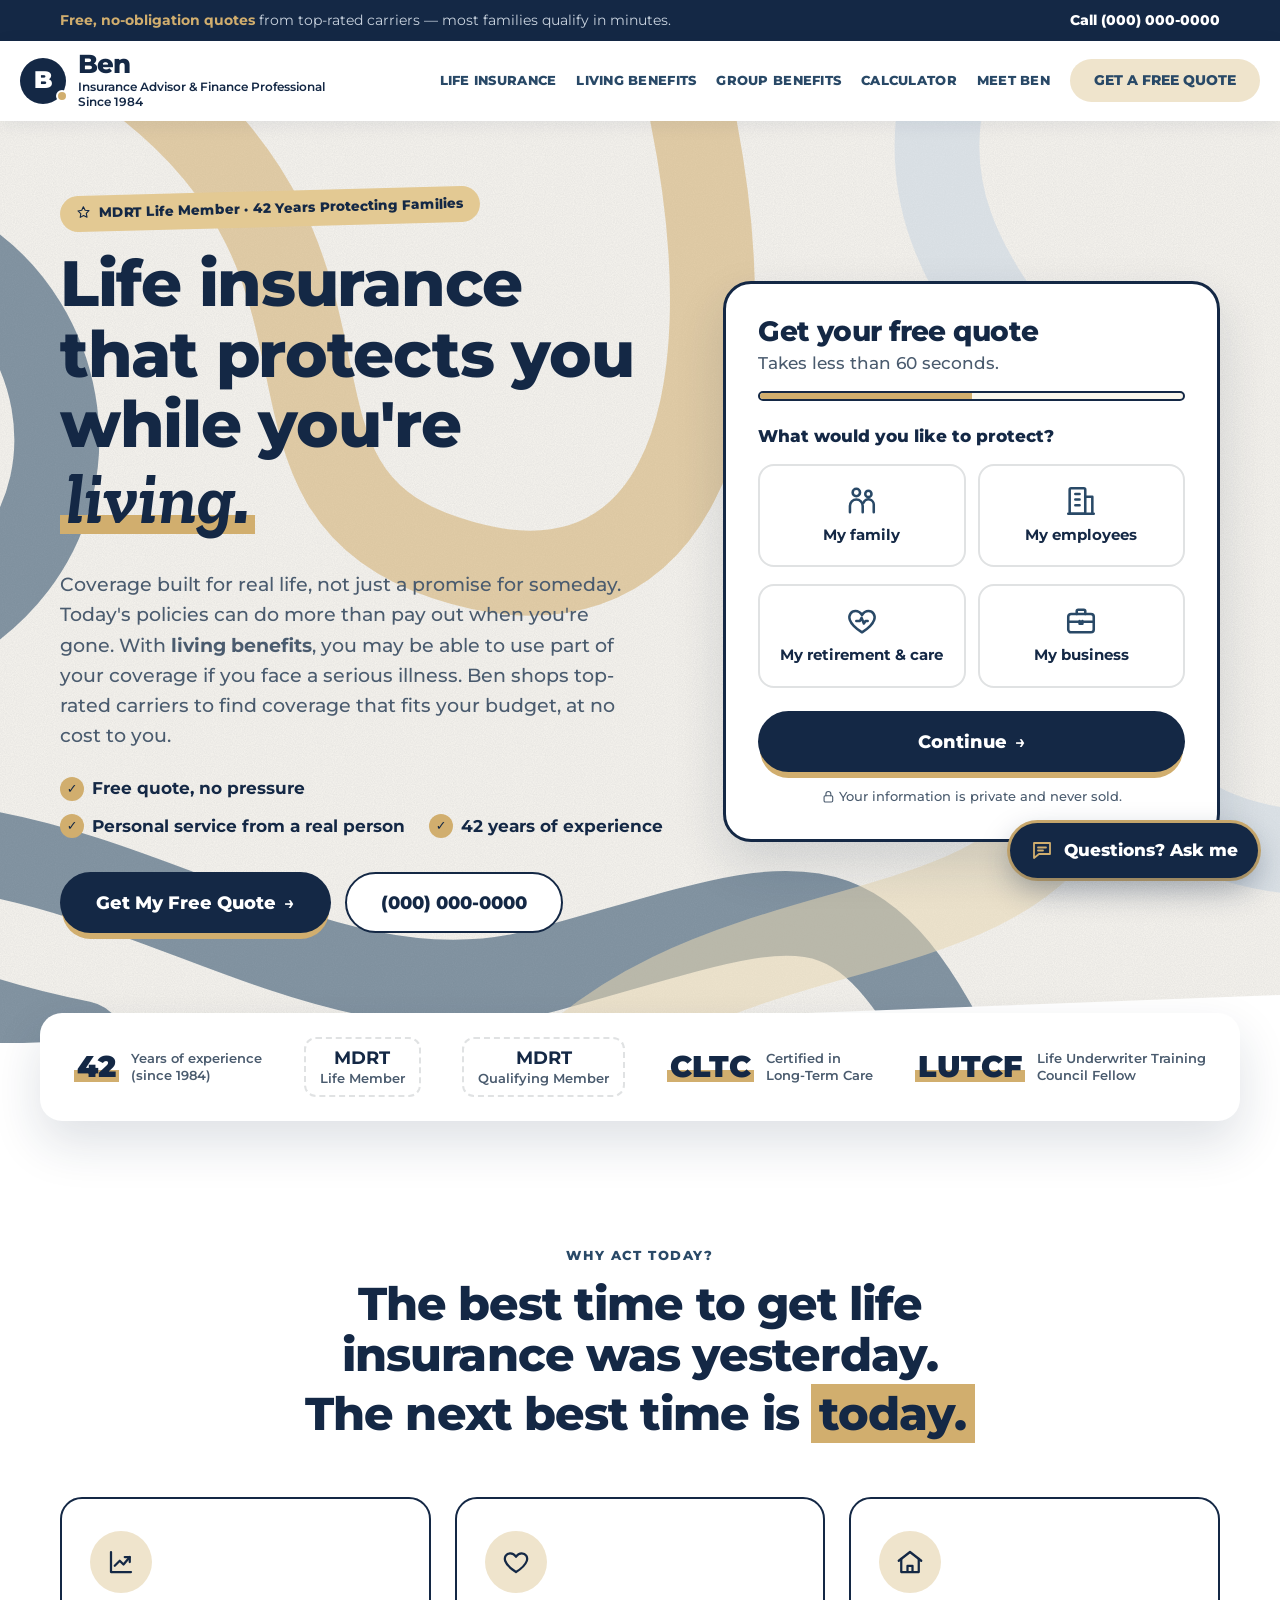
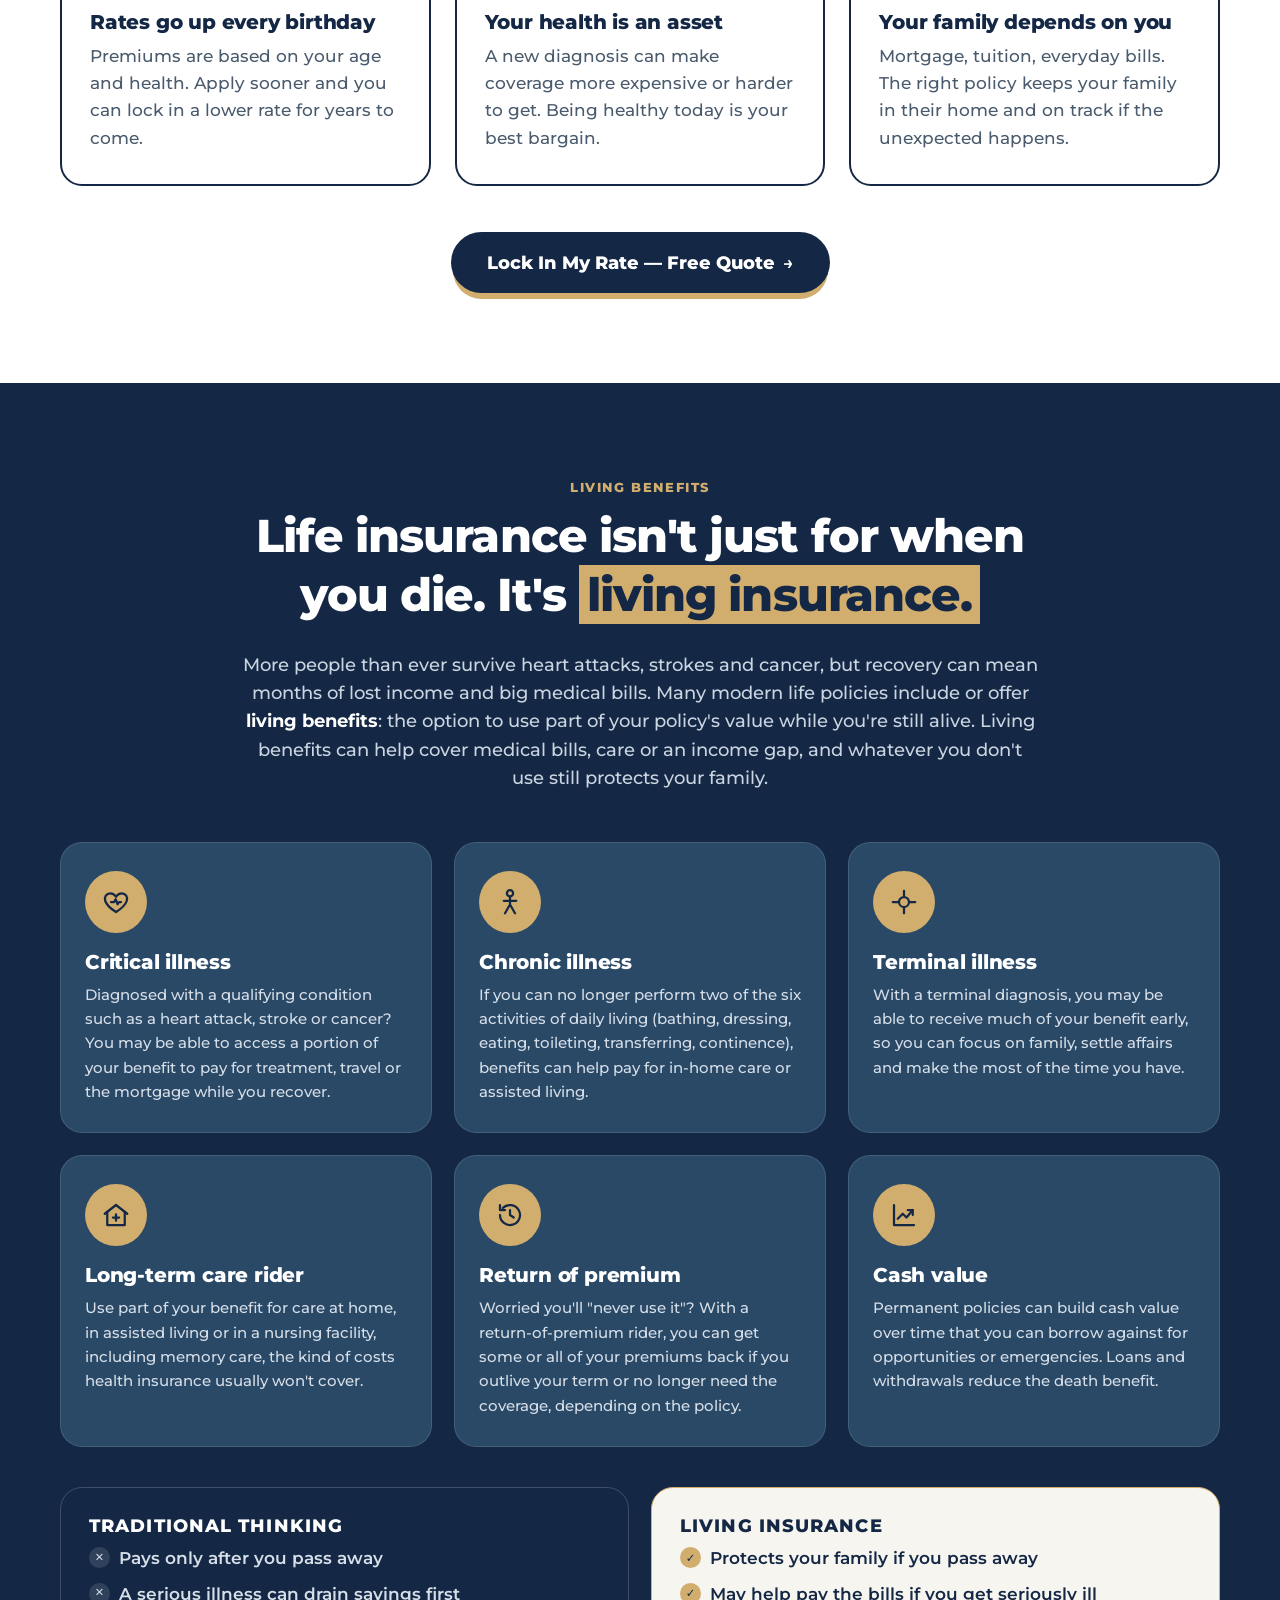
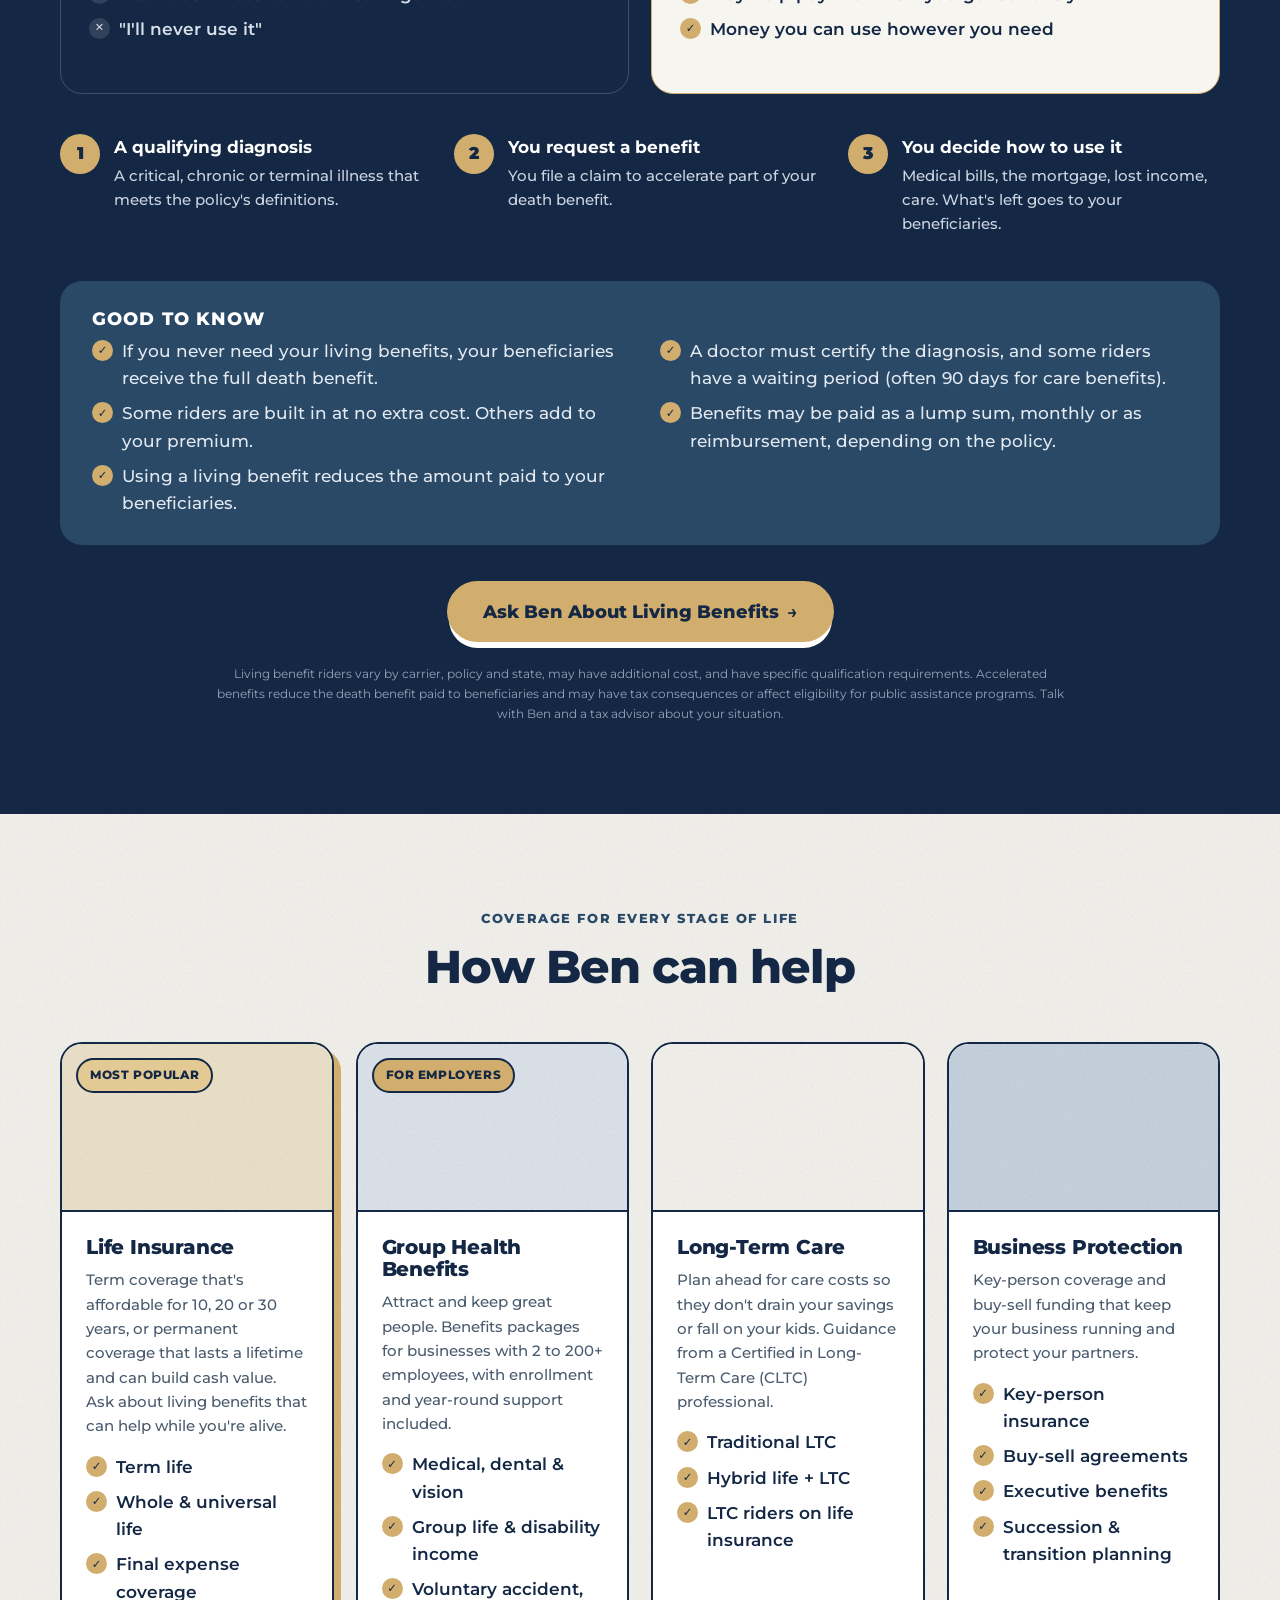
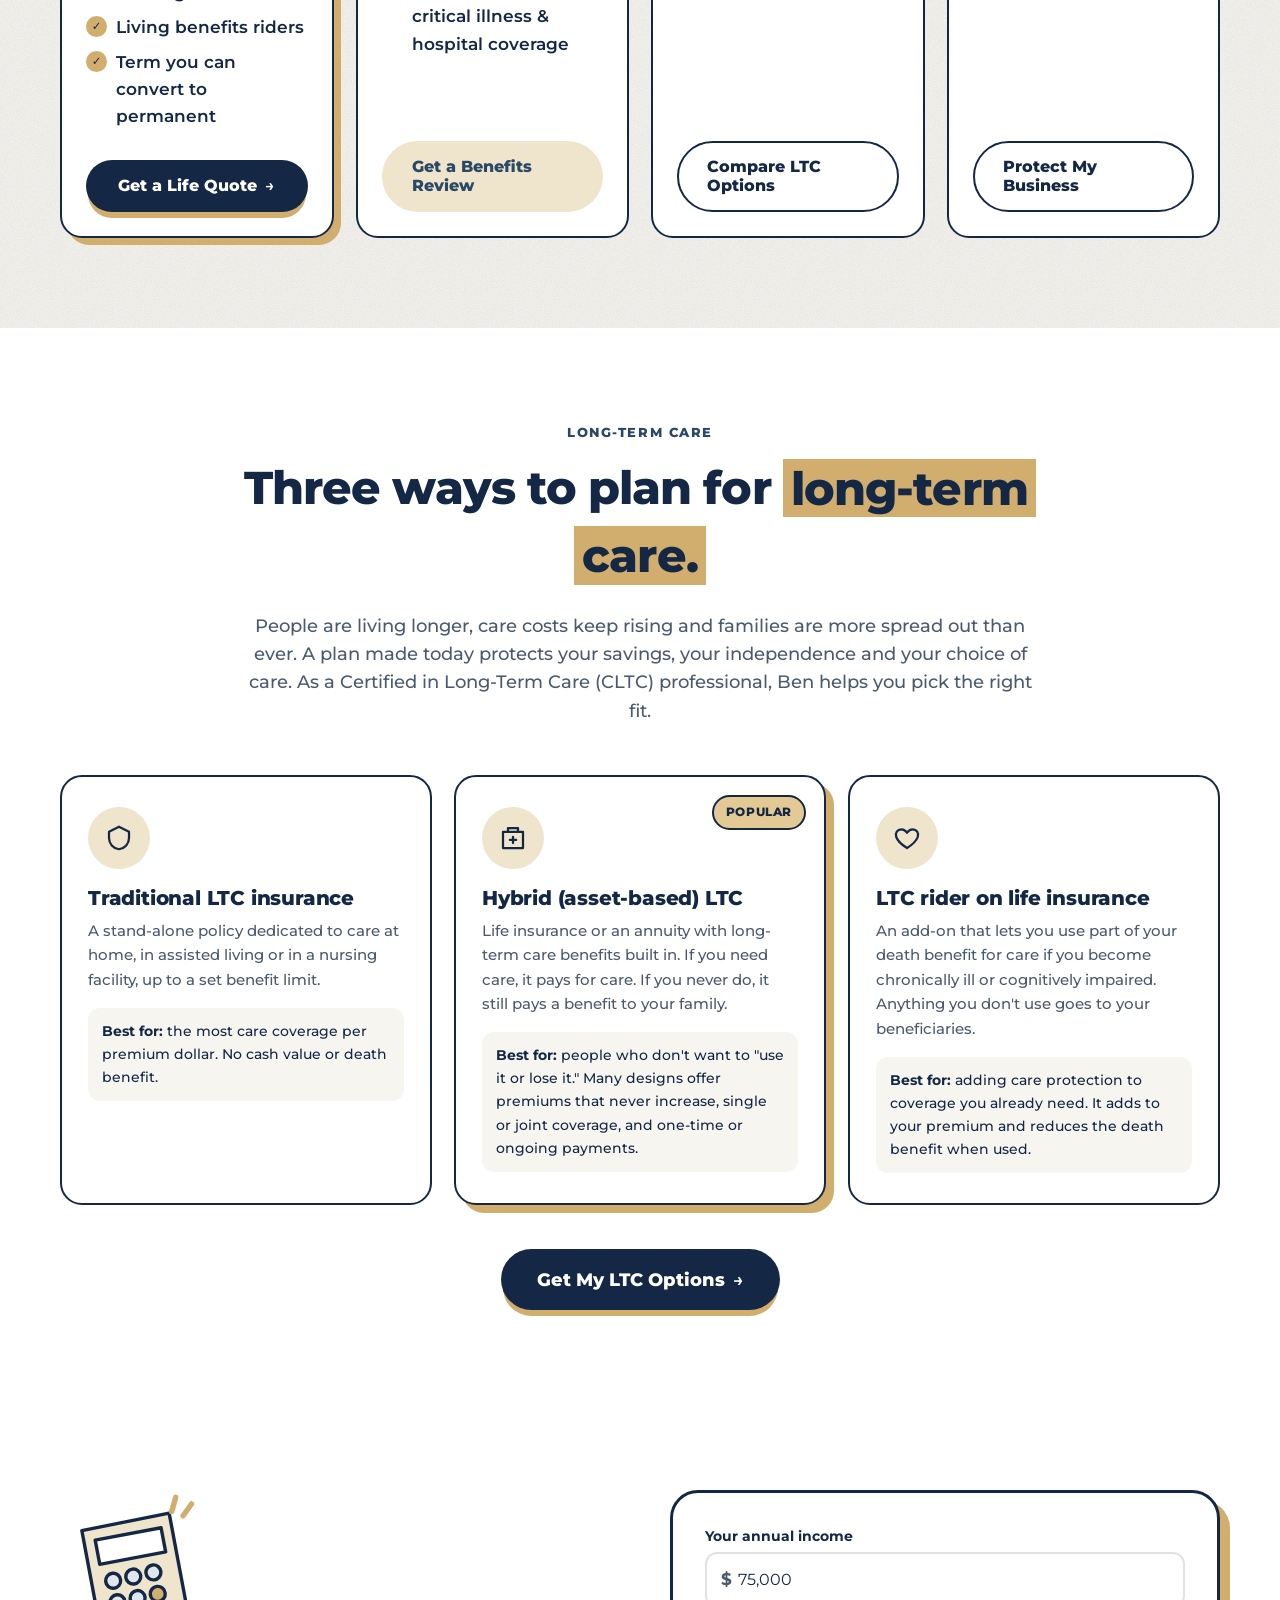
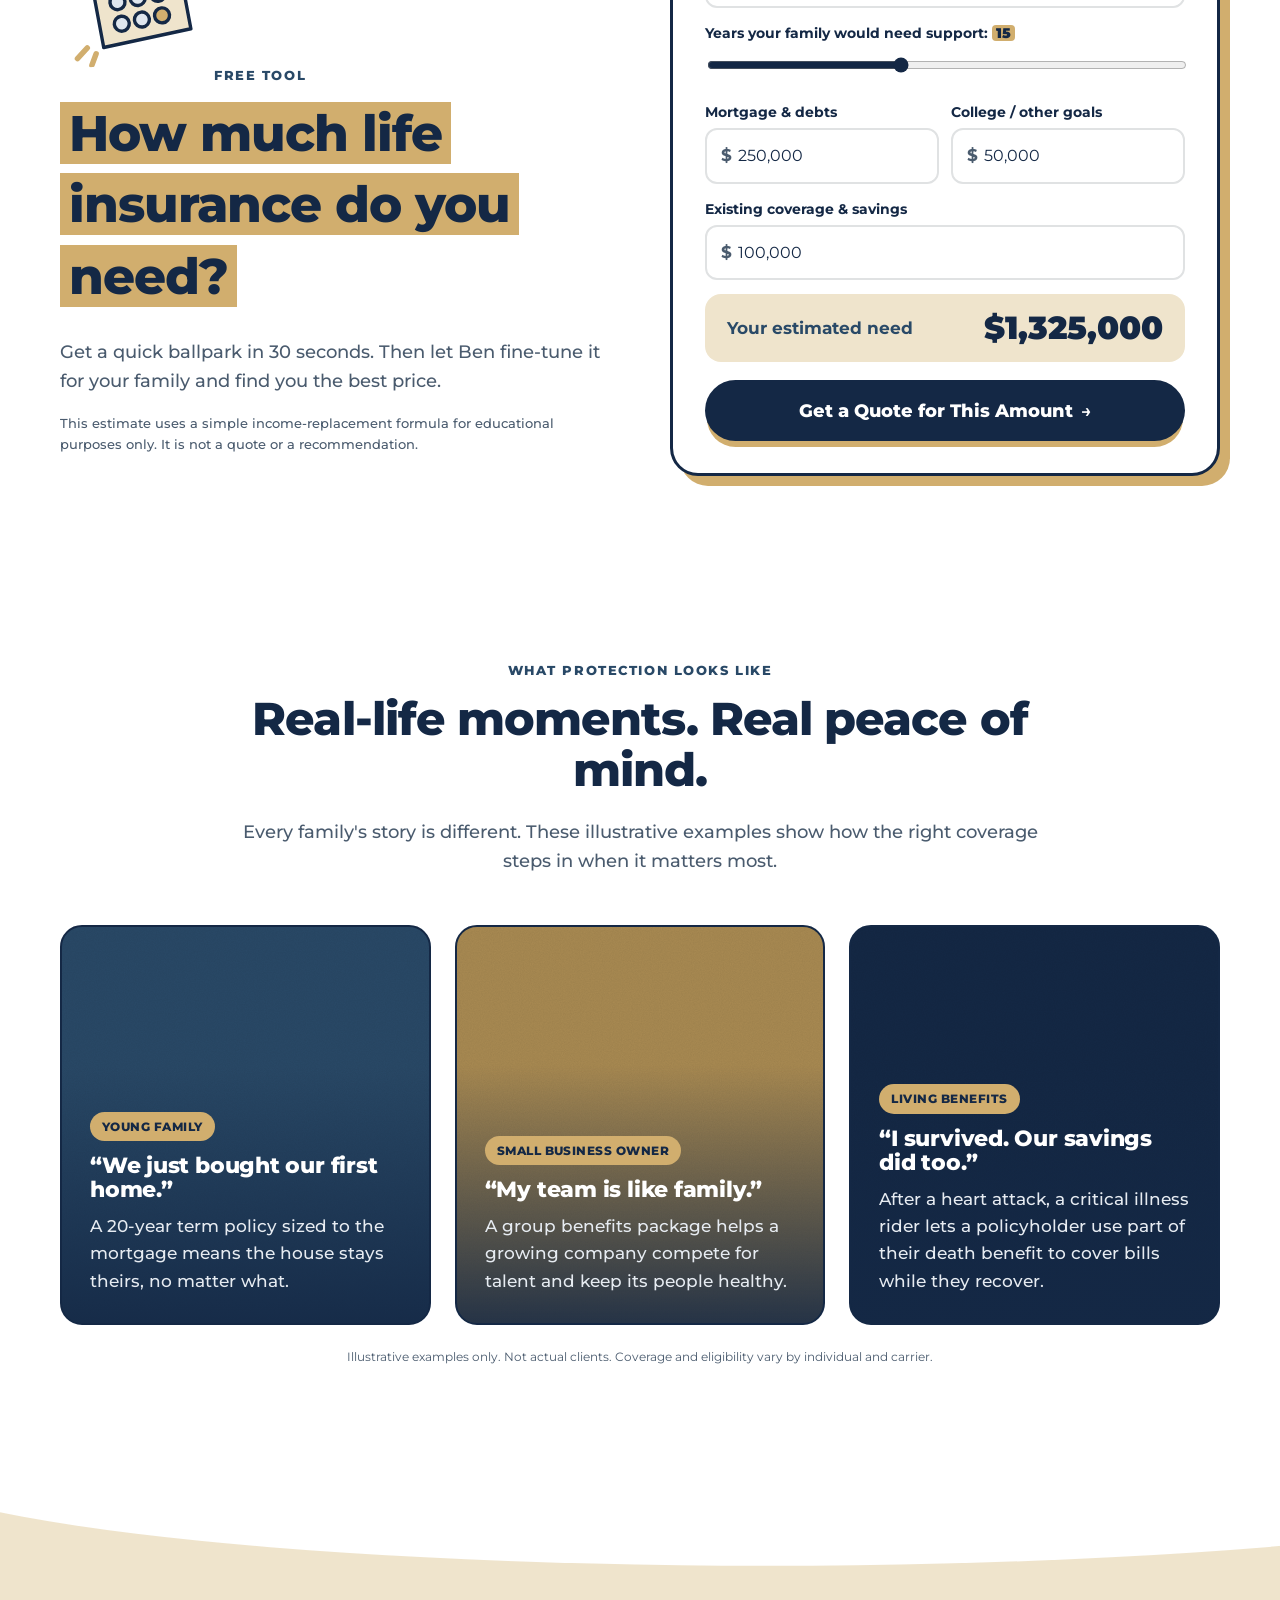
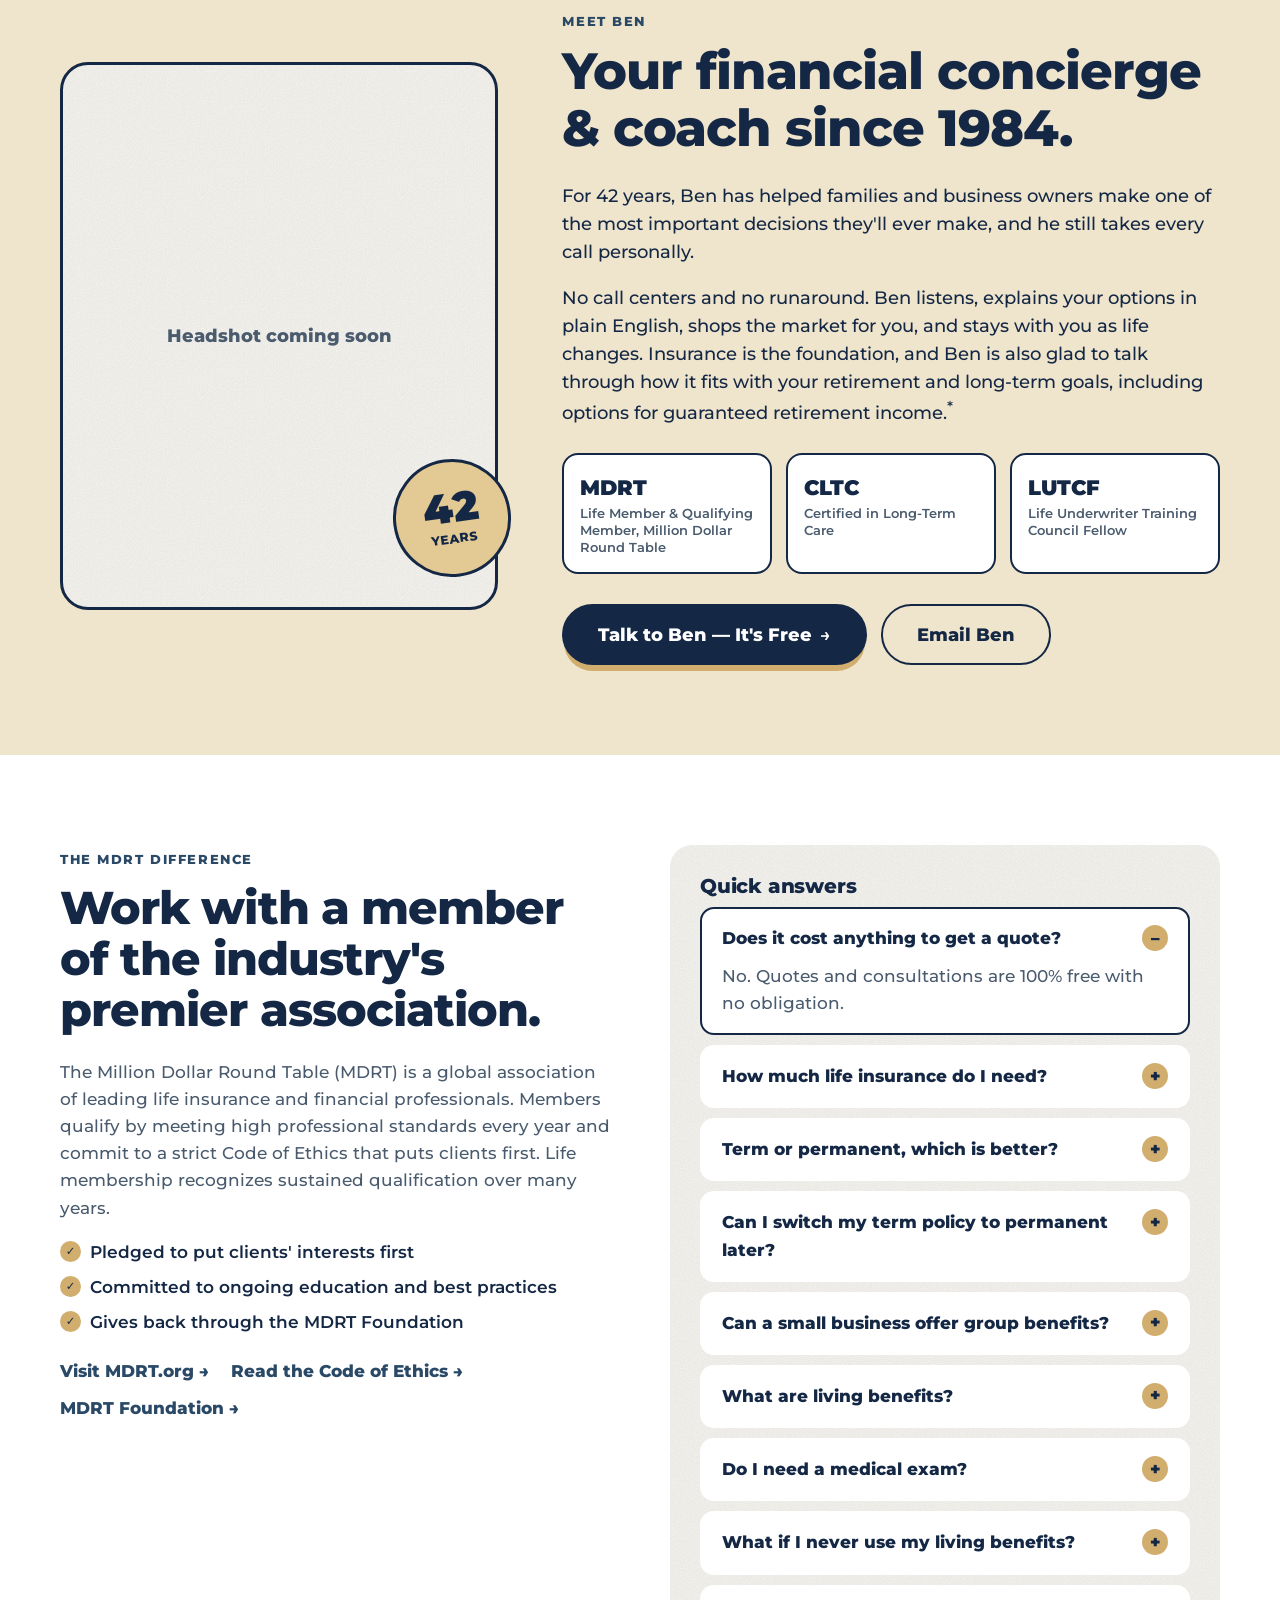
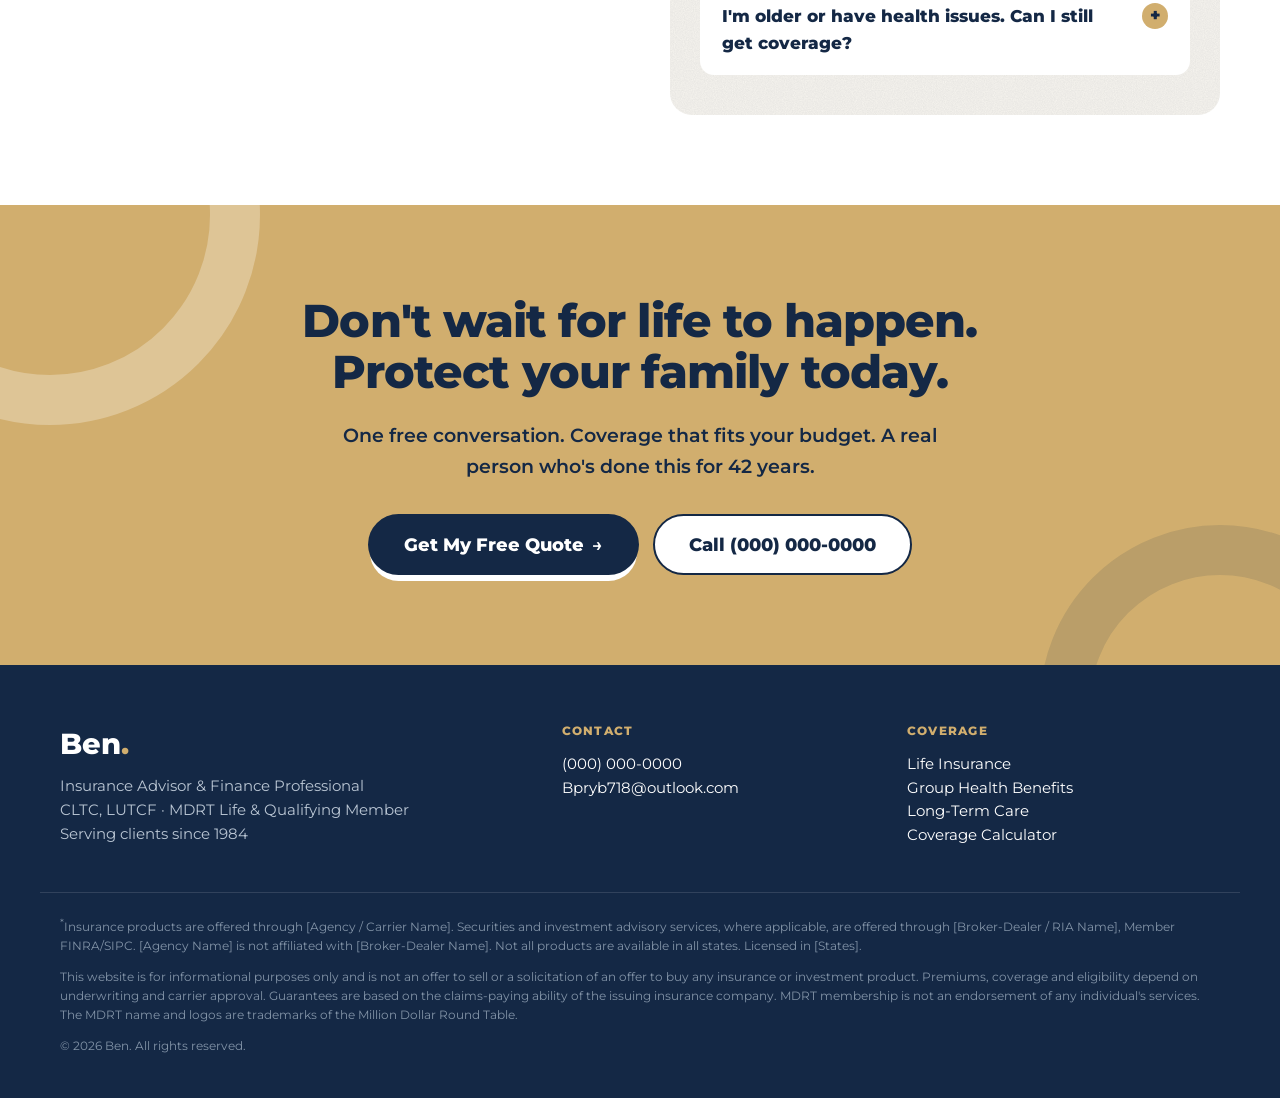
==== index.html @ 4bca3717 "Change tagline to 'Insurance Advisor & Finance Professional Since 1984' Update the header and footer" ====
<!doctype html>
<html lang="en">
<head>
  <meta charset="utf-8">
  <meta name="viewport" content="width=device-width, initial-scale=1">
  <title>Ben | Life Insurance &amp; Group Health Benefits — Free Quotes</title>
  <meta name="description" content="Get a free life insurance quote from Ben — 42 years of experience, MDRT Life Member, CLTC, LUTCF. Life insurance, group health benefits and long-term care for families and businesses.">
  <link rel="preconnect" href="https://fonts.googleapis.com">
  <link rel="preconnect" href="https://fonts.gstatic.com" crossorigin>
  <link href="https://fonts.googleapis.com/css2?family=Montserrat:wght@400;500;600;700;800;900&family=Zilla+Slab:ital,wght@1,700&display=swap" rel="stylesheet">
  <link rel="stylesheet" href="styles.css">
</head>
<body>

  <!-- ============ PROMO BAR ============ -->
  <div class="promo-bar">
    <div class="container promo-inner">
      <span><strong>Free, no-obligation quotes</strong> from top-rated carriers — most families qualify in minutes.</span>
      <a href="tel:+10000000000" data-phone>Call (000) 000-0000</a>
    </div>
  </div>

  <!-- ============ HEADER ============ -->
  <header class="site-header">
    <div class="container header-inner">
      <a href="#top" class="brand">
        <span class="brand-mark">B</span>
        <span class="brand-text">
          <strong>Ben</strong>
          <small>Insurance Advisor &amp; Finance Professional<br>Since 1984</small>
        </span>
      </a>
      <button class="nav-toggle" aria-label="Open menu" aria-expanded="false">
        <span></span><span></span><span></span>
      </button>
      <nav class="site-nav" aria-label="Main">
        <a href="#life-insurance">Life Insurance</a>
        <a href="#living-benefits">Living Benefits</a>
        <a href="#group-benefits">Group Benefits</a>
        <a href="#calculator">Calculator</a>
        <a href="#about">Meet Ben</a>
        <a href="tel:+10000000000" class="nav-phone" data-phone>(000) 000-0000</a>
        <a href="#quote" class="btn btn-primary btn-small">Get a Free Quote</a>
      </nav>
    </div>
  </header>

  <main id="top">

    <!-- ============ HERO ============ -->
    <section class="hero">
      <!-- decorative swirls -->
      <svg class="swirls" viewBox="0 0 1440 760" preserveAspectRatio="xMidYMid slice" aria-hidden="true">
        <path d="M-60 140 C 180 -40, 360 300, 140 420 S -40 700, 260 760" stroke="#294967"/>
        <path d="M300 -40 C 520 120, 380 300, 560 360 S 820 260, 760 -20" stroke="#d1ae6e"/>
        <path d="M980 -60 C 900 160, 1160 220, 1120 420 S 1300 640, 1500 560" stroke="#c9d5e2"/>
        <path d="M1500 120 C 1300 120, 1260 320, 1380 420 S 1460 700, 1200 800" stroke="#d1ae6e"/>
        <path d="M-40 620 C 240 520, 420 760, 640 700 S 900 600, 1000 820" stroke="#294967"/>
        <path d="M620 820 C 760 640, 1000 700, 1080 560" stroke="#e8d7b3"/>
      </svg>
      <div class="container hero-grid">
        <div class="hero-copy">
          <span class="pill-tag"><svg class="ico ico-inline" viewBox="0 0 24 24" aria-hidden="true"><path d="M12 3l2.7 5.6 6.1.9-4.4 4.3 1 6.1L12 17l-5.4 2.9 1-6.1-4.4-4.3 6.1-.9z"/></svg> MDRT Life Member · 42 Years Protecting Families</span>
          <h1>Life insurance that protects you while you're <em class="slab">living.</em></h1>
          <p class="lead">Coverage built for real life, not just a promise for someday. Today's policies can do more than pay out when you're gone. With <strong>living benefits</strong>, you may be able to use part of your coverage if you face a serious illness. Ben shops top-rated carriers to find coverage that fits your budget, at no cost to you.</p>
          <ul class="hero-points">
            <li>Free quote, no pressure</li>
            <li>Personal service from a real person</li>
            <li>42 years of experience</li>
          </ul>
          <div class="hero-actions">
            <a href="#quote" class="btn btn-primary btn-lg">Get My Free Quote</a>
            <a href="tel:+10000000000" class="btn btn-ghost btn-lg" data-phone>(000) 000-0000</a>
          </div>
        </div>

        <!-- ===== 2-STEP QUOTE FORM — emailed via FormSubmit (see README) ===== -->
        <div class="quote-card" id="quote">
          <div class="quote-head">
            <h2>Get your free quote</h2>
            <p>Takes less than 60 seconds.</p>
            <div class="progress" aria-hidden="true"><span class="progress-bar"></span></div>
          </div>

          <form id="quote-form" action="https://formsubmit.co/Bpryb718@outlook.com" method="POST" novalidate>
            <input type="hidden" name="_subject" value="New quote request from website">
            <input type="hidden" name="_template" value="table">
            <input type="hidden" name="_captcha" value="false">
            <input type="hidden" name="_next" value="">
            <input type="text" name="_honey" class="hp" tabindex="-1" autocomplete="off" aria-hidden="true">

            <!-- Step 1 -->
            <fieldset class="step is-active" data-step="1">
              <legend>What would you like to protect?</legend>
              <div class="choice-grid">
                <label class="choice"><input type="radio" name="Interested In" value="Life Insurance for my family" required><span><svg class="ico" viewBox="0 0 24 24" aria-hidden="true"><circle cx="8" cy="6" r="2.6"/><circle cx="16.5" cy="7" r="2.2"/><path d="M3.5 20v-4.5A4.5 4.5 0 0 1 8 11a4.5 4.5 0 0 1 4.5 4.5V20"/><path d="M13 13.2A3.8 3.8 0 0 1 20.3 15V20"/></svg>My family</span></label>
                <label class="choice"><input type="radio" name="Interested In" value="Group Health Benefits for my business"><span><svg class="ico" viewBox="0 0 24 24" aria-hidden="true"><rect x="4" y="3" width="11" height="18" rx="1"/><path d="M15 9h5v12h-5M8 7h3M8 11h3M8 15h3M3 21h18"/></svg>My employees</span></label>
                <label class="choice"><input type="radio" name="Interested In" value="Long-Term Care"><span><svg class="ico" viewBox="0 0 24 24" aria-hidden="true"><path d="M12 20s-7-4.3-8.6-8.8C2.3 8 4.3 5 7.4 5c2 0 3.6 1.2 4.6 2.8C13 6.2 14.6 5 16.6 5c3.1 0 5.1 3 4 6.2C19 15.7 12 20 12 20z"/><path d="M8 12h2.5l1.2-2.2 1.6 4 1.2-1.8H16"/></svg>My retirement &amp; care</span></label>
                <label class="choice"><input type="radio" name="Interested In" value="Business / Key-Person Life Insurance"><span><svg class="ico" viewBox="0 0 24 24" aria-hidden="true"><rect x="3" y="7" width="18" height="13" rx="2"/><path d="M9 7V5a1 1 0 0 1 1-1h4a1 1 0 0 1 1 1v2M3 12.5h18M11 12v2h2v-2"/></svg>My business</span></label>
              </div>
              <p class="step-error" role="alert"></p>
              <button type="button" class="btn btn-primary btn-block btn-lg" data-next>Continue</button>
            </fieldset>

            <!-- Step 2 -->
            <fieldset class="step" data-step="2">
              <legend>Where should Ben send your quote?</legend>
              <div class="field-row">
                <div class="field">
                  <label for="first-name">First name</label>
                  <input id="first-name" name="First Name" type="text" autocomplete="given-name" required>
                </div>
                <div class="field">
                  <label for="last-name">Last name</label>
                  <input id="last-name" name="Last Name" type="text" autocomplete="family-name" required>
                </div>
              </div>
              <div class="field">
                <label for="email">Email</label>
                <input id="email" name="email" type="email" autocomplete="email" required>
              </div>
              <div class="field">
                <label for="phone">Phone</label>
                <input id="phone" name="Phone" type="tel" autocomplete="tel" required>
              </div>
              <div class="field">
                <label for="contact-time">Best time to call <span class="optional">(optional)</span></label>
                <select id="contact-time" name="Best Time to Contact">
                  <option value="">Any time</option>
                  <option>Morning</option>
                  <option>Afternoon</option>
                  <option>Evening</option>
                </select>
              </div>
              <input type="hidden" name="Estimated Coverage Need" id="estimate-field" value="">
              <p class="step-error" role="alert"></p>
              <button type="submit" class="btn btn-primary btn-block btn-lg">Get My Free Quote</button>
              <button type="button" class="link-back" data-back>← Back</button>
            </fieldset>

            <p class="form-note"><svg class="ico ico-inline" viewBox="0 0 24 24" aria-hidden="true"><rect x="5" y="11" width="14" height="10" rx="2"/><path d="M8 11V8a4 4 0 0 1 8 0v3"/></svg>Your information is private and never sold.</p>
          </form>
        </div>
      </div>
    </section>

    <!-- ============ TRUST STRIP ============ -->
    <section class="trust-strip" aria-label="Credentials">
      <div class="container trust-inner">
        <div class="trust-item"><strong>42</strong><span>Years of experience<br>(since 1984)</span></div>
        <div class="trust-item mdrt-slot">
          <!-- Official MDRT logos go in assets/mdrt/ (see README) -->
          <img src="assets/mdrt/mdrt-life-member.png" alt="MDRT Life Member" onerror="this.replaceWith(Object.assign(document.createElement('span'),{className:'logo-fallback',innerHTML:'<b>MDRT</b>Life Member'}))">
        </div>
        <div class="trust-item mdrt-slot">
          <img src="assets/mdrt/mdrt-qualifying-member.png" alt="MDRT Qualifying Member" onerror="this.replaceWith(Object.assign(document.createElement('span'),{className:'logo-fallback',innerHTML:'<b>MDRT</b>Qualifying Member'}))">
        </div>
        <div class="trust-item"><strong>CLTC</strong><span>Certified in<br>Long-Term Care</span></div>
        <div class="trust-item"><strong>LUTCF</strong><span>Life Underwriter Training<br>Council Fellow</span></div>
      </div>
    </section>

    <!-- ============ WHY NOW (urgency) ============ -->
    <section class="section why-now">
      <div class="container">
        <div class="section-head">
          <span class="kicker">Why act today?</span>
          <h2>The best time to get life insurance was yesterday.<br>The next best time is <span class="mark">today.</span></h2>
        </div>
        <div class="why-grid">
          <div class="why-card">
            <div class="why-icon"><svg class="ico" viewBox="0 0 24 24" aria-hidden="true"><path d="M4 20V4M4 20h16"/><path d="M7 15l4-4 3 3 5-6"/><path d="M15 8h4v4"/></svg></div>
            <h3>Rates go up every birthday</h3>
            <p>Premiums are based on your age and health. Apply sooner and you can lock in a lower rate for years to come.</p>
          </div>
          <div class="why-card">
            <div class="why-icon"><svg class="ico" viewBox="0 0 24 24" aria-hidden="true"><path d="M12 20s-7-4.3-8.6-8.8C2.3 8 4.3 5 7.4 5c2 0 3.6 1.2 4.6 2.8C13 6.2 14.6 5 16.6 5c3.1 0 5.1 3 4 6.2C19 15.7 12 20 12 20z"/></svg></div>
            <h3>Your health is an asset</h3>
            <p>A new diagnosis can make coverage more expensive or harder to get. Being healthy today is your best bargain.</p>
          </div>
          <div class="why-card">
            <div class="why-icon"><svg class="ico" viewBox="0 0 24 24" aria-hidden="true"><path d="M3 11l9-7 9 7"/><path d="M5 9.5V20h14V9.5M10 20v-5h4v5"/></svg></div>
            <h3>Your family depends on you</h3>
            <p>Mortgage, tuition, everyday bills. The right policy keeps your family in their home and on track if the unexpected happens.</p>
          </div>
        </div>
        <div class="center"><a href="#quote" class="btn btn-primary btn-lg">Lock In My Rate — Free Quote</a></div>
      </div>
    </section>

    <!-- ============ LIVING BENEFITS ============ -->
    <section class="section living" id="living-benefits">
      <div class="container">
        <div class="section-head">
          <span class="kicker">Living benefits</span>
          <h2>Life insurance isn't just for when you die. It's <span class="mark">living insurance.</span></h2>
          <p>More people than ever survive heart attacks, strokes and cancer, but recovery can mean months of lost income and big medical bills. Many modern life policies include or offer <strong>living benefits</strong>: the option to use part of your policy's value while you're still alive. Living benefits can help cover medical bills, care or an income gap, and whatever you don't use still protects your family.</p>
        </div>

        <div class="living-grid">
          <article class="living-card">
            <div class="why-icon"><svg class="ico" viewBox="0 0 24 24" aria-hidden="true"><path d="M12 20s-7-4.3-8.6-8.8C2.3 8 4.3 5 7.4 5c2 0 3.6 1.2 4.6 2.8C13 6.2 14.6 5 16.6 5c3.1 0 5.1 3 4 6.2C19 15.7 12 20 12 20z"/><path d="M8 12h2.5l1.2-2.2 1.6 4 1.2-1.8H16"/></svg></div>
            <h3>Critical illness</h3>
            <p>Diagnosed with a qualifying condition such as a heart attack, stroke or cancer? You may be able to access a portion of your benefit to pay for treatment, travel or the mortgage while you recover.</p>
          </article>
          <article class="living-card">
            <div class="why-icon"><svg class="ico" viewBox="0 0 24 24" aria-hidden="true"><circle cx="12" cy="5" r="2.5"/><path d="M12 8v6M8 21l4-7 4 7M7 11h10"/></svg></div>
            <h3>Chronic illness</h3>
            <p>If you can no longer perform two of the six activities of daily living (bathing, dressing, eating, toileting, transferring, continence), benefits can help pay for in-home care or assisted living.</p>
          </article>
          <article class="living-card">
            <div class="why-icon"><svg class="ico" viewBox="0 0 24 24" aria-hidden="true"><path d="M12 3v4M12 17v4M3 12h4M17 12h4"/><circle cx="12" cy="12" r="4"/></svg></div>
            <h3>Terminal illness</h3>
            <p>With a terminal diagnosis, you may be able to receive much of your benefit early, so you can focus on family, settle affairs and make the most of the time you have.</p>
          </article>
          <article class="living-card">
            <div class="why-icon"><svg class="ico" viewBox="0 0 24 24" aria-hidden="true"><path d="M3 11l9-7 9 7"/><path d="M5 9.5V20h14V9.5"/><path d="M12 11.5v5M9.5 14h5"/></svg></div>
            <h3>Long-term care rider</h3>
            <p>Use part of your benefit for care at home, in assisted living or in a nursing facility, including memory care, the kind of costs health insurance usually won't cover.</p>
          </article>
          <article class="living-card">
            <div class="why-icon"><svg class="ico" viewBox="0 0 24 24" aria-hidden="true"><path d="M4 12a8 8 0 1 0 2.3-5.6"/><path d="M4 4v4h4"/><path d="M12 8v4l3 2"/></svg></div>
            <h3>Return of premium</h3>
            <p>Worried you'll "never use it"? With a return-of-premium rider, you can get some or all of your premiums back if you outlive your term or no longer need the coverage, depending on the policy.</p>
          </article>
          <article class="living-card">
            <div class="why-icon"><svg class="ico" viewBox="0 0 24 24" aria-hidden="true"><path d="M4 20V4M4 20h16"/><path d="M7 15l4-4 3 3 5-6"/><path d="M15 8h4v4"/></svg></div>
            <h3>Cash value</h3>
            <p>Permanent policies can build cash value over time that you can borrow against for opportunities or emergencies. Loans and withdrawals reduce the death benefit.</p>
          </article>
        </div>

        <div class="living-compare">
          <div class="compare-col">
            <h3>Traditional thinking</h3>
            <ul class="x-list">
              <li>Pays only after you pass away</li>
              <li>A serious illness can drain savings first</li>
              <li>"I'll never use it"</li>
            </ul>
          </div>
          <div class="compare-col compare-good">
            <h3>Living insurance</h3>
            <ul class="ticks">
              <li>Protects your family if you pass away</li>
              <li>May help pay the bills if you get seriously ill</li>
              <li>Money you can use however you need</li>
            </ul>
          </div>
        </div>

        <ol class="living-steps">
          <li><span>1</span><div><strong>A qualifying diagnosis</strong><p>A critical, chronic or terminal illness that meets the policy's definitions.</p></div></li>
          <li><span>2</span><div><strong>You request a benefit</strong><p>You file a claim to accelerate part of your death benefit.</p></div></li>
          <li><span>3</span><div><strong>You decide how to use it</strong><p>Medical bills, the mortgage, lost income, care. What's left goes to your beneficiaries.</p></div></li>
        </ol>

        <div class="living-know">
          <h3>Good to know</h3>
          <ul class="ticks">
            <li>If you never need your living benefits, your beneficiaries receive the full death benefit.</li>
            <li>Some riders are built in at no extra cost. Others add to your premium.</li>
            <li>Using a living benefit reduces the amount paid to your beneficiaries.</li>
            <li>A doctor must certify the diagnosis, and some riders have a waiting period (often 90 days for care benefits).</li>
            <li>Benefits may be paid as a lump sum, monthly or as reimbursement, depending on the policy.</li>
          </ul>
        </div>
        <div class="center"><a href="#quote" class="btn btn-primary btn-lg">Ask Ben About Living Benefits</a></div>
        <p class="disclaimer-sm">Living benefit riders vary by carrier, policy and state, may have additional cost, and have specific qualification requirements. Accelerated benefits reduce the death benefit paid to beneficiaries and may have tax consequences or affect eligibility for public assistance programs. Talk with Ben and a tax advisor about your situation.</p>
      </div>
    </section>

    <!-- ============ PRODUCTS ============ -->
    <section class="section section-tint" id="life-insurance">
      <div class="container">
        <div class="section-head">
          <span class="kicker">Coverage for every stage of life</span>
          <h2>How Ben can help</h2>
        </div>

        <div class="product-grid">
          <article class="product featured">
            <div class="product-img" style="--img:url('assets/img/product-life.jpg')"><span class="badge">Most Popular</span></div>
            <div class="product-body">
              <h3>Life Insurance</h3>
              <p>Term coverage that's affordable for 10, 20 or 30 years, or permanent coverage that lasts a lifetime and can build cash value. Ask about living benefits that can help while you're alive.</p>
              <ul class="ticks">
                <li>Term life</li>
                <li>Whole &amp; universal life</li>
                <li>Final expense coverage</li>
                <li>Living benefits riders</li>
                <li>Term you can convert to permanent</li>
              </ul>
              <a href="#quote" class="btn btn-primary btn-block">Get a Life Quote</a>
            </div>
          </article>

          <article class="product" id="group-benefits">
            <div class="product-img" style="--img:url('assets/img/product-group.jpg')"><span class="badge badge-mint">For Employers</span></div>
            <div class="product-body">
              <h3>Group Health Benefits</h3>
              <p>Attract and keep great people. Benefits packages for businesses with 2 to 200+ employees, with enrollment and year-round support included.</p>
              <ul class="ticks">
                <li>Medical, dental &amp; vision</li>
                <li>Group life &amp; disability income</li>
                <li>Voluntary accident, critical illness &amp; hospital coverage</li>
              </ul>
              <a href="#quote" class="btn btn-mint btn-block">Get a Benefits Review</a>
            </div>
          </article>

          <article class="product">
            <div class="product-img" style="--img:url('assets/img/product-ltc.jpg')"></div>
            <div class="product-body">
              <h3>Long-Term Care</h3>
              <p>Plan ahead for care costs so they don't drain your savings or fall on your kids. Guidance from a Certified in Long-Term Care (CLTC) professional.</p>
              <ul class="ticks">
                <li>Traditional LTC</li>
                <li>Hybrid life + LTC</li>
                <li>LTC riders on life insurance</li>
              </ul>
              <a href="#long-term-care" class="btn btn-outline btn-block">Compare LTC Options</a>
            </div>
          </article>

          <article class="product">
            <div class="product-img" style="--img:url('assets/img/product-business.jpg')"></div>
            <div class="product-body">
              <h3>Business Protection</h3>
              <p>Key-person coverage and buy-sell funding that keep your business running and protect your partners.</p>
              <ul class="ticks">
                <li>Key-person insurance</li>
                <li>Buy-sell agreements</li>
                <li>Executive benefits</li>
                <li>Succession &amp; transition planning</li>
              </ul>
              <a href="#quote" class="btn btn-outline btn-block">Protect My Business</a>
            </div>
          </article>
        </div>
      </div>
    </section>

    <!-- ============ LONG-TERM CARE OPTIONS ============ -->
    <section class="section" id="long-term-care">
      <div class="container">
        <div class="section-head">
          <span class="kicker">Long-term care</span>
          <h2>Three ways to plan for <span class="mark">long-term care.</span></h2>
          <p>People are living longer, care costs keep rising and families are more spread out than ever. A plan made today protects your savings, your independence and your choice of care. As a Certified in Long-Term Care (CLTC) professional, Ben helps you pick the right fit.</p>
        </div>
        <div class="ltc-grid">
          <article class="ltc-card">
            <div class="why-icon"><svg class="ico" viewBox="0 0 24 24" aria-hidden="true"><path d="M12 3l8 4v5c0 4.5-3.3 8.3-8 9-4.7-.7-8-4.5-8-9V7z"/></svg></div>
            <h3>Traditional LTC insurance</h3>
            <p>A stand-alone policy dedicated to care at home, in assisted living or in a nursing facility, up to a set benefit limit.</p>
            <p class="ltc-fit"><b>Best for:</b> the most care coverage per premium dollar. No cash value or death benefit.</p>
          </article>
          <article class="ltc-card ltc-featured">
            <span class="badge">Popular</span>
            <div class="why-icon"><svg class="ico" viewBox="0 0 24 24" aria-hidden="true"><path d="M4 7h16v13H4z"/><path d="M8 7V4h8v3M12 11v5M9.5 13.5h5"/></svg></div>
            <h3>Hybrid (asset-based) LTC</h3>
            <p>Life insurance or an annuity with long-term care benefits built in. If you need care, it pays for care. If you never do, it still pays a benefit to your family.</p>
            <p class="ltc-fit"><b>Best for:</b> people who don't want to "use it or lose it." Many designs offer premiums that never increase, single or joint coverage, and one-time or ongoing payments.</p>
          </article>
          <article class="ltc-card">
            <div class="why-icon"><svg class="ico" viewBox="0 0 24 24" aria-hidden="true"><path d="M12 20s-7-4.3-8.6-8.8C2.3 8 4.3 5 7.4 5c2 0 3.6 1.2 4.6 2.8C13 6.2 14.6 5 16.6 5c3.1 0 5.1 3 4 6.2C19 15.7 12 20 12 20z"/></svg></div>
            <h3>LTC rider on life insurance</h3>
            <p>An add-on that lets you use part of your death benefit for care if you become chronically ill or cognitively impaired. Anything you don't use goes to your beneficiaries.</p>
            <p class="ltc-fit"><b>Best for:</b> adding care protection to coverage you already need. It adds to your premium and reduces the death benefit when used.</p>
          </article>
        </div>
        <div class="center"><a href="#quote" class="btn btn-primary btn-lg">Get My LTC Options</a></div>
      </div>
    </section>

    <!-- ============ CALCULATOR ============ -->
    <section class="section calc-section" id="calculator">
      <div class="container calc-grid">
        <div class="calc-copy">
          <svg class="doodle-calc" viewBox="0 0 220 240" aria-hidden="true">
            <g stroke="#142845" stroke-width="5" stroke-linecap="round" stroke-linejoin="round">
              <path d="M40 40 L170 28 L184 200 L54 214 Z" fill="#efe4cc"/>
              <path d="M58 56 L156 48 L159 84 L61 92 Z" fill="#ffffff"/>
              <circle cx="78" cy="118" r="11" fill="#dfe6ee"/><circle cx="108" cy="115" r="11" fill="#dfe6ee"/><circle cx="138" cy="112" r="11" fill="#dfe6ee"/>
              <circle cx="81" cy="150" r="11" fill="#dfe6ee"/><circle cx="111" cy="147" r="11" fill="#dfe6ee"/><circle cx="141" cy="144" r="11" fill="#d1ae6e"/>
              <circle cx="84" cy="182" r="11" fill="#dfe6ee"/><circle cx="114" cy="179" r="11" fill="#dfe6ee"/><circle cx="144" cy="176" r="11" fill="#d1ae6e"/>
            </g>
            <g stroke="#d1ae6e" stroke-width="8" stroke-linecap="round"><path d="M182 6 L174 26"/><path d="M204 18 L190 34"/><path d="M14 226 L30 212"/><path d="M34 238 L42 222"/></g>
          </svg>
          <span class="kicker">Free tool</span>
          <h2><span class="mark">How much life insurance do you need?</span></h2>
          <p>Get a quick ballpark in 30 seconds. Then let Ben fine-tune it for your family and find you the best price.</p>
          <p class="fine">This estimate uses a simple income-replacement formula for educational purposes only. It is not a quote or a recommendation.</p>
        </div>
        <form class="calc-card" id="calc" onsubmit="return false">
          <div class="field">
            <label for="c-income">Your annual income</label>
            <div class="money"><span>$</span><input id="c-income" type="text" inputmode="numeric" value="75,000"></div>
          </div>
          <div class="field">
            <label for="c-years">Years your family would need support: <output id="c-years-out">15</output></label>
            <input id="c-years" type="range" min="5" max="30" step="1" value="15">
          </div>
          <div class="field-row">
            <div class="field">
              <label for="c-debt">Mortgage &amp; debts</label>
              <div class="money"><span>$</span><input id="c-debt" type="text" inputmode="numeric" value="250,000"></div>
            </div>
            <div class="field">
              <label for="c-edu">College / other goals</label>
              <div class="money"><span>$</span><input id="c-edu" type="text" inputmode="numeric" value="50,000"></div>
            </div>
          </div>
          <div class="field">
            <label for="c-have">Existing coverage &amp; savings</label>
            <div class="money"><span>$</span><input id="c-have" type="text" inputmode="numeric" value="100,000"></div>
          </div>
          <div class="calc-result">
            <span>Your estimated need</span>
            <strong id="c-result">$1,325,000</strong>
          </div>
          <a href="#quote" class="btn btn-primary btn-block btn-lg" id="calc-cta">Get a Quote for This Amount</a>
        </form>
      </div>
    </section>

    <!-- ============ REAL-LIFE SCENARIOS ============ -->
    <section class="section">
      <div class="container">
        <div class="section-head">
          <span class="kicker">What protection looks like</span>
          <h2>Real-life moments. Real peace of mind.</h2>
          <p>Every family's story is different. These illustrative examples show how the right coverage steps in when it matters most.</p>
        </div>
        <div class="story-grid">
          <article class="story" style="--img:url('assets/img/story-family.jpg')">
            <div class="story-body">
              <span class="story-tag">Young family</span>
              <h3>“We just bought our first home.”</h3>
              <p>A 20-year term policy sized to the mortgage means the house stays theirs, no matter what.</p>
            </div>
          </article>
          <article class="story" style="--img:url('assets/img/story-business.jpg')">
            <div class="story-body">
              <span class="story-tag">Small business owner</span>
              <h3>“My team is like family.”</h3>
              <p>A group benefits package helps a growing company compete for talent and keep its people healthy.</p>
            </div>
          </article>
          <article class="story" style="--img:url('assets/img/story-retire.jpg')">
            <div class="story-body">
              <span class="story-tag">Living benefits</span>
              <h3>“I survived. Our savings did too.”</h3>
              <p>After a heart attack, a critical illness rider lets a policyholder use part of their death benefit to cover bills while they recover.</p>
            </div>
          </article>
        </div>
        <p class="disclaimer-sm">Illustrative examples only. Not actual clients. Coverage and eligibility vary by individual and carrier.</p>
      </div>
    </section>

    <!-- ============ MEET BEN ============ -->
    <section class="section wave-section" id="about">
      <div class="container about-grid">
        <div class="about-photo">
          <!-- Replace assets/img/headshot.jpg with the AI-cleaned headshot -->
          <img src="assets/img/headshot.jpg" alt="Ben, financial concierge and coach"
               onerror="this.parentElement.classList.add('no-photo'); this.remove();">
          <div class="photo-badge"><strong>42</strong><span>years</span></div>
        </div>
        <div class="about-copy">
          <span class="kicker">Meet Ben</span>
          <h2>Your financial concierge &amp; coach since 1984.</h2>
          <p>For 42 years, Ben has helped families and business owners make one of the most important decisions they'll ever make, and he still takes every call personally.</p>
          <p>No call centers and no runaround. Ben listens, explains your options in plain English, shops the market for you, and stays with you as life changes. Insurance is the foundation, and Ben is also glad to talk through how it fits with your retirement and long-term goals, including options for guaranteed retirement income.<sup>*</sup></p>

          <div class="cred-grid">
            <div class="cred"><strong>MDRT</strong><span>Life Member &amp; Qualifying Member, Million Dollar Round Table</span></div>
            <div class="cred"><strong>CLTC</strong><span>Certified in Long-Term Care</span></div>
            <div class="cred"><strong>LUTCF</strong><span>Life Underwriter Training Council Fellow</span></div>
          </div>
          <div class="hero-actions">
            <a href="#quote" class="btn btn-primary btn-lg">Talk to Ben — It's Free</a>
            <a href="mailto:Bpryb718@outlook.com" class="btn btn-outline btn-lg">Email Ben</a>
          </div>
        </div>
      </div>
    </section>

    <!-- ============ MDRT ============ -->
    <section class="section mdrt-section" id="resources">
      <div class="container mdrt-grid">
        <div>
          <span class="kicker">The MDRT difference</span>
          <h2>Work with a member of the industry's premier association.</h2>
          <p>The Million Dollar Round Table (MDRT) is a global association of leading life insurance and financial professionals. Members qualify by meeting high professional standards every year and commit to a strict Code of Ethics that puts clients first. Life membership recognizes sustained qualification over many years.</p>
          <ul class="ticks">
            <li>Pledged to put clients' interests first</li>
            <li>Committed to ongoing education and best practices</li>
            <li>Gives back through the MDRT Foundation</li>
          </ul>
          <p class="links">
            <a href="https://www.mdrt.org/" target="_blank" rel="noopener">Visit MDRT.org →</a>
            <a href="https://www.mdrt.org/about/code-of-ethics/" target="_blank" rel="noopener">Read the Code of Ethics →</a>
            <a href="https://www.mdrtfoundation.org/" target="_blank" rel="noopener">MDRT Foundation →</a>
          </p>
        </div>
        <div class="faq">
          <h3>Quick answers</h3>
          <details open>
            <summary>Does it cost anything to get a quote?</summary>
            <p>No. Quotes and consultations are 100% free with no obligation.</p>
          </details>
          <details>
            <summary>How much life insurance do I need?</summary>
            <p>A common starting point is 10–15× your income, but debts, kids and goals all matter. Try the <a href="#calculator">calculator</a> above, then Ben will fine-tune it with you.</p>
          </details>
          <details>
            <summary>Term or permanent, which is better?</summary>
            <p>They solve different problems. Term is budget-friendly protection for a set period. Permanent lasts your whole life and may build cash value. Many families use both.</p>
          </details>
          <details>
            <summary>Can I switch my term policy to permanent later?</summary>
            <p>Often, yes. Many term policies include a conversion option that lets you switch to permanent coverage without a new medical exam, as long as you convert within the policy's conversion period. That can be valuable if your health changes.</p>
          </details>
          <details>
            <summary>Can a small business offer group benefits?</summary>
            <p>Yes. Many carriers offer group plans for businesses with as few as two employees.</p>
          </details>
          <details>
            <summary>What are living benefits?</summary>
            <p>Living benefits let you use part of your life insurance death benefit early if you're diagnosed with a qualifying critical, chronic or terminal illness. What's available depends on the policy, carrier and state. See <a href="#living-benefits">how they work</a>.</p>
          </details>
          <details>
            <summary>Do I need a medical exam?</summary>
            <p>Not always. Many carriers now offer policies with simplified or no-exam underwriting for qualifying applicants.</p>
          </details>
          <details>
            <summary>What if I never use my living benefits?</summary>
            <p>Then your beneficiaries receive the full death benefit. With a return-of-premium rider, you may also get premiums back if you outlive your term coverage.</p>
          </details>
          <details>
            <summary>I'm older or have health issues. Can I still get coverage?</summary>
            <p>Usually. Final expense whole life policies are designed for people roughly 50 to 80, with smaller coverage amounts, level premiums that never go up, and simplified or even guaranteed-acceptance applications.</p>
          </details>
        </div>
      </div>
    </section>

    <!-- ============ FINAL CTA ============ -->
    <section class="final-cta">
      <div class="container final-inner">
        <h2>Don't wait for life to happen.<br>Protect your family today.</h2>
        <p>One free conversation. Coverage that fits your budget. A real person who's done this for 42 years.</p>
        <div class="hero-actions center">
          <a href="#quote" class="btn btn-primary btn-lg">Get My Free Quote</a>
          <a href="tel:+10000000000" class="btn btn-ghost btn-lg" data-phone>Call (000) 000-0000</a>
        </div>
      </div>
    </section>
  </main>

  <!-- ============ FOOTER ============ -->
  <footer class="site-footer">
    <div class="container footer-grid">
      <div>
        <p class="footer-brand">Ben</p>
        <p>Insurance Advisor &amp; Finance Professional<br>CLTC, LUTCF · MDRT Life &amp; Qualifying Member<br>Serving clients since 1984</p>
      </div>
      <div>
        <p class="footer-head">Contact</p>
        <p><a href="tel:+10000000000" data-phone>(000) 000-0000</a><br><a href="mailto:Bpryb718@outlook.com">Bpryb718@outlook.com</a></p>
      </div>
      <div>
        <p class="footer-head">Coverage</p>
        <p><a href="#life-insurance">Life Insurance</a><br><a href="#group-benefits">Group Health Benefits</a><br><a href="#long-term-care">Long-Term Care</a><br><a href="#calculator">Coverage Calculator</a></p>
      </div>
    </div>
    <div class="container disclosures">
      <!-- COMPLIANCE: have your broker-dealer / carrier compliance department review and replace this text before launch -->
      <p><sup>*</sup>Insurance products are offered through [Agency / Carrier Name]. Securities and investment advisory services, where applicable, are offered through [Broker-Dealer / RIA Name], Member FINRA/SIPC. [Agency Name] is not affiliated with [Broker-Dealer Name]. Not all products are available in all states. Licensed in [States].</p>
      <p>This website is for informational purposes only and is not an offer to sell or a solicitation of an offer to buy any insurance or investment product. Premiums, coverage and eligibility depend on underwriting and carrier approval. Guarantees are based on the claims-paying ability of the issuing insurance company. MDRT membership is not an endorsement of any individual's services. The MDRT name and logos are trademarks of the Million Dollar Round Table.</p>
      <p>&copy; <span id="year">2026</span> Ben. All rights reserved.</p>
    </div>
  </footer>

  <!-- ============ MOBILE STICKY CTA ============ -->
  <div class="mobile-cta">
    <a href="tel:+10000000000" class="btn btn-mint" data-phone-btn><svg class="ico ico-inline" viewBox="0 0 24 24" aria-hidden="true"><path d="M5 4h3l2 5-2.5 1.5a11 11 0 0 0 6 6L15 14l5 2v3a2 2 0 0 1-2 2A16 16 0 0 1 3 6a2 2 0 0 1 2-2z"/></svg>Call Ben</a>
    <a href="#quote" class="btn btn-primary">Free Quote</a>
  </div>

  <!-- ============ CHAT ASSISTANT ============ -->
  <button class="chat-launcher" aria-label="Open chat assistant" aria-expanded="false" aria-controls="chat-panel">
    <svg class="ico" viewBox="0 0 24 24" aria-hidden="true"><path d="M4 5h16v11H9l-5 4z"/><path d="M8 9.5h8M8 12.5h5"/></svg>
    <span>Questions? Ask me</span>
  </button>
  <section class="chat-panel" id="chat-panel" aria-label="Chat assistant" hidden>
    <header class="chat-head">
      <div class="chat-avatar">B</div>
      <div><strong>Ben's Assistant</strong><small>Answers about coverage, quotes &amp; the calculator</small></div>
      <button class="chat-close" aria-label="Close chat"><svg class="ico" viewBox="0 0 24 24" aria-hidden="true"><path d="M6 6l12 12M18 6L6 18"/></svg></button>
    </header>
    <div class="chat-log" role="log" aria-live="polite"></div>
    <div class="chat-chips"></div>
    <form class="chat-input" autocomplete="off">
      <input type="text" placeholder="Type a question…" aria-label="Your message">
      <button type="submit" aria-label="Send"><svg class="ico" viewBox="0 0 24 24" aria-hidden="true"><path d="M4 12l16-8-6 16-2.5-6.5z"/></svg></button>
    </form>
  </section>

  <script src="script.js"></script>
  <script src="chatbot.js"></script>
</body>
</html>
---- styles.css ----
:root {
  /* Brand palette: primary #142845, secondary #294967, accent #D1AE6E, background #F7F5F0 */
  --ink: #142845;
  --teal: #294967;
  --mint: #d1ae6e;
  --mint-soft: #efe4cc;
  --mint-pale: #faf6ec;
  --yellow: #e3c993;
  --pink: #dfe6ee;
  --paper: #f7f5f0;
  --muted: #4a5b6e;
  --line: #e0e2e3;
  --white: #ffffff;
  --radius: 22px;
  --shadow: 0 22px 50px rgba(20, 40, 69, 0.14);
  --font: "Montserrat", system-ui, -apple-system, "Segoe UI", sans-serif;
  --slab: "Zilla Slab", Georgia, serif;
  /* subtle paper grain */
  --grain: url("data:image/svg+xml,%3Csvg xmlns='http://www.w3.org/2000/svg' width='200' height='200'%3E%3Cfilter id='n'%3E%3CfeTurbulence type='fractalNoise' baseFrequency='.9' numOctaves='3' stitchTiles='stitch'/%3E%3CfeColorMatrix values='0 0 0 0 0 0 0 0 0 0 0 0 0 0 0 0 0 0 .07 0'/%3E%3C/filter%3E%3Crect width='100%25' height='100%25' filter='url(%23n)'/%3E%3C/svg%3E");
}

*, *::before, *::after { box-sizing: border-box; }
html { scroll-behavior: smooth; scroll-padding-top: 90px; }
body { margin: 0; font-family: var(--font); color: var(--ink); background: var(--white); line-height: 1.6; font-size: 17px; }
img { max-width: 100%; display: block; }
a { color: var(--teal); }
h1, h2, h3 { color: var(--ink); line-height: 1.1; margin: 0 0 .5em; font-weight: 800; letter-spacing: -.02em; }
h1 { font-size: clamp(2.4rem, 5.2vw, 4rem); }
h2 { font-size: clamp(1.9rem, 3.8vw, 2.9rem); }
h3 { font-size: 1.25rem; font-weight: 800; letter-spacing: -.01em; }
p { margin: 0 0 1em; }
.container { width: 100%; max-width: 1200px; margin: 0 auto; padding: 0 20px; }
.center { text-align: center; justify-content: center; }
.kicker { display: inline-block; font-weight: 800; font-size: .82rem; text-transform: uppercase; letter-spacing: .12em; color: var(--teal); margin-bottom: .9em; }

/* Highlighter marks */
.mark { background: var(--mint); padding: .02em .18em; box-decoration-break: clone; -webkit-box-decoration-break: clone; line-height: 1.45; }
.slab { font-family: var(--slab); font-style: italic; font-weight: 700; font-size: 1.12em; letter-spacing: 0; background: linear-gradient(transparent 70%, var(--mint) 70%, var(--mint) 92%, transparent 92%); padding: 0 .08em; }

/* Buttons — black pills like the reference, mint secondary */
.btn { display: inline-flex; align-items: center; justify-content: center; gap: 8px; text-decoration: none; font-family: inherit; font-weight: 800; font-size: 1rem; padding: 14px 28px; border-radius: 999px; border: 2px solid transparent; cursor: pointer; transition: transform .15s, background .15s, box-shadow .15s; line-height: 1.2; }
.btn:hover { transform: translateY(-2px); }
.btn-lg { padding: 18px 34px; font-size: 1.1rem; }
.btn-small { padding: 11px 22px; font-size: .92rem; }
.btn-block { width: 100%; }
.btn-primary { background: var(--ink); color: var(--white); box-shadow: 0 8px 0 -2px var(--mint); }
.btn-primary:hover { background: var(--teal); box-shadow: 0 10px 0 -2px var(--mint); }
.btn-primary::after { content: "→"; font-weight: 600; }
.btn-mint { background: var(--mint-soft); color: var(--teal); }
.btn-mint:hover { background: var(--mint); color: var(--ink); }
.btn-outline { border-color: var(--ink); color: var(--ink); background: transparent; }
.btn-outline:hover { background: var(--mint-pale); }
.btn-ghost { border-color: var(--ink); color: var(--ink); background: var(--white); }
.btn-ghost:hover { background: var(--mint-pale); }
.btn:disabled { opacity: .65; cursor: wait; transform: none; }

/* Promo bar */
.promo-bar { background: var(--ink); color: #c9d3df; font-size: .88rem; padding: 9px 0; }
.promo-inner { display: flex; justify-content: space-between; align-items: center; gap: 16px; flex-wrap: wrap; }
.promo-bar strong { color: var(--mint); }
.promo-bar a { color: var(--white); font-weight: 800; text-decoration: none; white-space: nowrap; }

/* Header */
.site-header { position: sticky; top: 0; z-index: 50; background: var(--white); box-shadow: 0 4px 18px rgba(20,40,69,.07); }
.header-inner { display: flex; align-items: center; justify-content: space-between; gap: 32px; height: 80px; }
.site-header .container { max-width: 1320px; }
.brand { display: flex; align-items: center; gap: 12px; text-decoration: none; flex: none; }
.brand-mark { width: 46px; height: 46px; border-radius: 50%; background: var(--ink); color: var(--white); font-size: 1.5rem; font-weight: 900; display: grid; place-items: center; position: relative; }
.brand-mark::after { content: ""; position: absolute; right: -2px; bottom: 2px; width: 12px; height: 12px; border-radius: 50%; background: var(--mint); border: 2px solid var(--white); }
.brand-text { display: flex; flex-direction: column; line-height: 1.05; }
.brand-text strong { font-size: 1.6rem; font-weight: 800; color: var(--ink); letter-spacing: -.03em; }
.brand-text small { font-size: .74rem; font-weight: 600; color: var(--ink); white-space: nowrap; line-height: 1.25; margin-top: 2px; }
.site-nav { display: flex; align-items: center; gap: 20px; }
.site-nav a { white-space: nowrap; }
.site-nav a:not(.btn) { text-decoration: none; color: var(--teal); font-weight: 800; font-size: .84rem; text-transform: uppercase; letter-spacing: .02em; }
.site-nav a:not(.btn):hover { color: var(--ink); }
.site-nav .btn-primary { box-shadow: none; text-transform: uppercase; font-size: .85rem; background: var(--mint-soft); color: var(--teal); }
.site-nav .btn-primary::after { content: none; }
.site-nav .btn-primary:hover { background: var(--mint); color: var(--ink); }
.site-nav .nav-phone { color: var(--ink) !important; }
.nav-toggle { display: none; background: none; border: 0; padding: 8px; cursor: pointer; }
.nav-toggle span { display: block; width: 26px; height: 3px; border-radius: 2px; background: var(--ink); margin: 5px 0; }

/* Hero — textured paper + colorful swirls */
.hero { position: relative; overflow: hidden; padding: 70px 0 110px; background: var(--grain), var(--paper); }
.swirls { position: absolute; inset: 0; width: 100%; height: 100%; }
.swirls path { fill: none; stroke-width: 70; stroke-linecap: round; opacity: .55; }
.hero::after { content: ""; position: absolute; left: 0; right: 0; bottom: -1px; height: 70px; background: var(--white); clip-path: polygon(0 100%, 100% 30%, 100% 100%); }
.hero-grid { position: relative; z-index: 1; display: grid; grid-template-columns: 1.1fr .9fr; gap: 56px; align-items: center; }
.pill-tag { display: inline-block; background: var(--yellow); color: var(--ink); padding: 7px 16px; border-radius: 999px; font-size: .85rem; font-weight: 800; margin-bottom: 22px; transform: rotate(-1.5deg); }
.lead { font-size: 1.18rem; color: var(--muted); max-width: 580px; font-weight: 500; }
.hero-points { list-style: none; padding: 0; margin: 24px 0 32px; display: flex; flex-wrap: wrap; gap: 10px 24px; }
.hero-points li { font-weight: 700; display: flex; align-items: center; gap: 8px; }
.hero-points li::before { content: "✓"; display: grid; place-items: center; width: 24px; height: 24px; border-radius: 50%; background: var(--mint); color: var(--ink); font-size: .8rem; font-weight: 900; }
.hero-actions { display: flex; flex-wrap: wrap; gap: 14px; }

/* Quote card */
.quote-card { background: var(--white); border-radius: 28px; box-shadow: var(--shadow); padding: 32px; border: 3px solid var(--ink); }
.quote-head h2 { font-size: 1.75rem; margin-bottom: .1em; }
.quote-head p { color: var(--muted); margin-bottom: 14px; font-weight: 500; }
.progress { height: 10px; background: var(--mint-pale); border-radius: 99px; overflow: hidden; margin-bottom: 22px; border: 2px solid var(--ink); }
.progress-bar { display: block; height: 100%; width: 50%; background: var(--mint); transition: width .35s; }
.step { border: 0; padding: 0; margin: 0; display: none; }
.step.is-active { display: block; animation: fade .3s ease; }
@keyframes fade { from { opacity: 0; transform: translateY(6px); } to { opacity: 1; transform: none; } }
legend { font-weight: 800; font-size: 1.05rem; margin-bottom: 14px; padding: 0; }
.choice-grid { display: grid; grid-template-columns: 1fr 1fr; gap: 12px; margin-bottom: 18px; }
.choice { position: relative; cursor: pointer; }
.choice input { position: absolute; opacity: 0; pointer-events: none; }
.choice span { display: flex; flex-direction: column; align-items: center; gap: 6px; text-align: center; padding: 18px 10px; border: 2px solid var(--line); border-radius: 16px; font-weight: 700; font-size: .92rem; transition: border-color .15s, background .15s, transform .15s; }
.choice .ico { width: 34px; height: 34px; color: var(--teal); }
.choice input:checked + span .ico { color: var(--ink); }
.choice:hover span { border-color: var(--ink); transform: translateY(-2px); }
.choice input:checked + span { border-color: var(--ink); background: var(--mint-soft); }
.choice input:focus-visible + span { outline: 3px solid var(--teal); outline-offset: 2px; }
.field { margin-bottom: 14px; }
.field-row { display: grid; grid-template-columns: 1fr 1fr; gap: 12px; }
label { display: block; font-size: .86rem; font-weight: 700; margin-bottom: 5px; }
.optional { font-weight: 500; color: var(--muted); }
input[type=text], input[type=email], input[type=tel], select { width: 100%; padding: 13px 15px; border: 2px solid var(--line); border-radius: 12px; font: inherit; font-size: 1rem; color: var(--ink); background: var(--white); transition: border-color .15s; }
input:focus, select:focus { outline: none; border-color: var(--ink); }
.field.invalid input { border-color: #c62828; }
.step-error { color: #c62828; font-weight: 700; font-size: .9rem; margin: 0 0 10px; }
.step-error:empty { display: none; }
.link-back { display: block; margin: 14px auto 0; background: none; border: 0; color: var(--muted); font: inherit; font-weight: 700; cursor: pointer; }
.hp { position: absolute; left: -9999px; }
.form-note { text-align: center; font-size: .84rem; color: var(--muted); margin: 14px 0 0; font-weight: 500; }

/* Trust strip */
.trust-strip { padding: 0 0 30px; position: relative; z-index: 2; margin-top: -30px; }
.trust-inner { display: flex; justify-content: space-between; align-items: center; flex-wrap: wrap; gap: 20px; padding: 24px 34px; border-radius: var(--radius); background: var(--white); box-shadow: var(--shadow); }
.trust-item { display: flex; align-items: center; gap: 12px; }
.trust-item strong { font-size: 1.9rem; font-weight: 900; color: var(--ink); line-height: 1; background: linear-gradient(transparent 60%, var(--mint) 60%); padding: 0 .1em; }
.trust-item span { font-size: .82rem; color: var(--muted); font-weight: 600; line-height: 1.3; }
.mdrt-slot img { max-height: 64px; width: auto; }
.logo-fallback { display: flex; flex-direction: column; align-items: center; border: 2px dashed var(--line); border-radius: 12px; padding: 8px 14px; font-size: .76rem; font-weight: 700; color: var(--muted); }
.logo-fallback b { font-size: 1.1rem; color: var(--ink); }

/* Sections */
.section { padding: 90px 0; }
.section-tint { background: var(--grain), var(--paper); }
.section-head { max-width: 800px; margin: 0 auto 50px; text-align: center; }
.section-head p { color: var(--muted); font-size: 1.1rem; font-weight: 500; }

/* Why now */
.why-grid { display: grid; grid-template-columns: repeat(3, 1fr); gap: 24px; margin-bottom: 46px; }
.why-card { background: var(--white); border: 2px solid var(--ink); border-radius: var(--radius); padding: 32px 28px; transition: transform .2s, box-shadow .2s; }
.why-card:hover { transform: translate(-3px, -3px); box-shadow: 6px 6px 0 var(--mint); }
.why-icon { width: 62px; height: 62px; border-radius: 50%; background: var(--mint-soft); display: grid; place-items: center; margin-bottom: 18px; color: var(--ink); }
.why-icon .ico { width: 30px; height: 30px; }
.why-card p { color: var(--muted); margin: 0; font-weight: 500; }

/* Products */
.product-grid { display: grid; grid-template-columns: repeat(4, 1fr); gap: 22px; }
.product { background: var(--white); border-radius: var(--radius); overflow: hidden; border: 2px solid var(--ink); display: flex; flex-direction: column; transition: transform .2s, box-shadow .2s; }
.product:hover { transform: translate(-3px, -3px); box-shadow: 7px 7px 0 var(--ink); }
.product.featured { box-shadow: 7px 7px 0 var(--mint); }
.product-img { position: relative; aspect-ratio: 16 / 10; border-bottom: 2px solid var(--ink); background: var(--img) center/cover, var(--grain), var(--tone, var(--mint-soft)); }
.product:nth-child(2) .product-img { --tone: #dfe6ee; }
.product:nth-child(3) .product-img { --tone: #f7f5f0; }
.product:nth-child(4) .product-img { --tone: #c9d5e2; }
.badge { position: absolute; top: 14px; left: 14px; background: var(--yellow); color: var(--ink); font-size: .74rem; font-weight: 800; padding: 6px 12px; border-radius: 999px; text-transform: uppercase; letter-spacing: .05em; border: 2px solid var(--ink); }
.badge-mint { background: var(--mint); }
.product-body { padding: 24px; display: flex; flex-direction: column; flex: 1; }
.product-body p { color: var(--muted); font-size: .95rem; font-weight: 500; }
.product-body .btn { margin-top: auto; }
.ticks { list-style: none; padding: 0; margin: 0 0 22px; }
.ticks li { position: relative; padding-left: 30px; margin-bottom: 8px; font-weight: 600; }
.ticks li::before { content: "✓"; position: absolute; left: 0; top: 2px; width: 21px; height: 21px; border-radius: 50%; background: var(--mint); color: var(--ink); font-size: .72rem; font-weight: 900; display: grid; place-items: center; }

/* Calculator */
.calc-section { background: var(--white); }
.calc-grid { display: grid; grid-template-columns: 1fr 1fr; gap: 60px; align-items: center; }
.doodle-calc { width: 150px; height: auto; margin-bottom: 18px; transform: rotate(-6deg); }
.calc-copy h2 { font-size: clamp(2rem, 4vw, 3.1rem); }
.calc-copy p { color: var(--muted); font-size: 1.12rem; font-weight: 500; }
.calc-copy .fine { font-size: .82rem; }
.calc-card { background: var(--white); border-radius: 28px; padding: 32px; border: 3px solid var(--ink); box-shadow: 10px 10px 0 var(--mint); }
.money { display: flex; align-items: center; border: 2px solid var(--line); border-radius: 12px; padding-left: 14px; transition: border-color .15s; }
.money:focus-within { border-color: var(--ink); }
.money span { color: var(--muted); font-weight: 700; }
.money input { border: 0 !important; padding-left: 6px !important; }
output { background: var(--mint); padding: 0 .3em; font-weight: 900; border-radius: 4px; }
input[type=range] { width: 100%; accent-color: var(--ink); height: 28px; }
.calc-result { display: flex; justify-content: space-between; align-items: center; flex-wrap: wrap; gap: 6px; background: var(--mint-soft); border-radius: 16px; padding: 18px 22px; margin: 8px 0 18px; }
.calc-result span { font-weight: 700; color: var(--teal); }
.calc-result strong { font-size: 2rem; font-weight: 900; color: var(--ink); line-height: 1; }

/* Stories */
.story-grid { display: grid; grid-template-columns: repeat(3, 1fr); gap: 24px; }
.story { position: relative; min-height: 400px; border-radius: var(--radius); overflow: hidden; display: flex; align-items: flex-end; border: 2px solid var(--ink);
  background: linear-gradient(180deg, rgba(20,40,69,0) 35%, rgba(20,40,69,.88) 100%), var(--img) center/cover, var(--grain), var(--tone, #294967); }
.story:nth-child(2) { --tone: #a98a52; }
.story:nth-child(3) { --tone: #142845; }
.story-body { padding: 28px; }
.story-tag { display: inline-block; background: var(--mint); color: var(--ink); font-size: .75rem; font-weight: 800; padding: 5px 12px; border-radius: 999px; margin-bottom: 12px; text-transform: uppercase; letter-spacing: .04em; }
.story h3 { color: var(--white); font-size: 1.4rem; }
.story p { color: #e6ebf1; margin: 0; font-weight: 500; }
.disclaimer-sm { text-align: center; font-size: .78rem; color: var(--muted); margin: 22px 0 0; }

/* Meet Ben — mint wave section */
.wave-section { position: relative; background: var(--mint-soft); padding-top: 150px; }
.wave-section::before { content: ""; position: absolute; top: -1px; left: 0; right: 0; height: 110px; background: var(--white); clip-path: ellipse(70% 100% at 60% 0%); }
.about-grid { display: grid; grid-template-columns: .8fr 1.2fr; gap: 64px; align-items: center; }
.about-photo { position: relative; aspect-ratio: 4 / 5; }
.about-photo img { width: 100%; height: 100%; object-fit: cover; border-radius: 28px; border: 3px solid var(--ink); }
.about-photo.no-photo { border-radius: 28px; border: 3px solid var(--ink); background: var(--grain), var(--paper); }
.about-photo.no-photo::before { content: "Headshot coming soon"; position: absolute; inset: 0; display: grid; place-items: center; color: var(--muted); font-weight: 800; font-size: 1.1rem; }
.photo-badge { position: absolute; right: -16px; bottom: 30px; width: 118px; height: 118px; border-radius: 50%; background: var(--yellow); color: var(--ink); display: flex; flex-direction: column; align-items: center; justify-content: center; border: 3px solid var(--ink); transform: rotate(-8deg); }
.photo-badge strong { font-size: 2.6rem; font-weight: 900; line-height: 1; }
.photo-badge span { font-size: .78rem; font-weight: 800; text-transform: uppercase; letter-spacing: .1em; }
.about-copy h2 { font-size: clamp(2rem, 4vw, 3.2rem); }
.about-copy p { color: var(--ink); font-size: 1.1rem; font-weight: 500; }
.cred-grid { display: grid; grid-template-columns: repeat(3, 1fr); gap: 14px; margin: 26px 0 30px; }
.cred { background: var(--white); border-radius: 16px; padding: 16px; border: 2px solid var(--ink); }
.cred strong { display: block; font-size: 1.3rem; font-weight: 900; }
.cred span { font-size: .8rem; color: var(--muted); font-weight: 600; line-height: 1.35; display: block; }

/* MDRT + FAQ */
.mdrt-grid { display: grid; grid-template-columns: 1fr 1fr; gap: 60px; align-items: start; }
.mdrt-grid > div > p { color: var(--muted); font-weight: 500; }
.links { display: flex; flex-wrap: wrap; gap: 10px 22px; }
.links a { font-weight: 800; text-decoration: none; color: var(--teal); }
.links a:hover { background: var(--mint-soft); }
.faq { background: var(--grain), var(--paper); border-radius: var(--radius); padding: 30px; }
.faq details { background: var(--white); border-radius: 14px; padding: 16px 20px; margin-bottom: 10px; border: 2px solid transparent; }
.faq details[open] { border-color: var(--ink); }
.faq summary { cursor: pointer; font-weight: 800; list-style: none; display: flex; justify-content: space-between; gap: 16px; }
.faq summary::-webkit-details-marker { display: none; }
.faq summary::after { content: "+"; width: 26px; height: 26px; flex: none; border-radius: 50%; background: var(--mint); display: grid; place-items: center; font-weight: 900; line-height: 1; }
.faq details[open] summary::after { content: "–"; }
.faq details p { color: var(--muted); margin: 10px 0 0; font-weight: 500; }

/* Final CTA */
.final-cta { position: relative; overflow: hidden; background: var(--mint); padding: 90px 0; text-align: center; }
.final-cta::before, .final-cta::after { content: ""; position: absolute; border-radius: 50%; border: 50px solid rgba(255,255,255,.28); }
.final-cta::before { width: 420px; height: 420px; left: -160px; top: -200px; }
.final-cta::after { width: 360px; height: 360px; right: -120px; bottom: -220px; border-color: rgba(20,40,69,.12); }
.final-inner { position: relative; z-index: 1; }
.final-cta p { font-size: 1.2rem; max-width: 640px; margin: 0 auto 32px; font-weight: 600; }
.final-cta .btn-primary { box-shadow: 0 8px 0 -2px var(--white); }

/* Footer */
.site-footer { background: var(--ink); color: #b9c5d3; padding: 56px 0 30px; font-size: .92rem; }
.site-footer a { color: var(--white); text-decoration: none; }
.site-footer a:hover { color: var(--mint); }
.footer-grid { display: grid; grid-template-columns: 1.5fr 1fr 1fr; gap: 32px; padding-bottom: 30px; border-bottom: 1px solid rgba(255,255,255,.12); }
.footer-brand { font-size: 1.8rem; font-weight: 800; color: var(--white); margin-bottom: .3em; }
.footer-brand::after { content: "."; color: var(--mint); }
.footer-head { text-transform: uppercase; letter-spacing: .1em; font-size: .78rem; color: var(--mint); font-weight: 800; }
.disclosures { padding-top: 22px; font-size: .76rem; color: #8293a7; line-height: 1.55; }

/* Line icons (replace emojis) */
.ico { width: 24px; height: 24px; fill: none; stroke: currentColor; stroke-width: 1.8; stroke-linecap: round; stroke-linejoin: round; flex: none; }
.ico-inline { width: 1.1em; height: 1.1em; vertical-align: -.18em; margin-right: .25em; }

/* Living benefits */
.living { background: var(--ink); color: var(--white); }
.living h2, .living h3 { color: var(--white); }
.living .kicker { color: var(--mint); }
.living .mark { color: var(--ink); }
.living .section-head p { color: #cbd5e1; }
.living .section-head strong { color: var(--white); }
.living-grid { display: grid; grid-template-columns: repeat(3, 1fr); gap: 22px; margin-bottom: 40px; }
.living-card { background: var(--teal); border-radius: var(--radius); padding: 28px 24px; border: 1px solid rgba(255,255,255,.12); transition: transform .2s, box-shadow .2s; }
.living-card:hover { transform: translateY(-4px); box-shadow: 0 0 0 2px var(--mint); }
.living-card .why-icon { background: var(--mint); }
.living-card p { color: #d6dee8; font-size: .95rem; margin: 0; font-weight: 500; }
.living-compare { display: grid; grid-template-columns: 1fr 1fr; gap: 22px; margin-bottom: 40px; }
.compare-col { border-radius: var(--radius); padding: 28px; border: 1px solid rgba(255,255,255,.18); }
.compare-col h3 { font-size: 1.15rem; text-transform: uppercase; letter-spacing: .06em; }
.compare-col li { color: #d6dee8; }
.compare-good { background: var(--paper); border-color: var(--mint); }
.compare-good h3 { color: var(--ink); }
.compare-good li { color: var(--ink); }
.x-list { list-style: none; padding: 0; margin: 0; }
.x-list li { position: relative; padding-left: 30px; margin-bottom: 8px; font-weight: 600; }
.x-list li::before { content: "✕"; position: absolute; left: 0; top: 2px; width: 21px; height: 21px; border-radius: 50%; background: rgba(255,255,255,.12); font-size: .7rem; display: grid; place-items: center; }
.living-steps { list-style: none; padding: 0; margin: 0 0 44px; display: grid; grid-template-columns: repeat(3, 1fr); gap: 22px; }
.living-steps li { display: flex; gap: 14px; }
.living-steps span { flex: none; width: 40px; height: 40px; border-radius: 50%; background: var(--mint); color: var(--ink); font-weight: 900; display: grid; place-items: center; }
.living-steps p { color: #cbd5e1; font-size: .93rem; margin: 4px 0 0; font-weight: 500; }
.living .btn-primary { background: var(--mint); color: var(--ink); box-shadow: 0 8px 0 -2px var(--white); }
.living .btn-primary:hover { background: var(--yellow); }
.living .disclaimer-sm { color: #93a3b8; max-width: 860px; margin-left: auto; margin-right: auto; }

.living-know { background: var(--teal); border-radius: var(--radius); padding: 28px 32px; margin-bottom: 36px; }
.living-know h3 { font-size: 1.15rem; text-transform: uppercase; letter-spacing: .06em; }
.living-know .ticks { columns: 2; column-gap: 40px; margin: 0; }
.living-know .ticks li { color: #e3e9f0; break-inside: avoid; font-weight: 500; }
.ltc-grid { display: grid; grid-template-columns: repeat(3, 1fr); gap: 22px; margin-bottom: 44px; }
.ltc-card { position: relative; background: var(--white); border: 2px solid var(--ink); border-radius: var(--radius); padding: 30px 26px; }
.ltc-card p { color: var(--muted); font-weight: 500; font-size: .96rem; }
.ltc-card .ltc-fit { background: var(--paper); border-radius: 12px; padding: 12px 14px; margin: 0; color: var(--ink); font-size: .9rem; }
.ltc-featured { box-shadow: 8px 8px 0 var(--mint); }
.ltc-card .badge { left: auto; right: 18px; top: 18px; }

/* Chat assistant */
.chat-launcher { position: fixed; right: 22px; bottom: 22px; z-index: 70; display: flex; align-items: center; gap: 10px; background: var(--ink); color: var(--white); border: 0; border-radius: 999px; padding: 14px 20px; font: inherit; font-weight: 800; cursor: pointer; box-shadow: 0 12px 30px rgba(20,40,69,.35), 0 0 0 3px var(--mint); transition: transform .15s; }
.chat-launcher:hover { transform: translateY(-2px); }
.chat-launcher .ico { width: 24px; height: 24px; color: var(--mint); }
.chat-launcher.is-open { display: none; }
.chat-panel { position: fixed; right: 22px; bottom: 22px; z-index: 80; width: 380px; max-width: calc(100vw - 24px); height: min(600px, calc(100vh - 44px)); background: var(--white); border-radius: 22px; box-shadow: 0 30px 70px rgba(20,40,69,.35); display: flex; flex-direction: column; overflow: hidden; border: 2px solid var(--ink); }
.chat-panel[hidden] { display: none; }
.chat-head { display: flex; align-items: center; gap: 12px; padding: 14px 16px; background: var(--ink); color: var(--white); }
.chat-head strong { display: block; line-height: 1.2; }
.chat-head small { color: #c3cedb; font-size: .76rem; }
.chat-avatar { width: 40px; height: 40px; border-radius: 50%; background: var(--mint); color: var(--ink); font-weight: 900; display: grid; place-items: center; flex: none; }
.chat-close { margin-left: auto; background: none; border: 0; color: var(--white); cursor: pointer; padding: 6px; }
.chat-log { flex: 1; overflow-y: auto; padding: 16px; display: flex; flex-direction: column; gap: 10px; background: var(--paper); }
.msg { max-width: 85%; padding: 10px 14px; border-radius: 16px; font-size: .92rem; line-height: 1.5; animation: fade .25s ease; }
.msg-bot { background: var(--white); border: 1px solid var(--line); border-bottom-left-radius: 4px; align-self: flex-start; }
.msg-user { background: var(--teal); color: var(--white); border-bottom-right-radius: 4px; align-self: flex-end; }
.msg small { color: var(--muted); }
.chat-chips { display: flex; flex-wrap: wrap; gap: 8px; padding: 10px 14px; background: var(--paper); border-top: 1px solid var(--line); max-height: 150px; overflow-y: auto; }
.chat-chips:empty { display: none; }
.chip { background: var(--white); border: 2px solid var(--ink); color: var(--ink); border-radius: 999px; padding: 7px 13px; font: inherit; font-size: .84rem; font-weight: 700; cursor: pointer; }
.chip:hover { background: var(--mint-soft); }
.chat-input { display: flex; gap: 8px; padding: 12px; border-top: 1px solid var(--line); }
.chat-input input { flex: 1; padding: 11px 14px !important; border-radius: 999px !important; }
.chat-input button { width: 44px; height: 44px; border-radius: 50%; border: 0; background: var(--ink); color: var(--white); cursor: pointer; display: grid; place-items: center; }
.chat-input .ico { width: 20px; height: 20px; }

/* Mobile sticky CTA */
.mobile-cta { display: none; }

/* Thank-you page */
.thanks { min-height: 100vh; display: grid; place-items: center; text-align: center; padding: 60px 20px; background: var(--grain), var(--mint-soft); }
.thanks p { color: var(--muted); max-width: 520px; margin: 0 auto 1.6em; font-size: 1.15rem; font-weight: 500; }
.thanks .actions { display: flex; gap: 14px; justify-content: center; flex-wrap: wrap; }

/* Responsive */
@media (max-width: 1100px) {
  .product-grid { grid-template-columns: repeat(2, 1fr); }

}
@media (max-width: 980px) {
  .hero-grid, .calc-grid, .about-grid, .mdrt-grid { grid-template-columns: 1fr; gap: 40px; }
  .why-grid, .story-grid, .living-steps { grid-template-columns: 1fr; }
  .living-grid { grid-template-columns: repeat(2, 1fr); }
  .ltc-grid { grid-template-columns: 1fr; }
  .living-know .ticks { columns: 1; }
  .story { min-height: 300px; }
  .about-photo { max-width: 380px; }
  .footer-grid { grid-template-columns: 1fr 1fr; }
}
/* Desktop menu: the phone number is already in the top bar, so it only shows in the mobile menu */
@media (min-width: 1241px) {
  .site-nav .nav-phone { display: none; }
}
@media (max-width: 1240px) {
  .nav-toggle { display: block; }
  .site-nav { position: absolute; top: 80px; left: 0; right: 0; background: var(--white); flex-direction: column; align-items: stretch; gap: 0; padding: 6px 20px 20px; box-shadow: 0 12px 20px rgba(20,40,69,.1); display: none; }
  .site-nav.open { display: flex; }
  .site-nav a:not(.btn) { padding: 14px 0; border-bottom: 1px solid var(--line); }
  .site-nav .btn { margin-top: 14px; }
}
@media (max-width: 640px) {
  body { font-size: 16px; padding-bottom: 76px; }
  .brand { flex: 0 1 auto; min-width: 0; }
  .brand-text small { white-space: normal; font-size: .66rem; }
  .promo-inner { justify-content: center; text-align: center; }
  .promo-bar a { display: none; }
  .hero { padding: 40px 0 90px; }
  .swirls path { stroke-width: 50; }
  .hero-actions .btn { flex: 1 1 100%; }
  .quote-card, .calc-card { padding: 24px 18px; }
  .calc-card { box-shadow: 6px 6px 0 var(--mint); }
  .section { padding: 64px 0; }
  .wave-section { padding-top: 110px; }
  .product-grid, .cred-grid, .footer-grid, .field-row, .living-grid, .living-compare { grid-template-columns: 1fr; }
  .chat-launcher { bottom: 88px; right: 14px; padding: 12px 16px; }
  .chat-launcher span { display: none; }
  .chat-panel { right: 8px; left: 8px; bottom: 8px; width: auto; max-width: none; height: calc(100vh - 16px); }
  .trust-inner { justify-content: center; padding: 22px; }
  .trust-item { flex: 1 1 40%; justify-content: center; flex-direction: column; text-align: center; gap: 4px; }
  .photo-badge { right: 10px; width: 96px; height: 96px; }
  .photo-badge strong { font-size: 2rem; }
  .faq { padding: 18px; }
  .calc-result strong { font-size: 1.7rem; }
  .mobile-cta { display: grid; grid-template-columns: 1fr 1fr; gap: 10px; position: fixed; left: 0; right: 0; bottom: 0; z-index: 60; padding: 10px 14px calc(10px + env(safe-area-inset-bottom)); background: var(--white); box-shadow: 0 -6px 20px rgba(20,40,69,.15); }
  .mobile-cta .btn { padding: 14px 10px; box-shadow: none; }
  .mobile-cta .btn::after { content: none; }
}
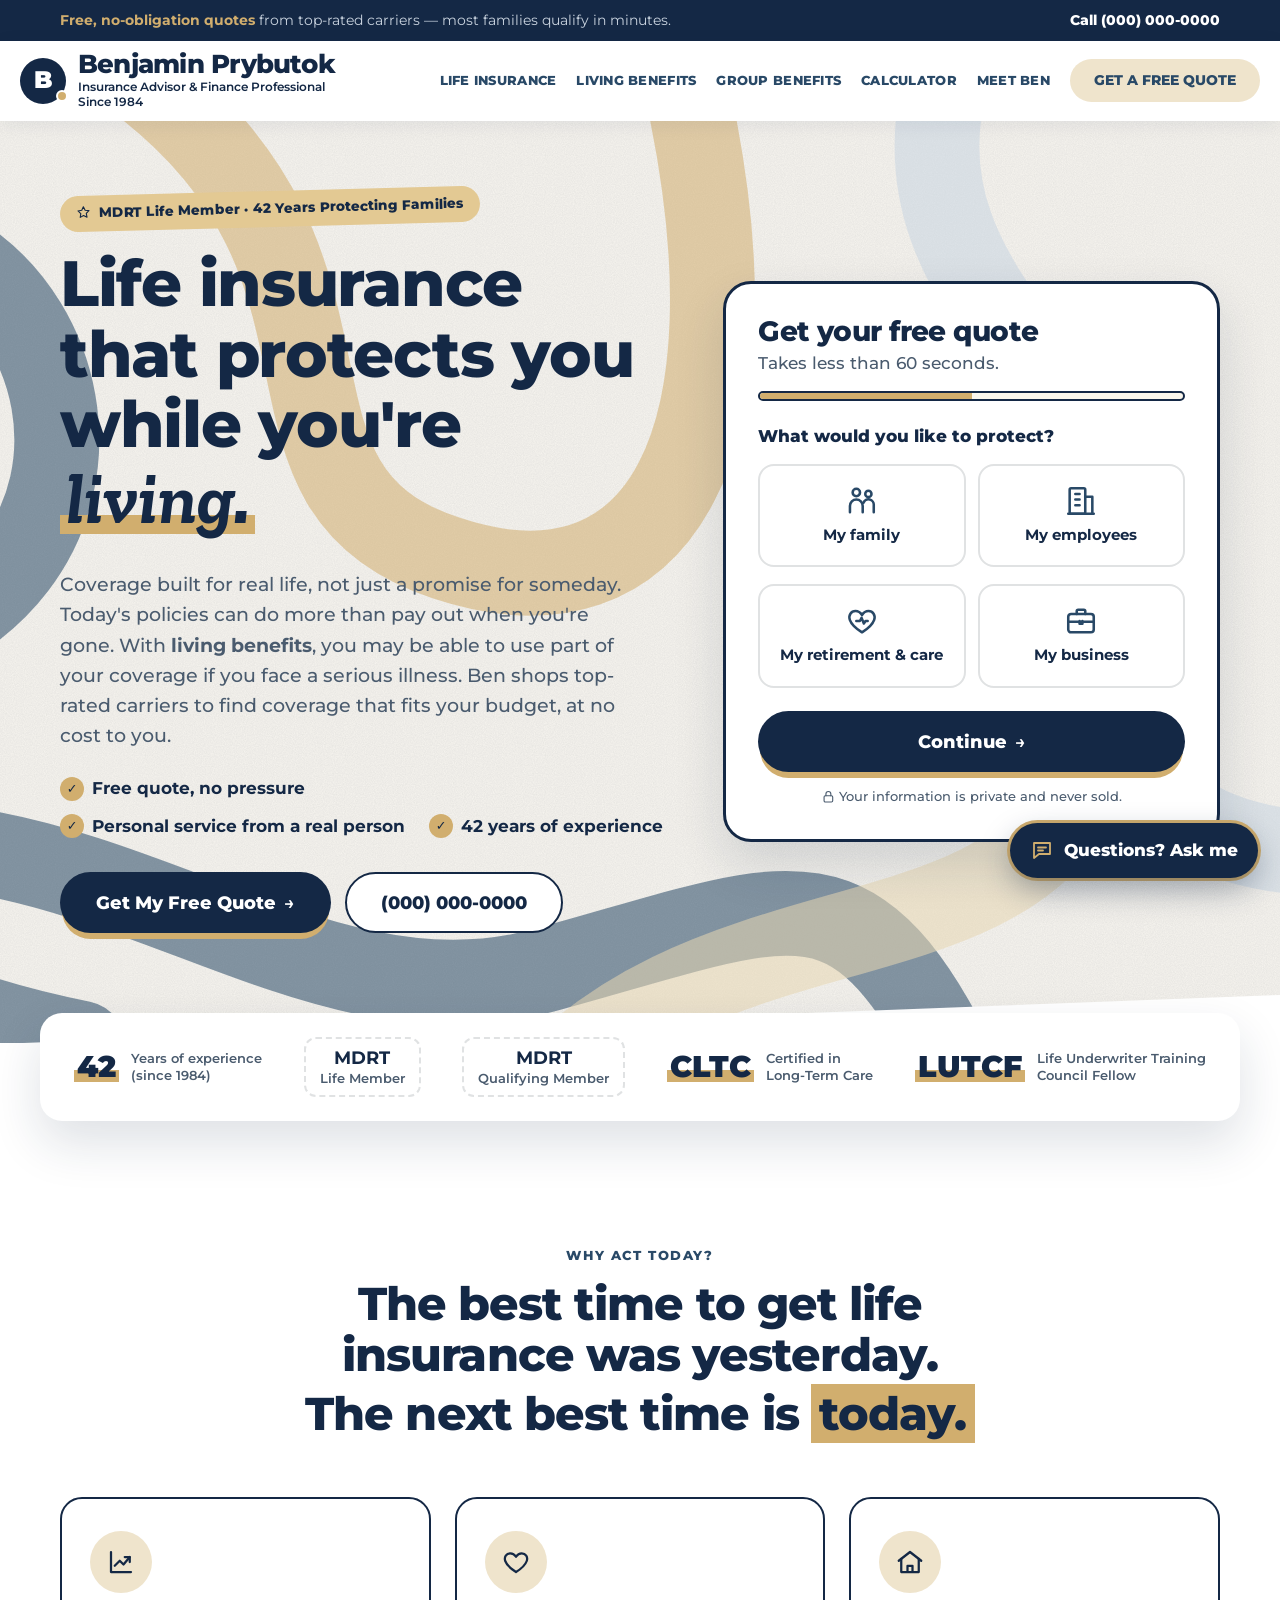
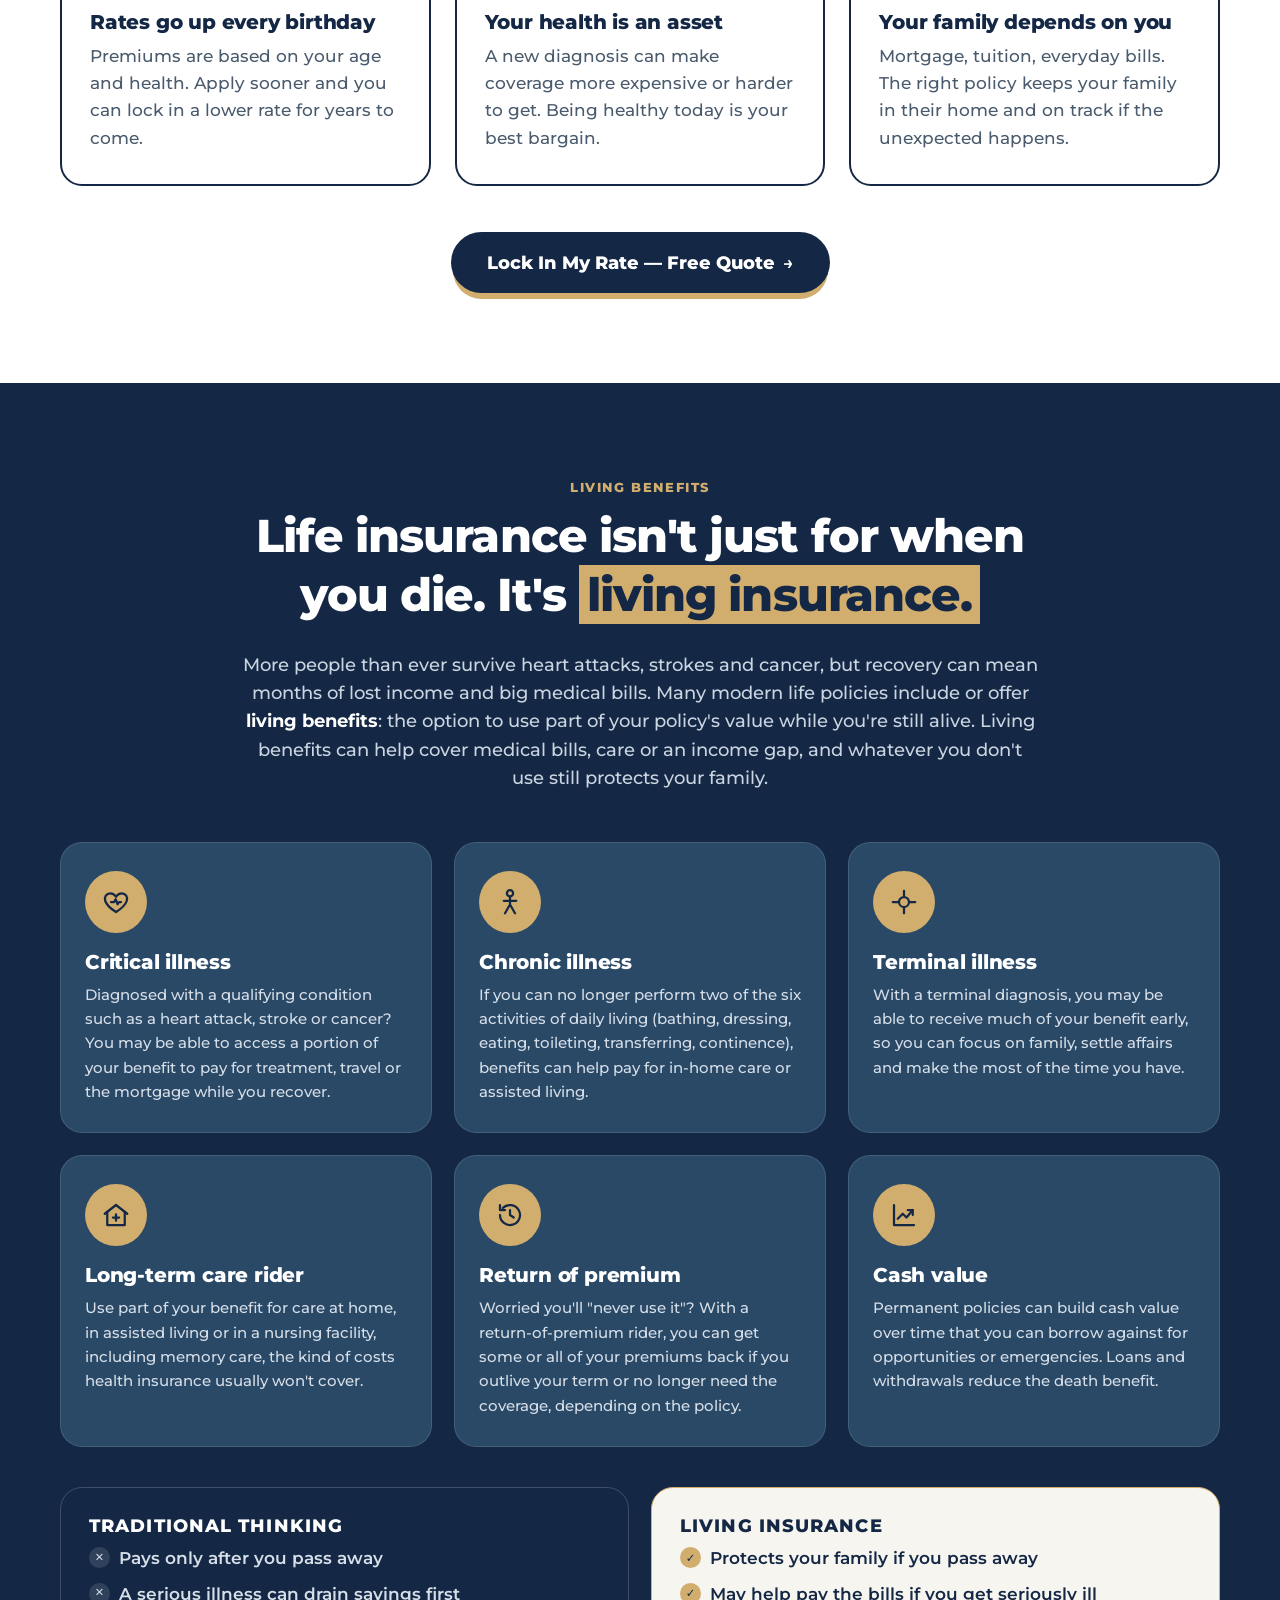
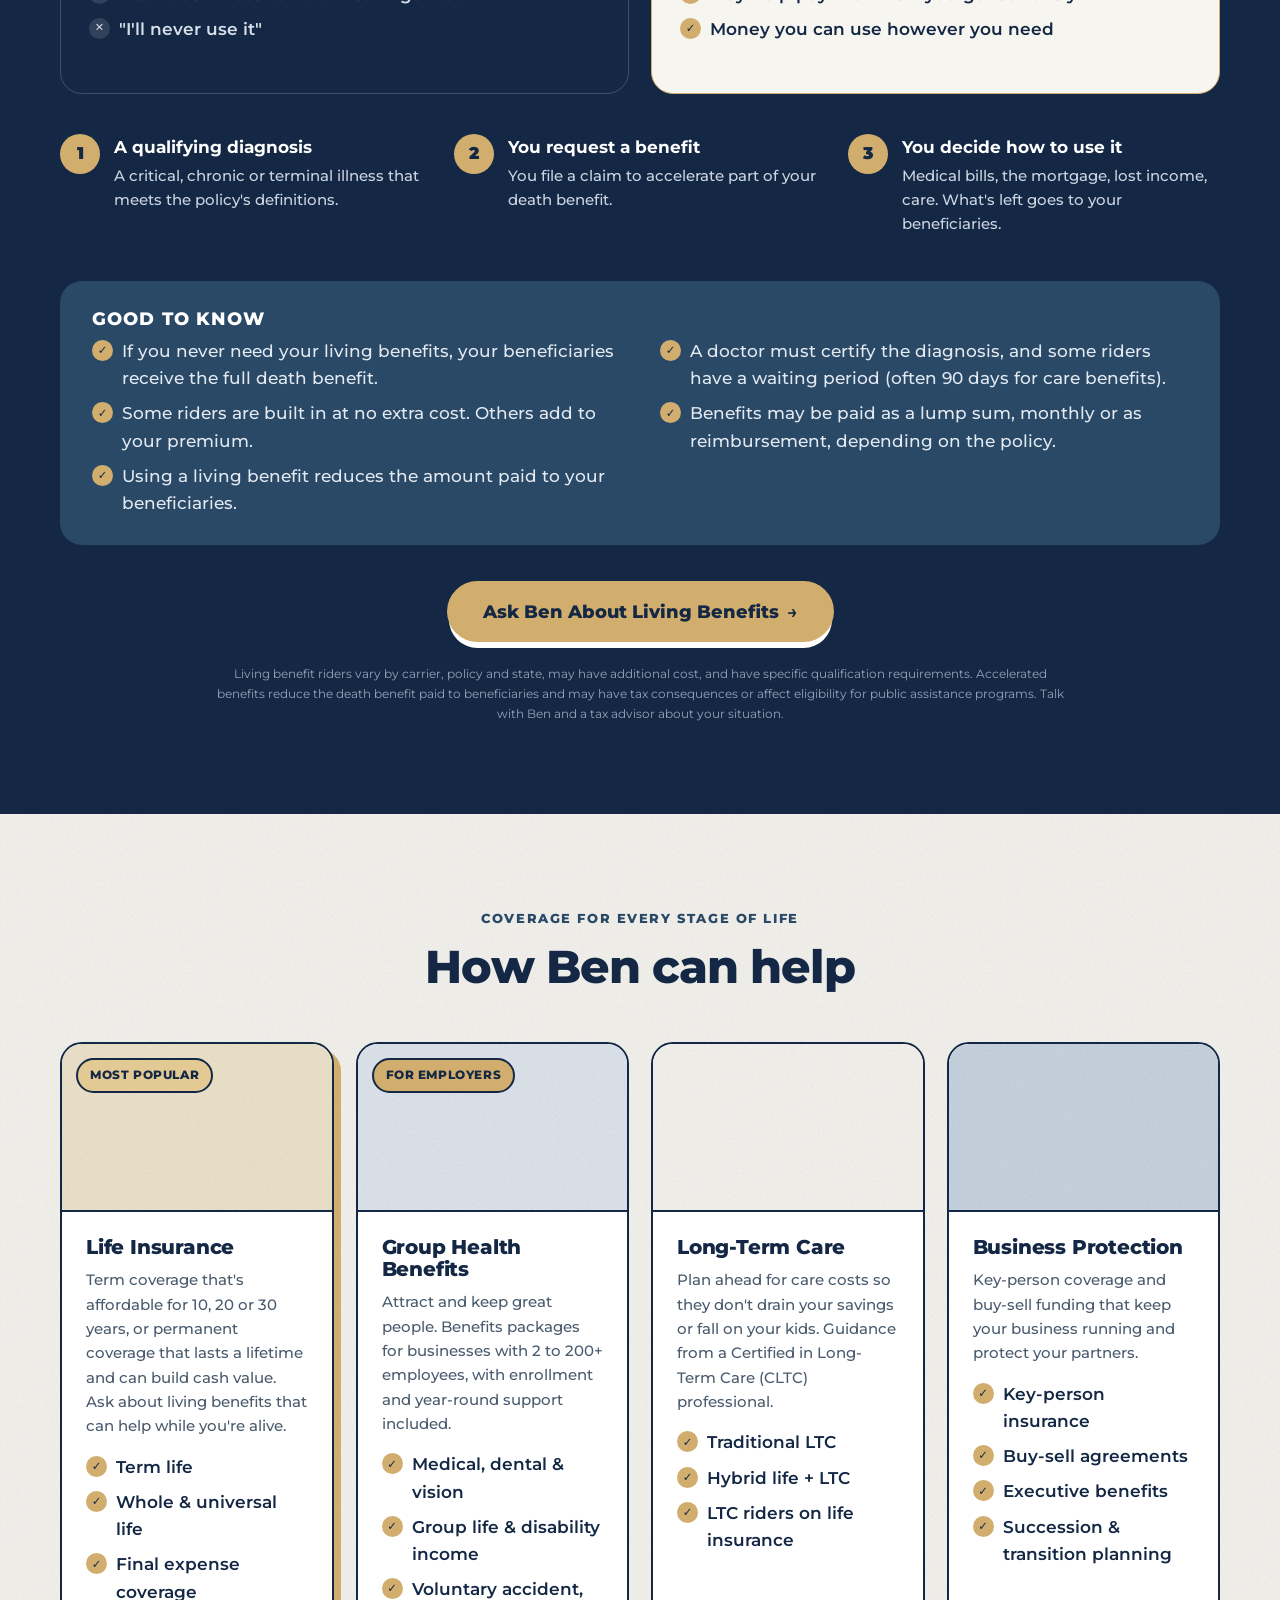
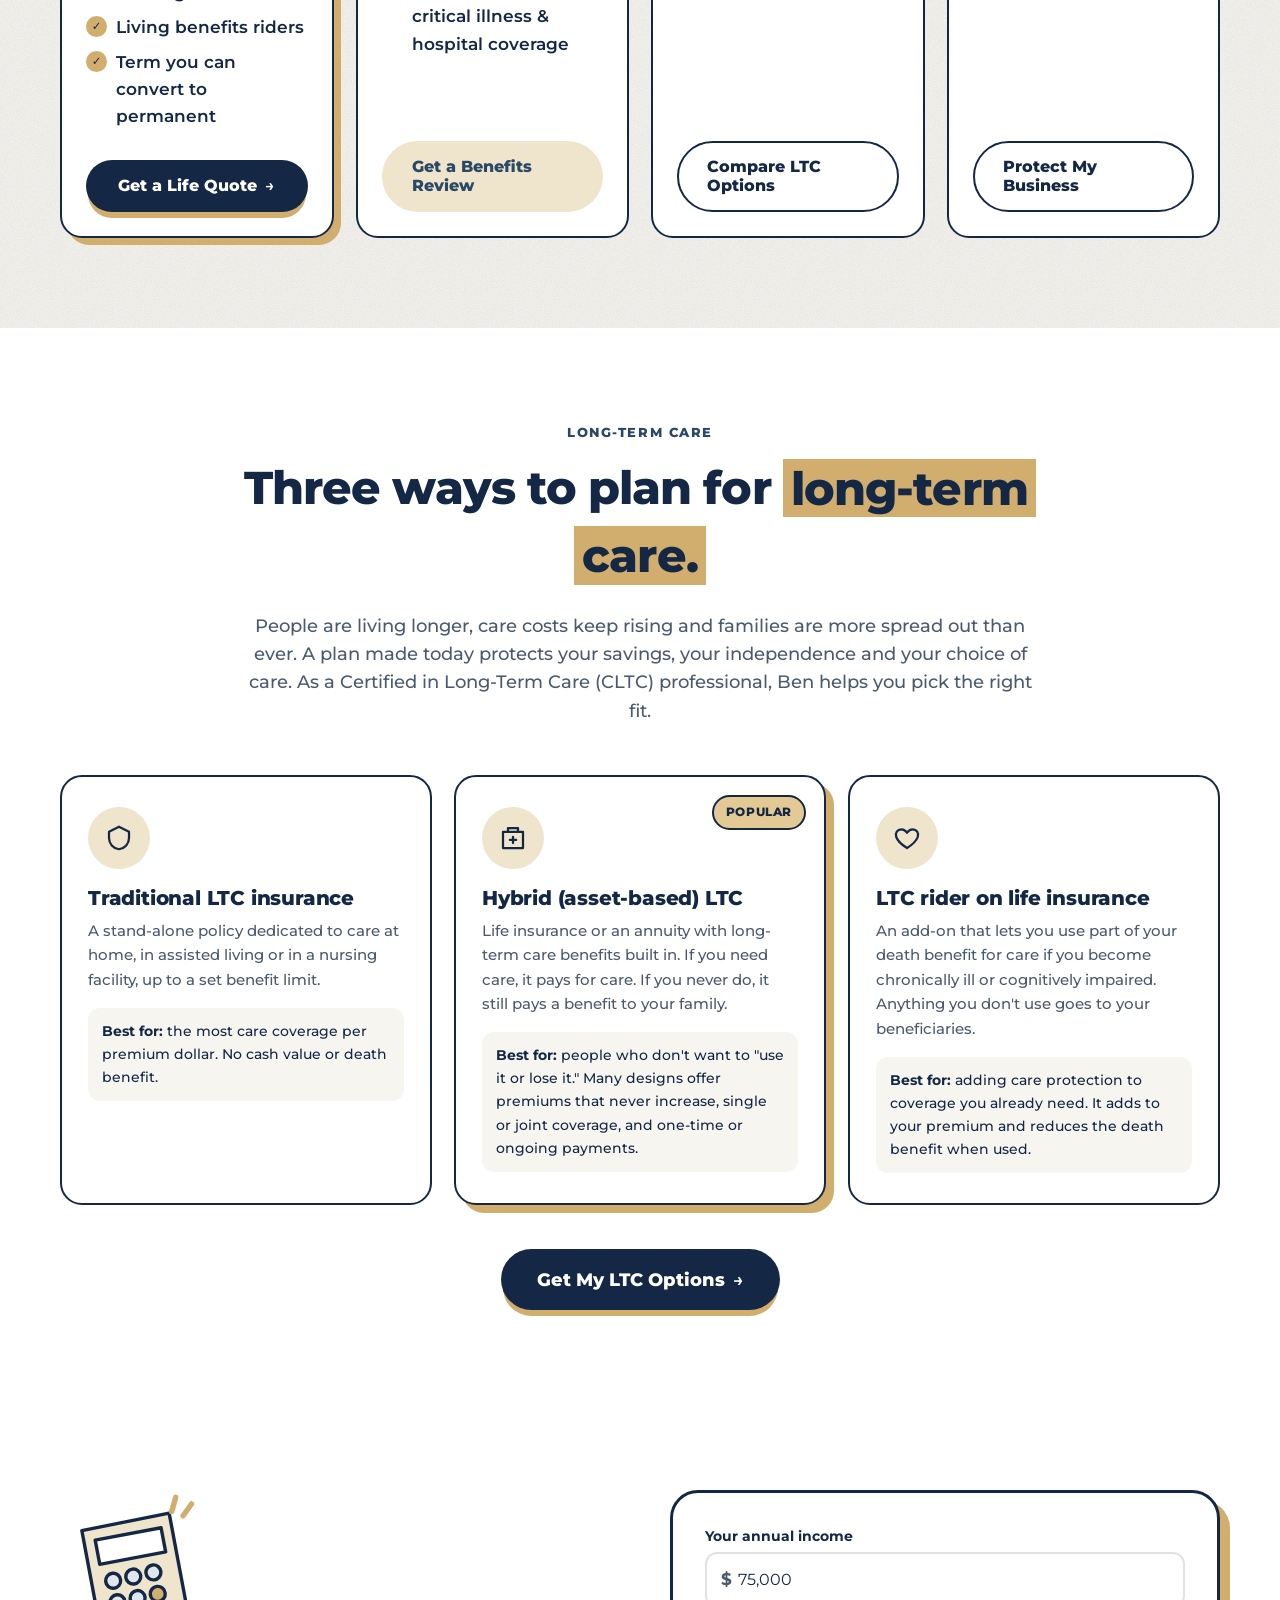
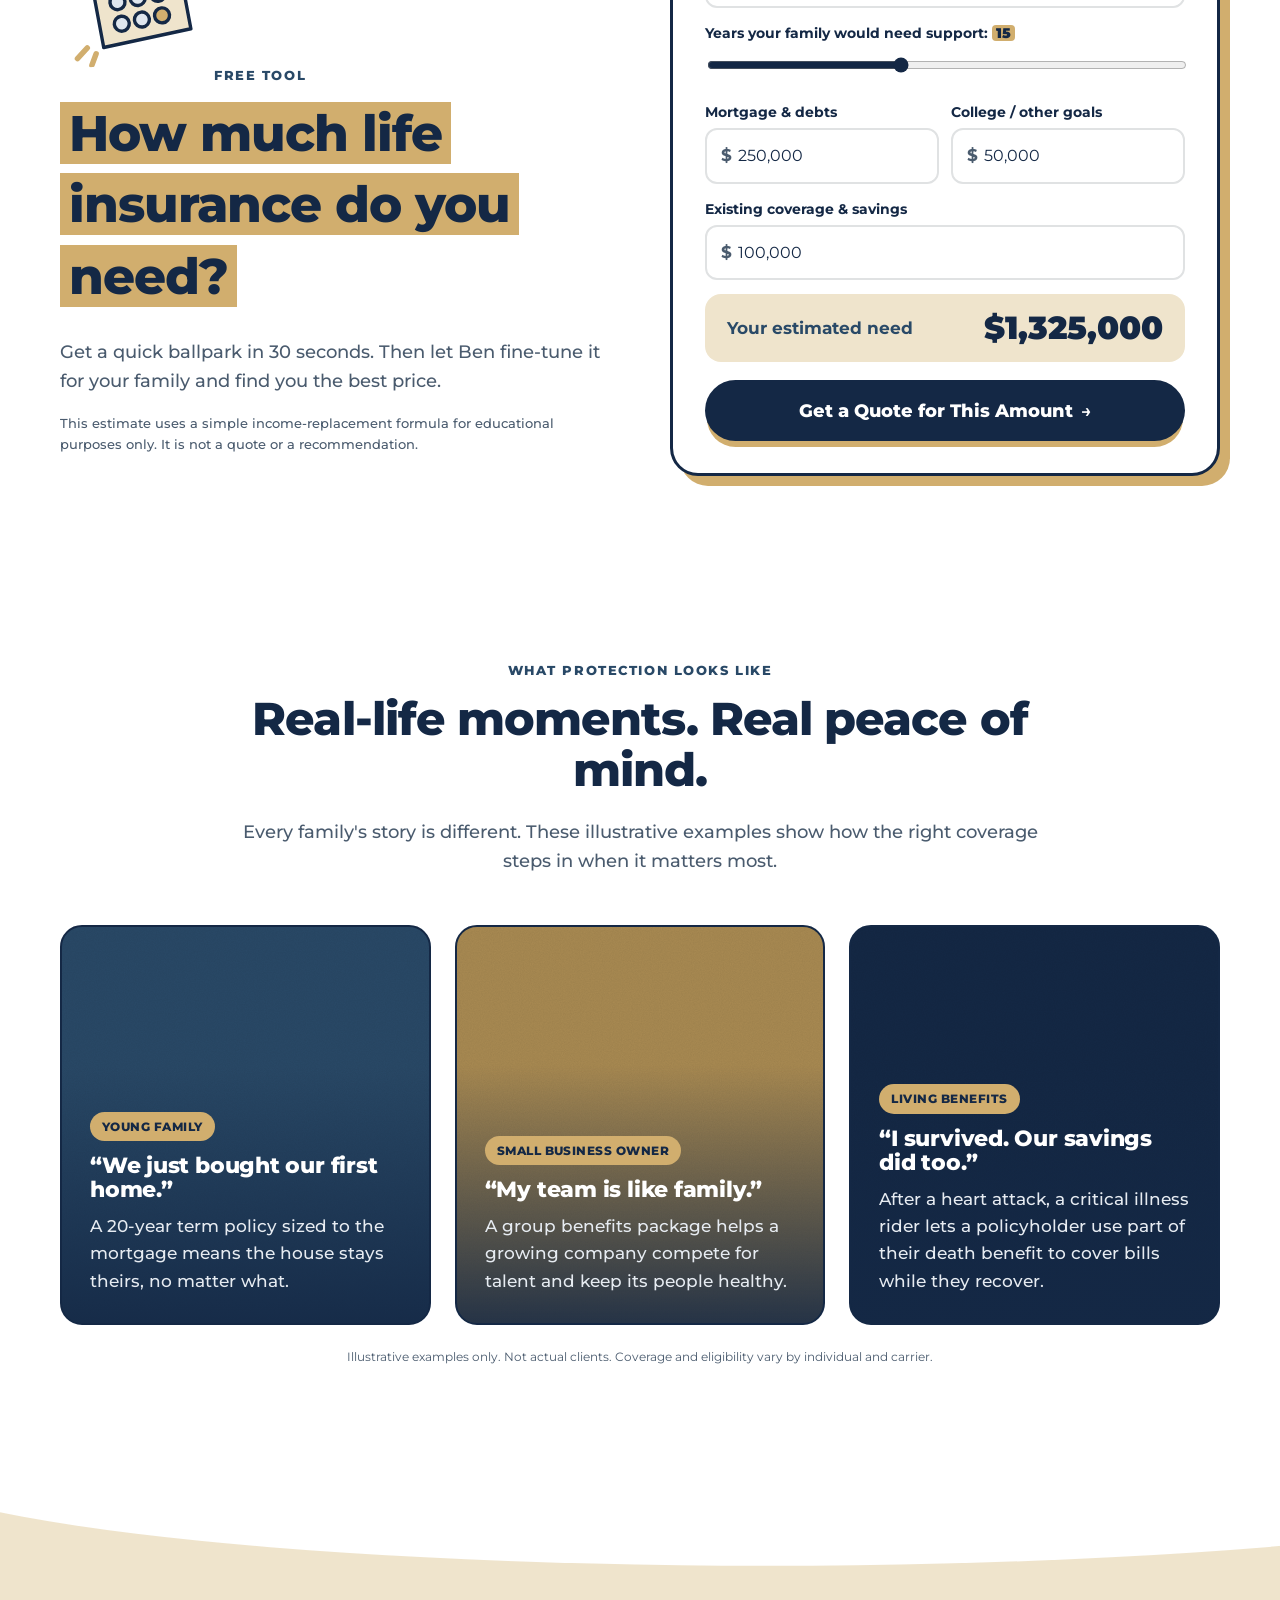
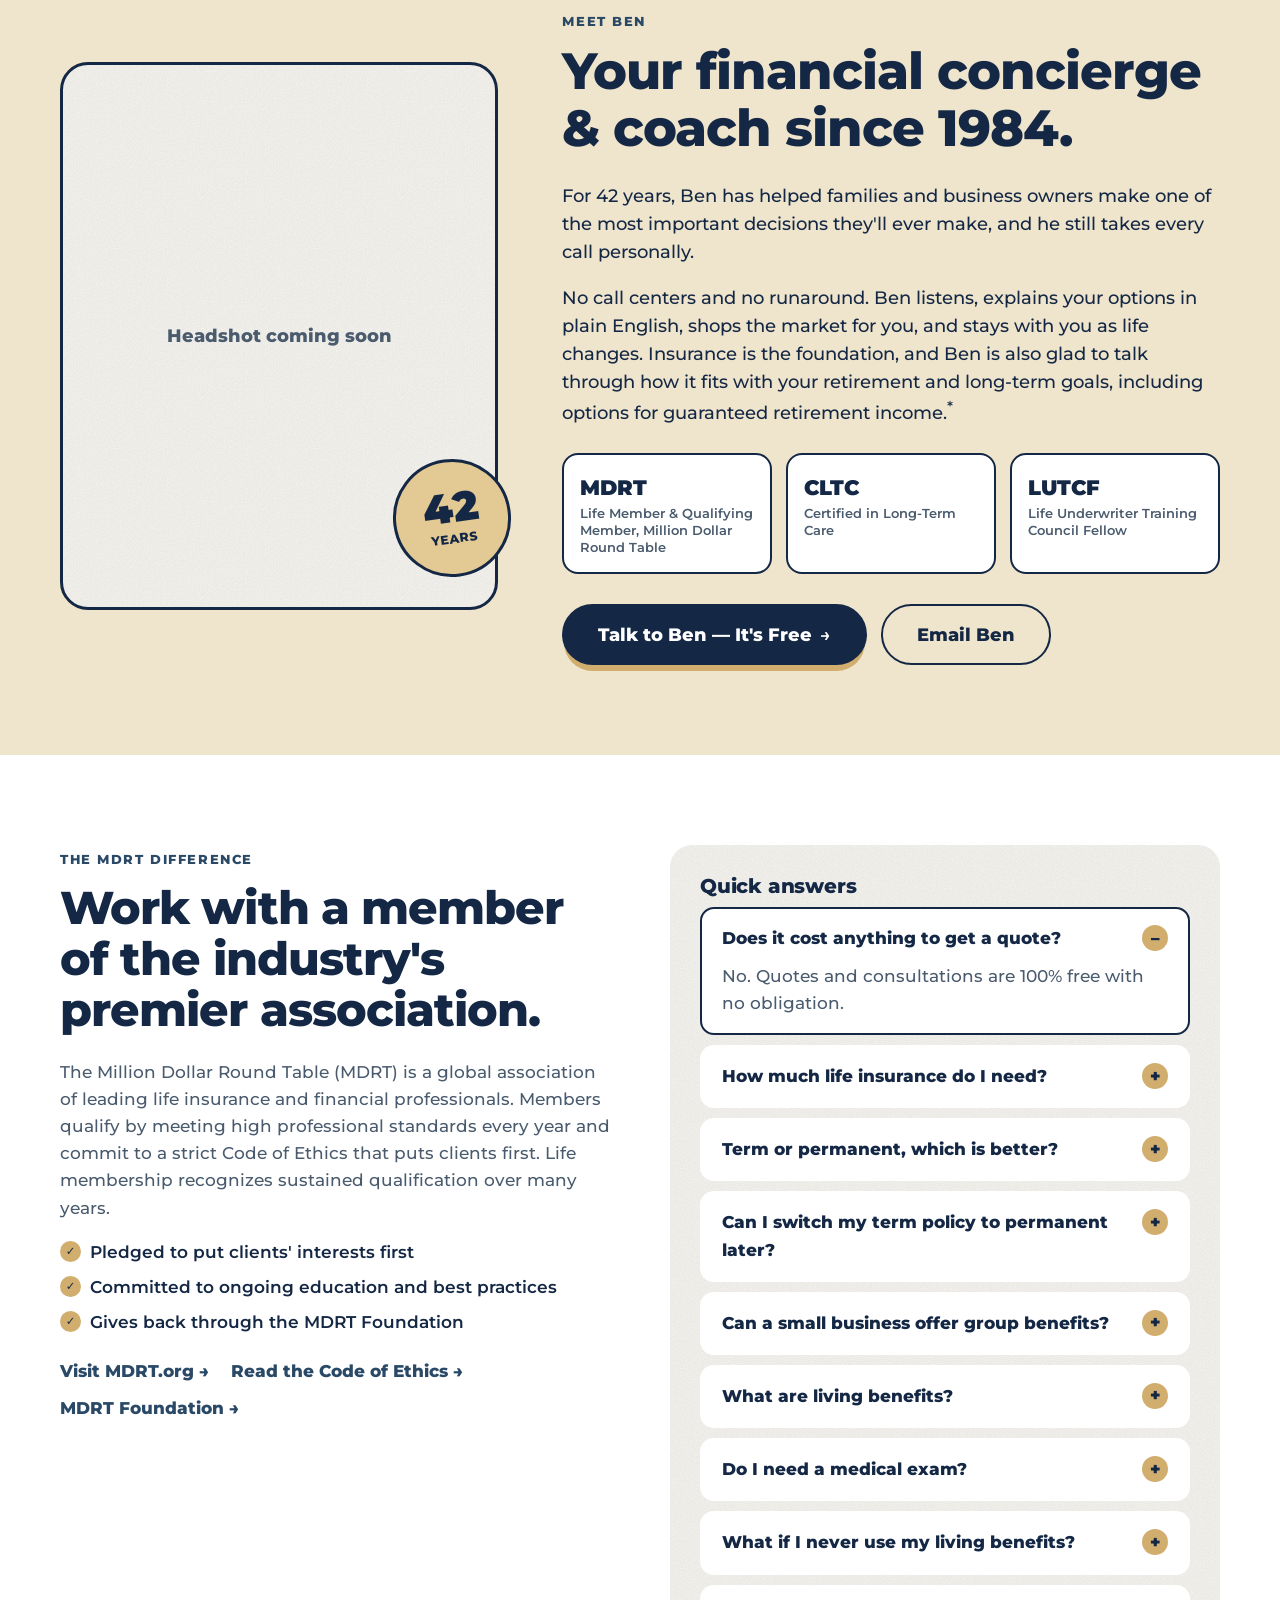
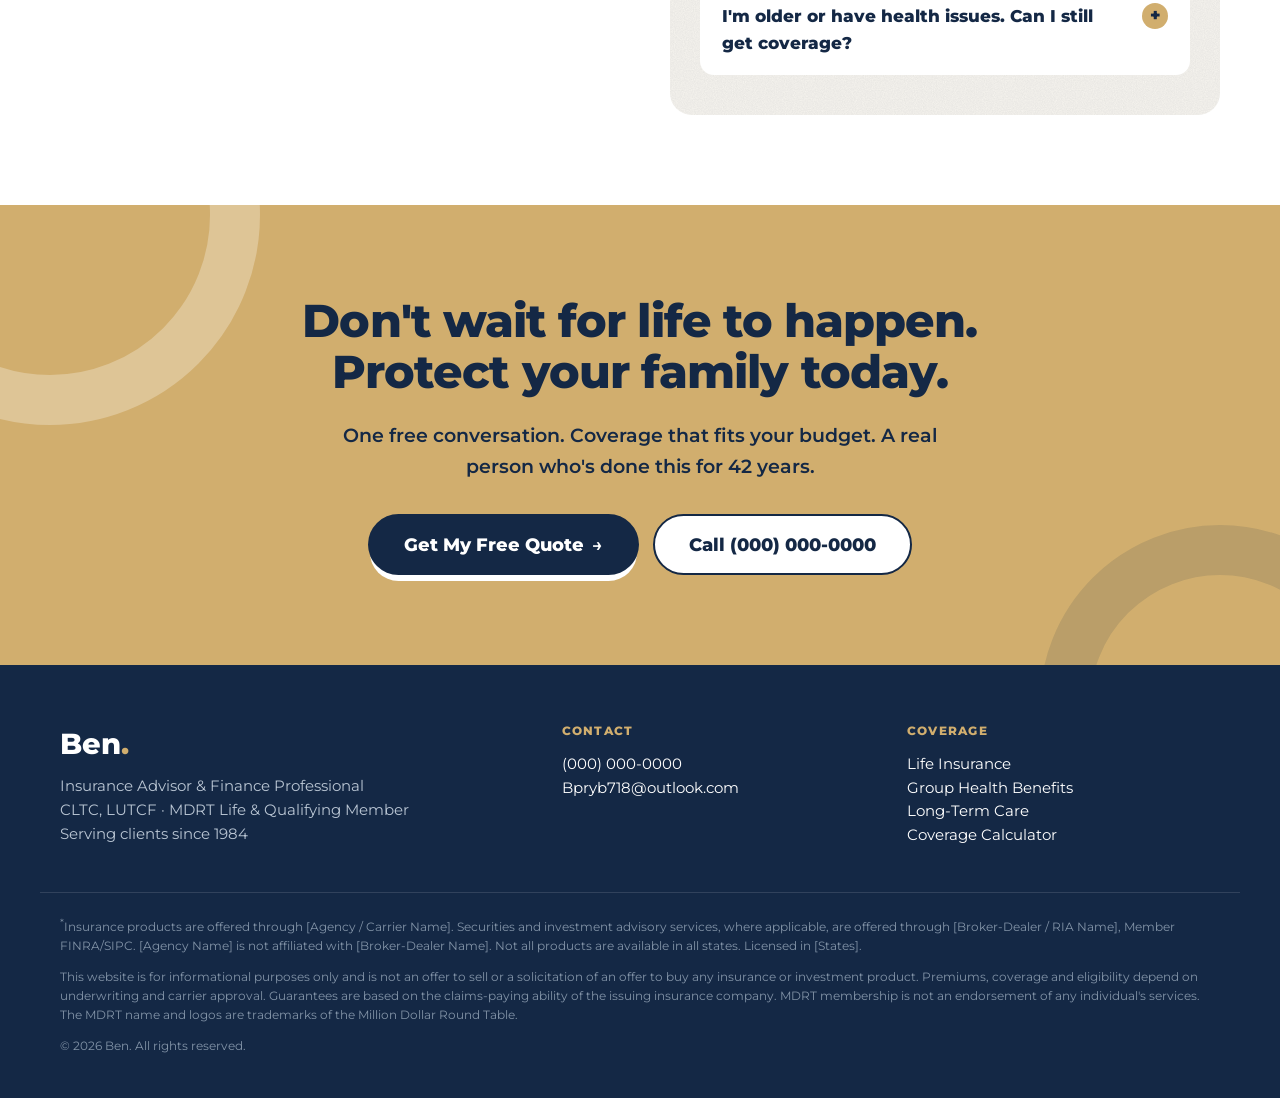
==== commit 2e533fbb: "Show full name Benjamin Prybutok in the header Co-Authored-By: Claude Opus 5.5 <noreply@anthropic.co" ====
--- a/index.html
+++ b/index.html
@@ -26,7 +26,7 @@
       <a href="#top" class="brand">
         <span class="brand-mark">B</span>
         <span class="brand-text">
-          <strong>Ben</strong>
+          <strong>Benjamin Prybutok</strong>
           <small>Insurance Advisor &amp; Finance Professional<br>Since 1984</small>
         </span>
       </a>
--- a/styles.css
+++ b/styles.css
@@ -359,6 +359,9 @@
   body { font-size: 16px; padding-bottom: 76px; }
   .brand { flex: 0 1 auto; min-width: 0; }
   .brand-text small { white-space: normal; font-size: .66rem; }
+  .brand-text strong { font-size: 1.2rem; white-space: nowrap; }
+  .brand { gap: 10px; }
+  .brand-mark { width: 40px; height: 40px; font-size: 1.3rem; }
   .promo-inner { justify-content: center; text-align: center; }
   .promo-bar a { display: none; }
   .hero { padding: 40px 0 90px; }
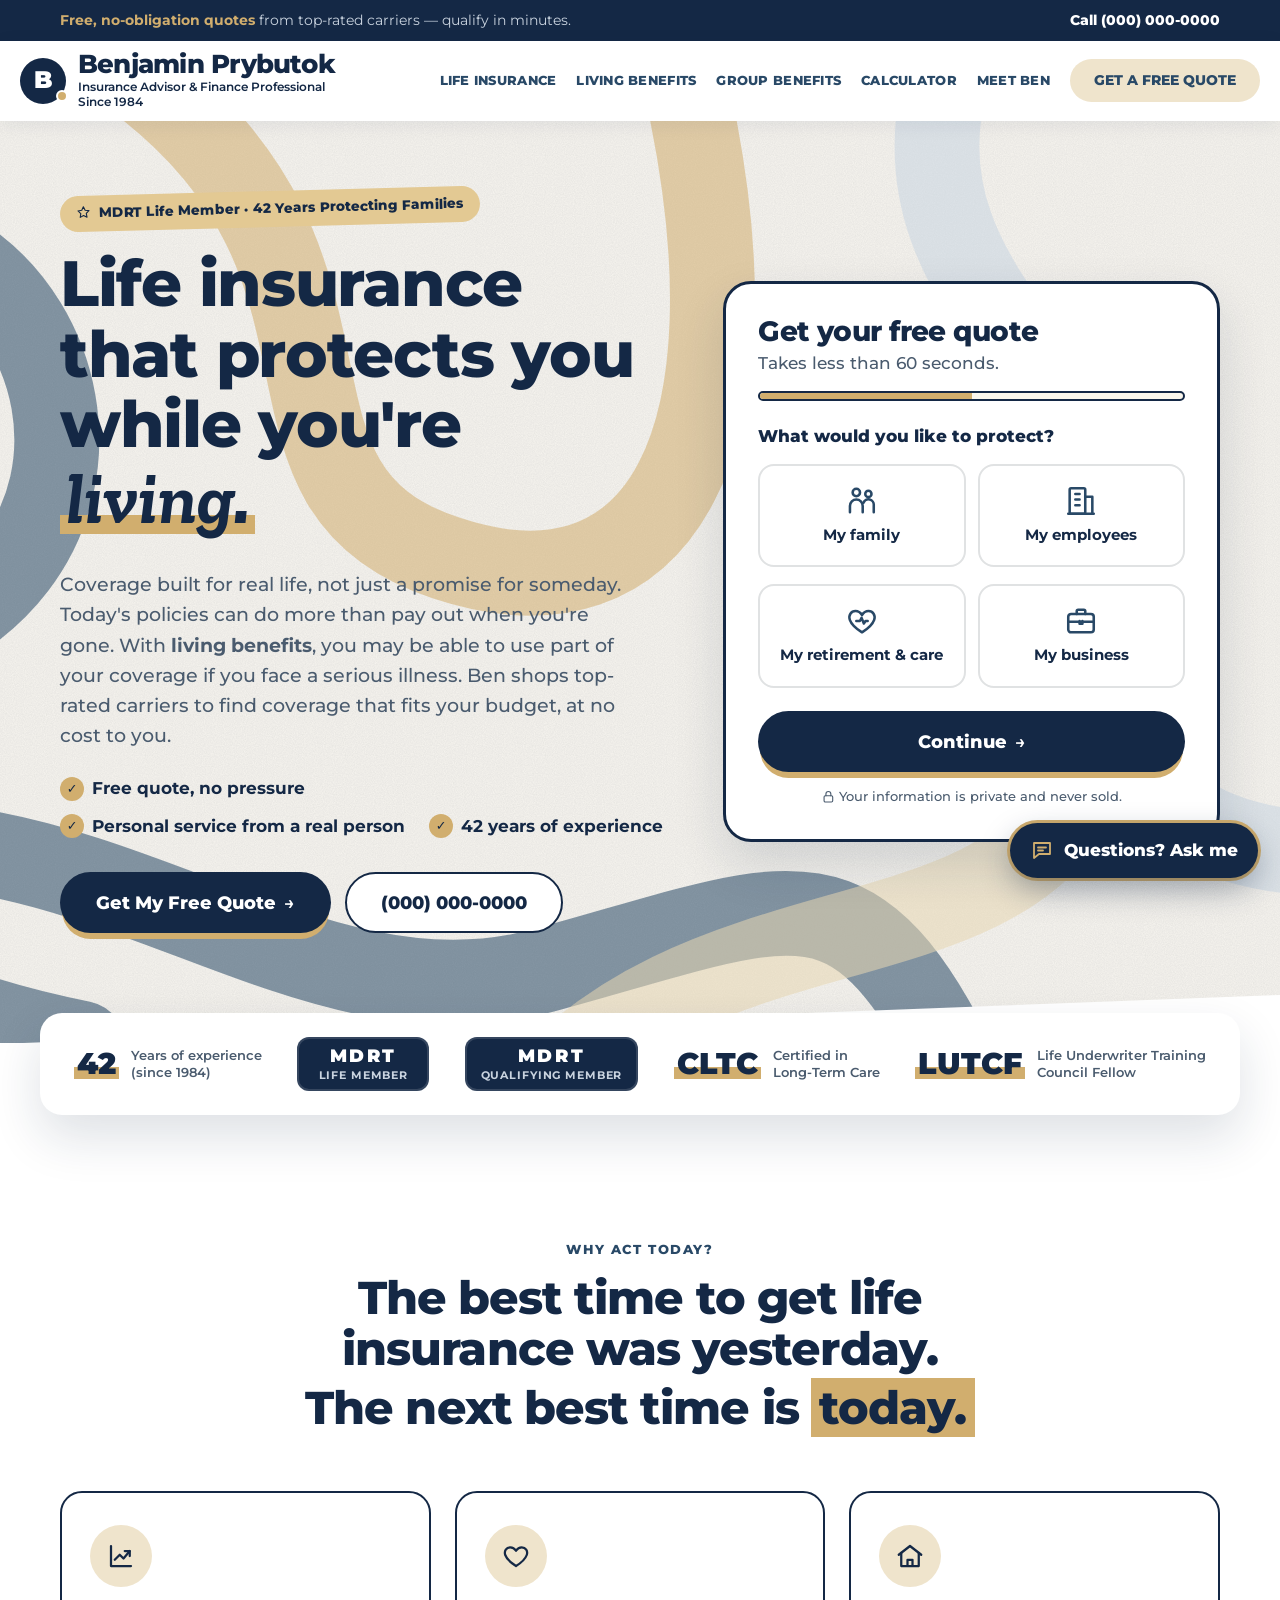
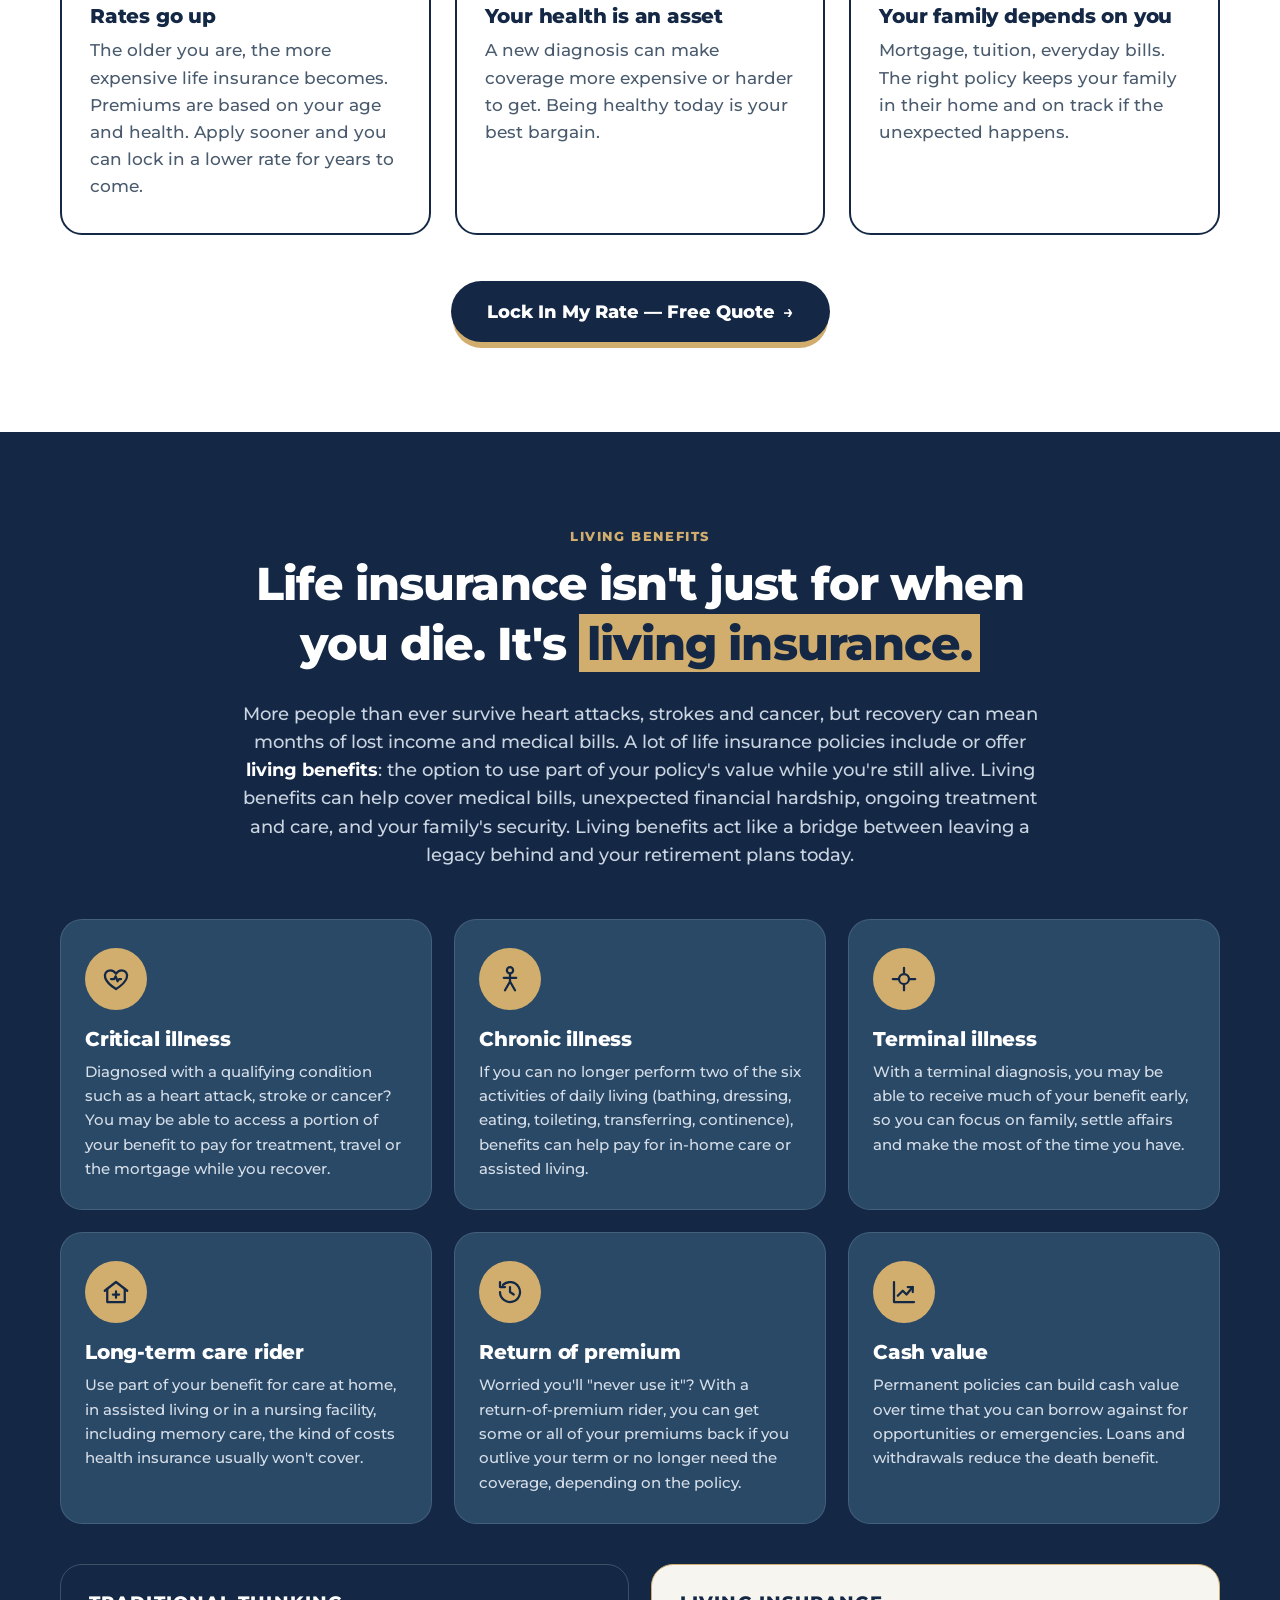
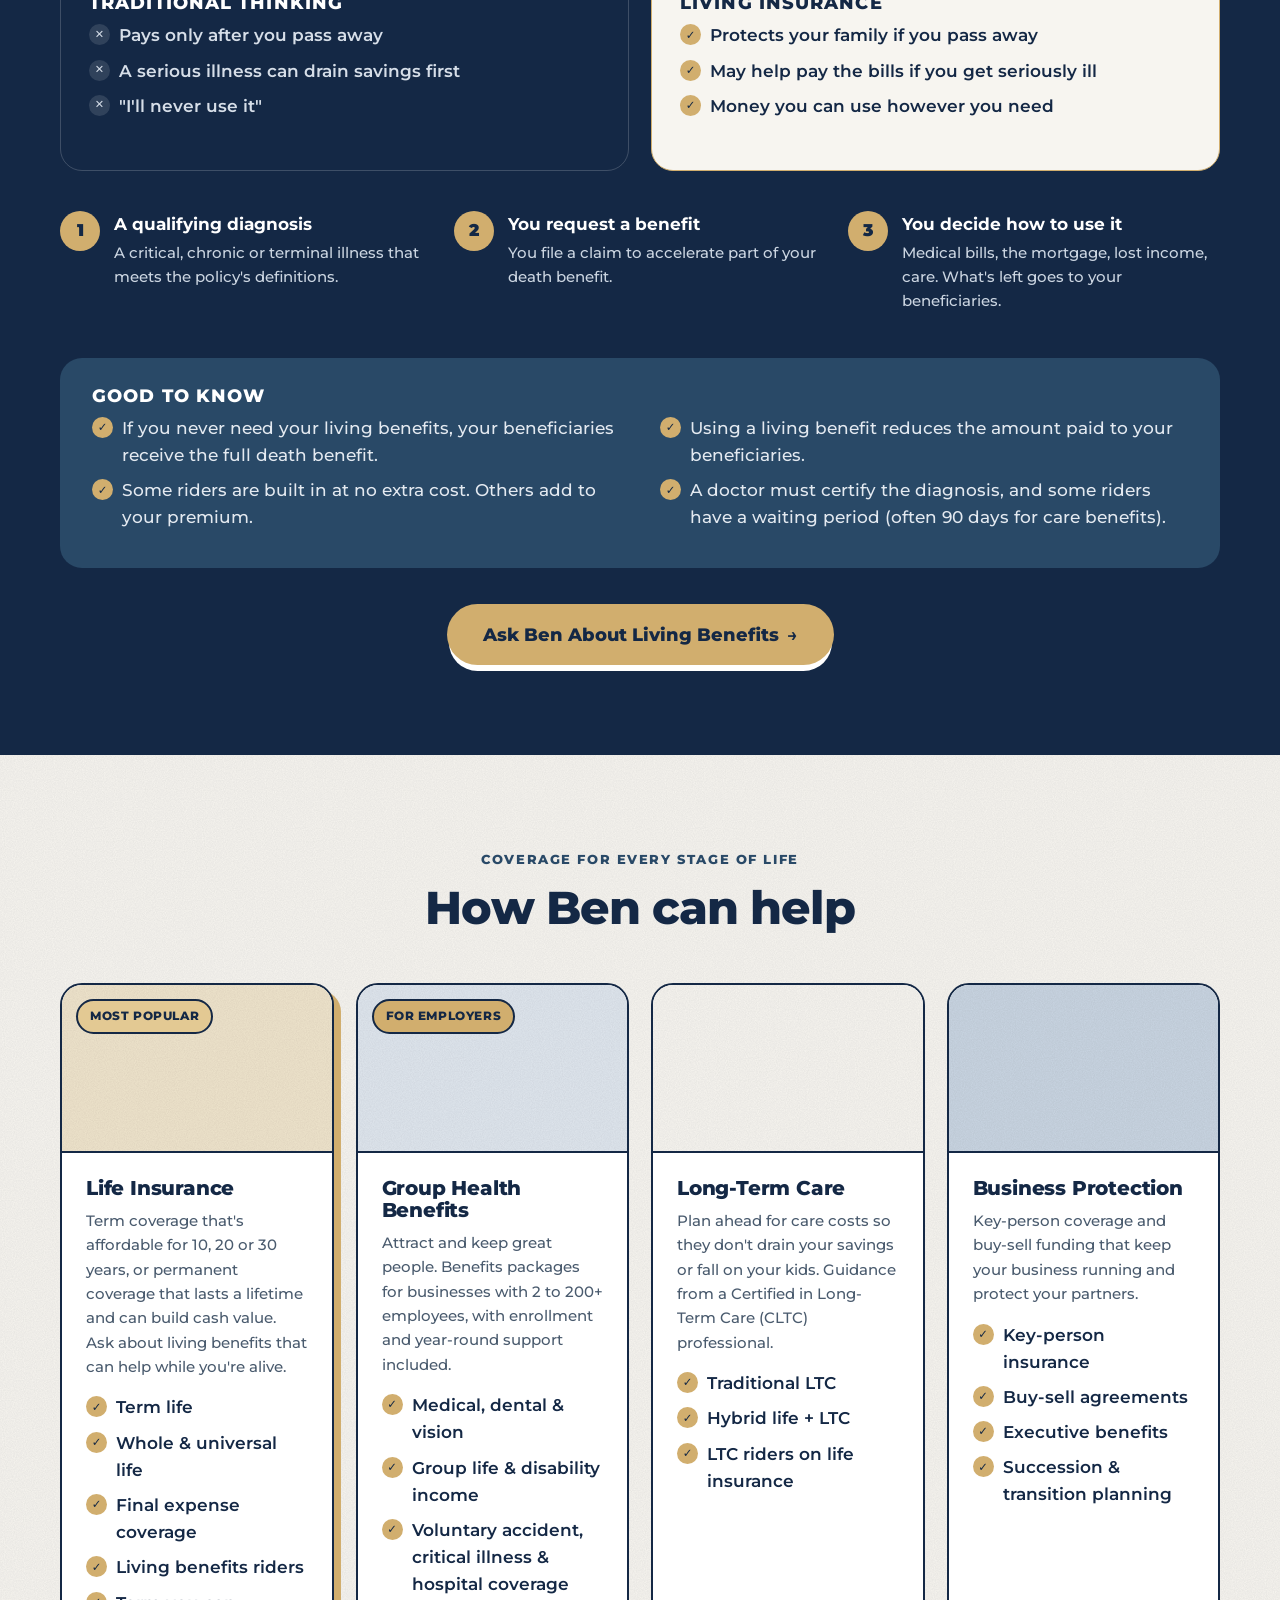
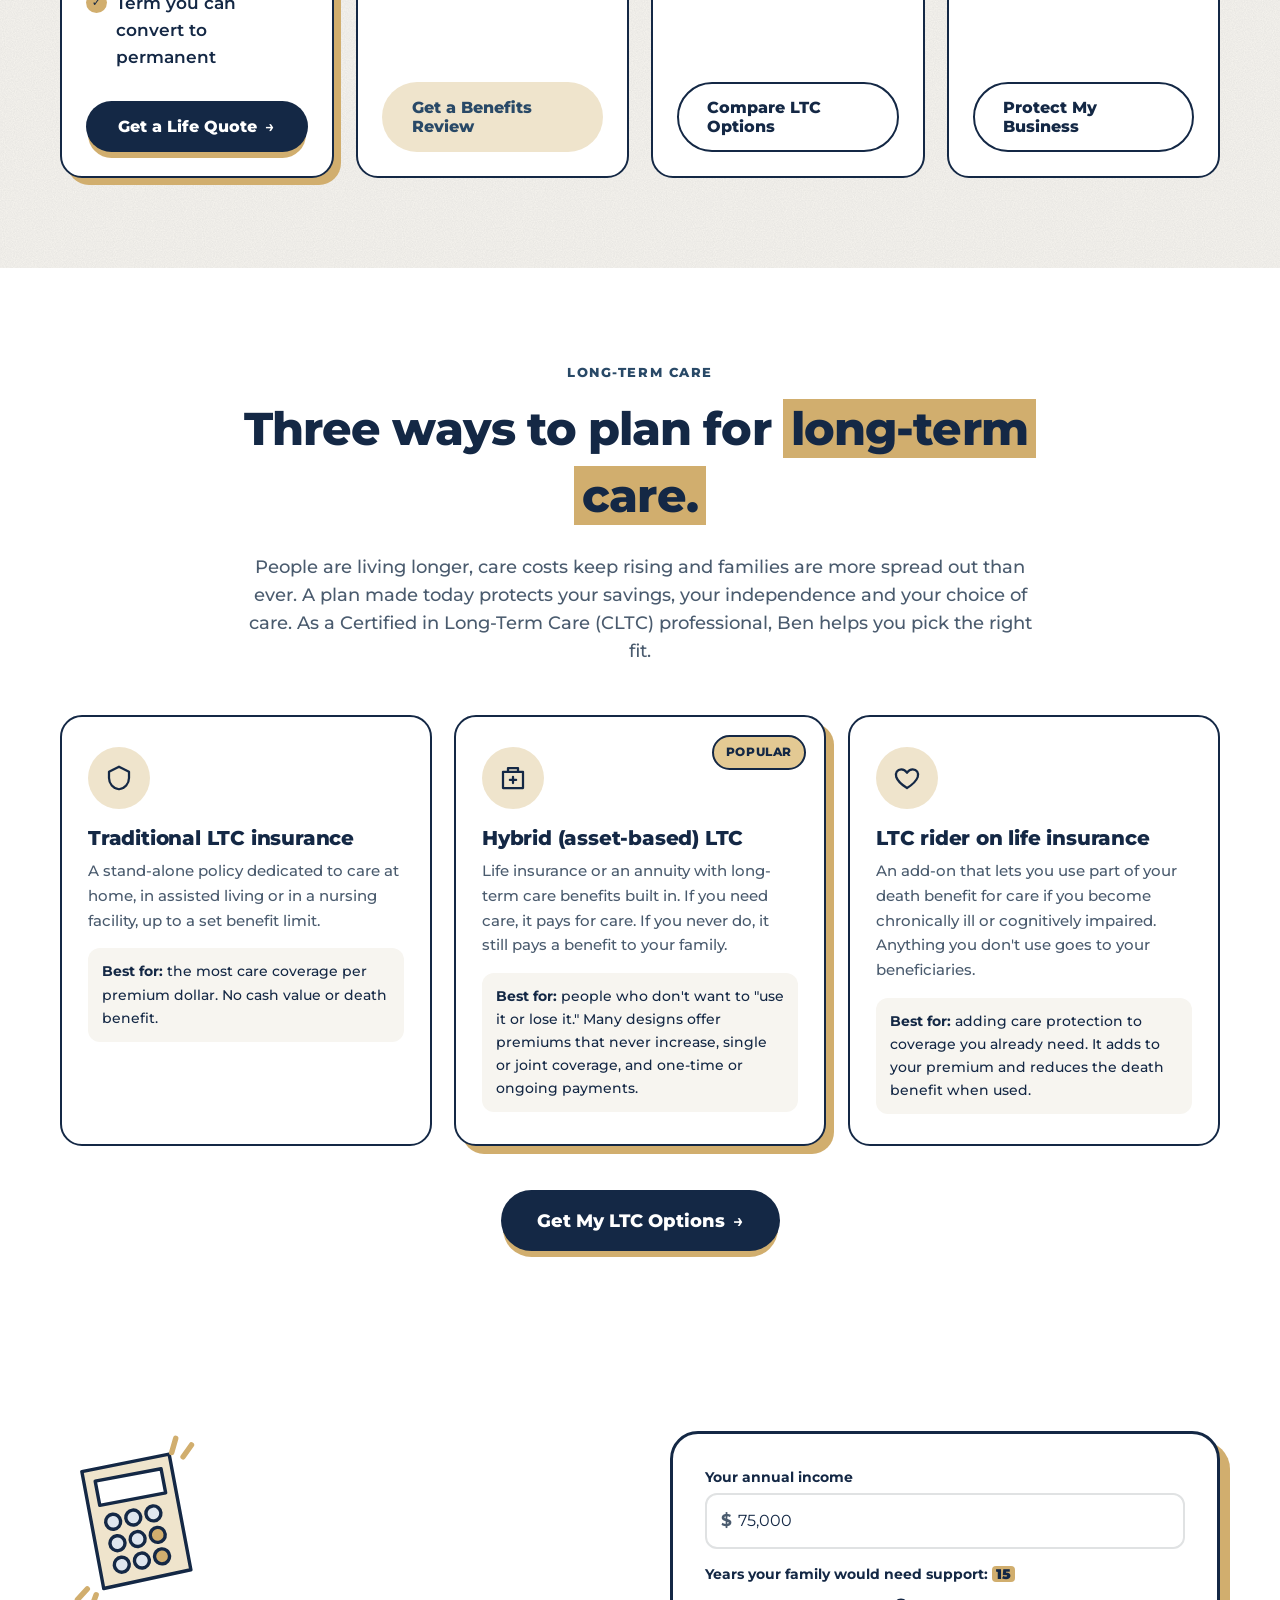
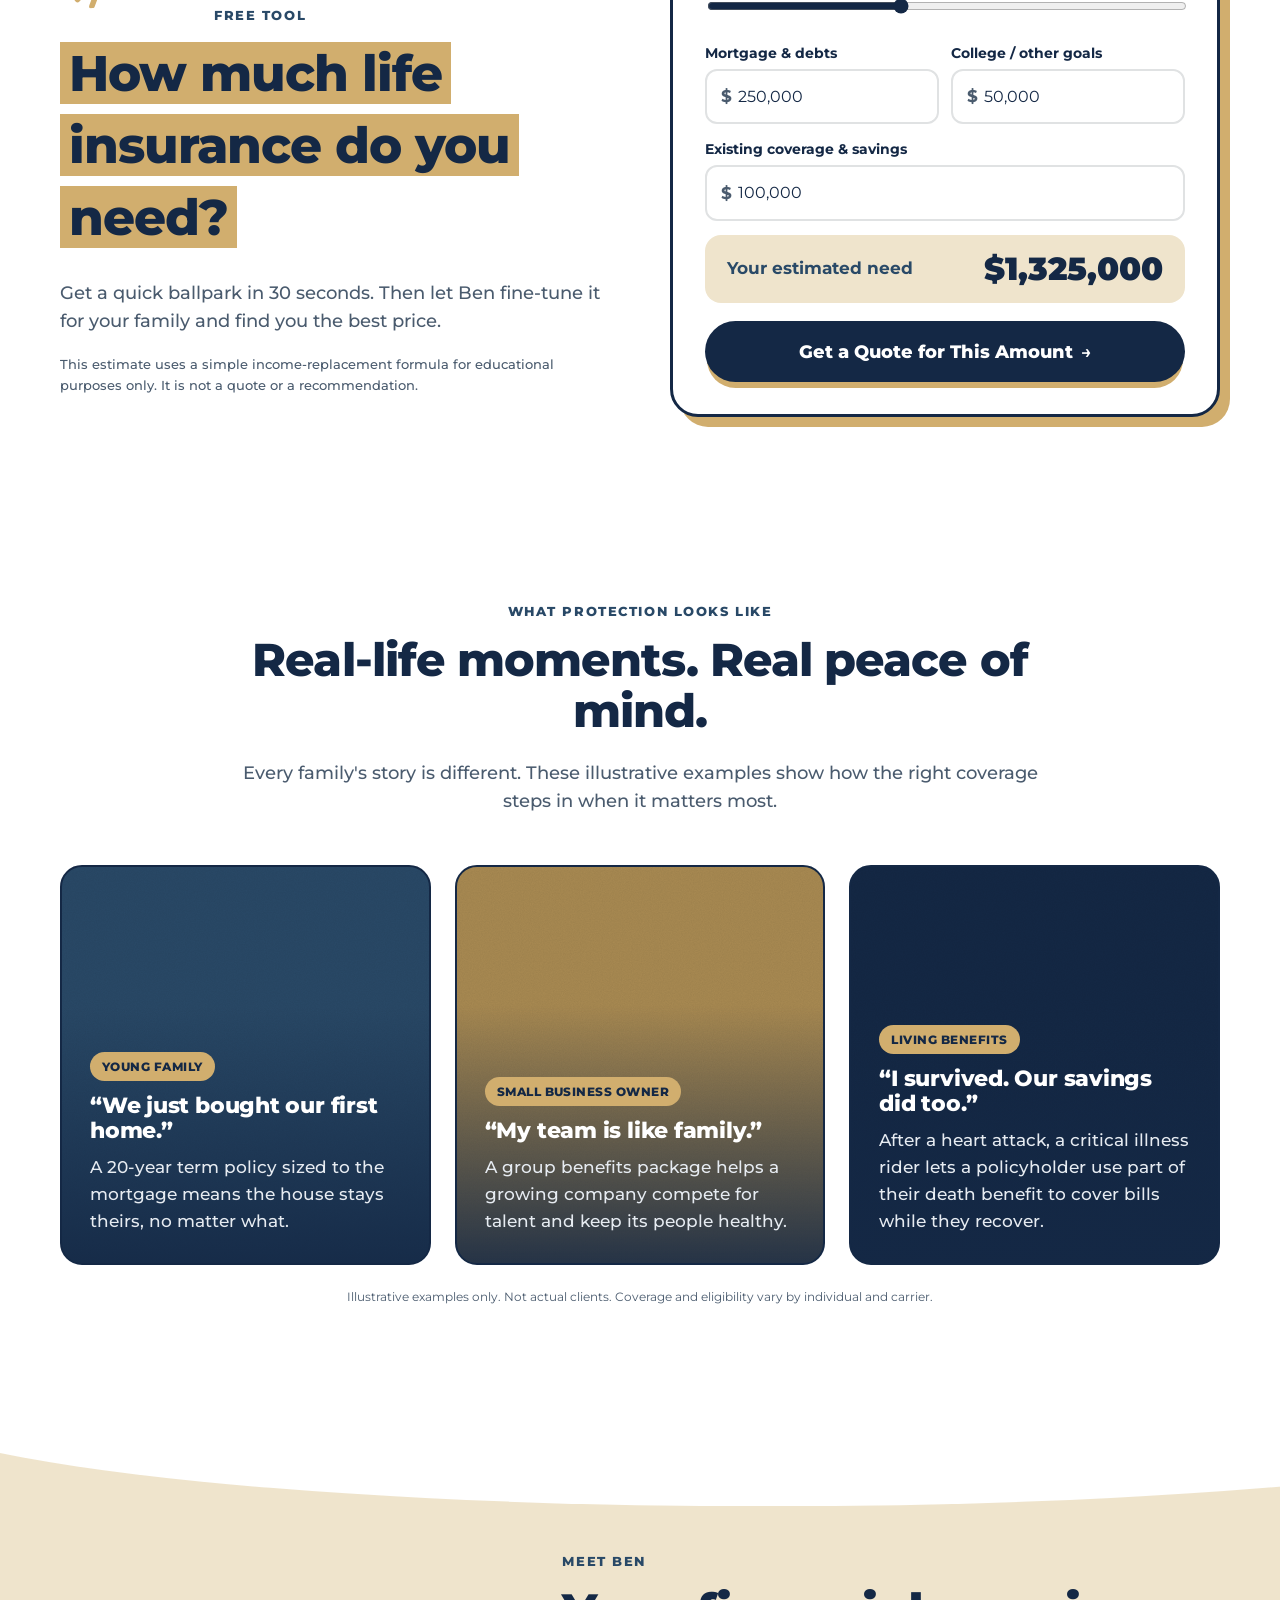
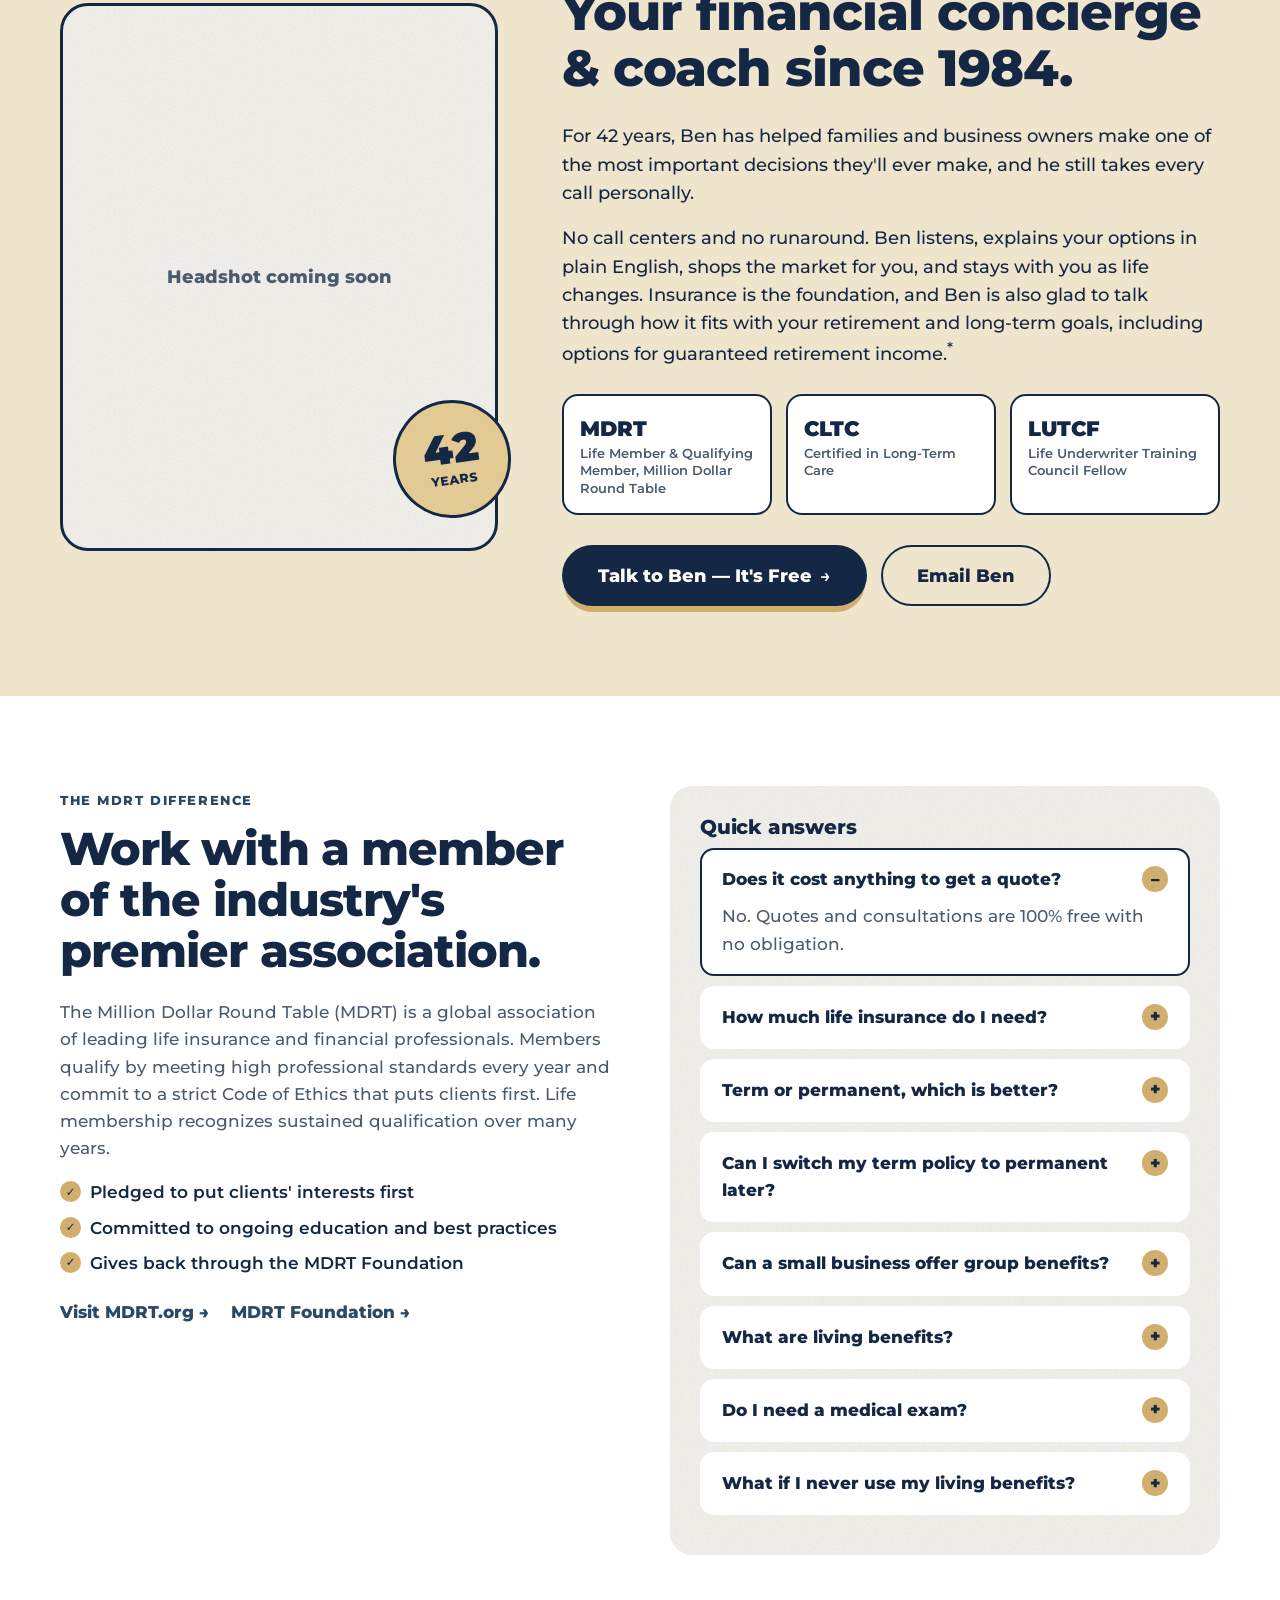
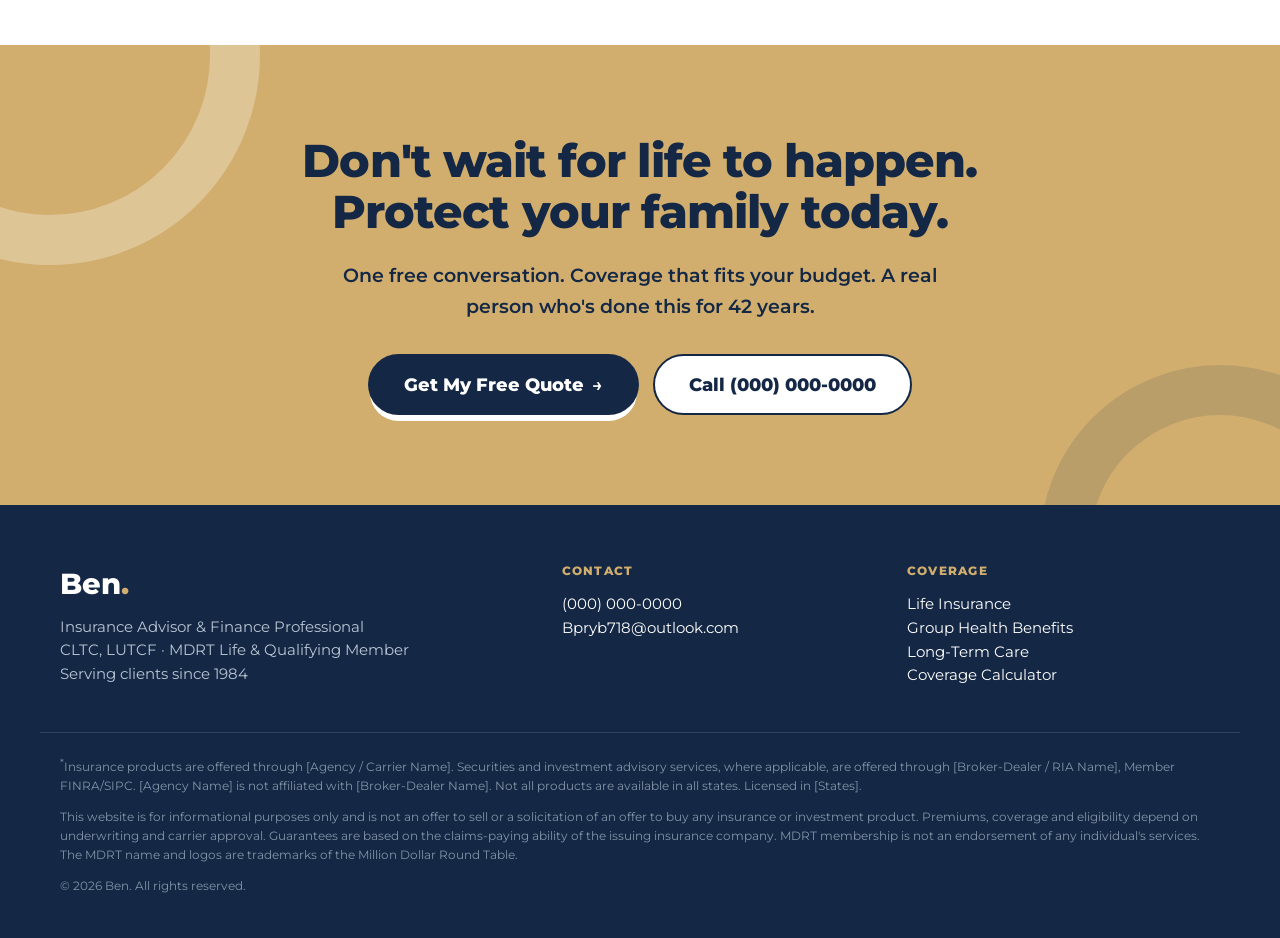
==== commit fa9a4df9: "Apply first round of Ben's content edits - Shorten top banner copy - Restyle MDRT badges as solid na" ====
--- a/index.html
+++ b/index.html
@@ -15,7 +15,7 @@
   <!-- ============ PROMO BAR ============ -->
   <div class="promo-bar">
     <div class="container promo-inner">
-      <span><strong>Free, no-obligation quotes</strong> from top-rated carriers — most families qualify in minutes.</span>
+      <span><strong>Free, no-obligation quotes</strong> from top-rated carriers — qualify in minutes.</span>
       <a href="tel:+10000000000" data-phone>Call (000) 000-0000</a>
     </div>
   </div>
@@ -150,10 +150,10 @@
         <div class="trust-item"><strong>42</strong><span>Years of experience<br>(since 1984)</span></div>
         <div class="trust-item mdrt-slot">
           <!-- Official MDRT logos go in assets/mdrt/ (see README) -->
-          <img src="assets/mdrt/mdrt-life-member.png" alt="MDRT Life Member" onerror="this.replaceWith(Object.assign(document.createElement('span'),{className:'logo-fallback',innerHTML:'<b>MDRT</b>Life Member'}))">
+          <img src="assets/mdrt/mdrt-life-member.png" alt="MDRT Life Member" onerror="this.replaceWith(Object.assign(document.createElement('span'),{className:'logo-fallback',innerHTML:'<b>MDRT</b><i>Life Member</i>'}))">
         </div>
         <div class="trust-item mdrt-slot">
-          <img src="assets/mdrt/mdrt-qualifying-member.png" alt="MDRT Qualifying Member" onerror="this.replaceWith(Object.assign(document.createElement('span'),{className:'logo-fallback',innerHTML:'<b>MDRT</b>Qualifying Member'}))">
+          <img src="assets/mdrt/mdrt-qualifying-member.png" alt="MDRT Qualifying Member" onerror="this.replaceWith(Object.assign(document.createElement('span'),{className:'logo-fallback',innerHTML:'<b>MDRT</b><i>Qualifying Member</i>'}))">
         </div>
         <div class="trust-item"><strong>CLTC</strong><span>Certified in<br>Long-Term Care</span></div>
         <div class="trust-item"><strong>LUTCF</strong><span>Life Underwriter Training<br>Council Fellow</span></div>
@@ -170,8 +170,8 @@
         <div class="why-grid">
           <div class="why-card">
             <div class="why-icon"><svg class="ico" viewBox="0 0 24 24" aria-hidden="true"><path d="M4 20V4M4 20h16"/><path d="M7 15l4-4 3 3 5-6"/><path d="M15 8h4v4"/></svg></div>
-            <h3>Rates go up every birthday</h3>
-            <p>Premiums are based on your age and health. Apply sooner and you can lock in a lower rate for years to come.</p>
+            <h3>Rates go up</h3>
+            <p>The older you are, the more expensive life insurance becomes. Premiums are based on your age and health. Apply sooner and you can lock in a lower rate for years to come.</p>
           </div>
           <div class="why-card">
             <div class="why-icon"><svg class="ico" viewBox="0 0 24 24" aria-hidden="true"><path d="M12 20s-7-4.3-8.6-8.8C2.3 8 4.3 5 7.4 5c2 0 3.6 1.2 4.6 2.8C13 6.2 14.6 5 16.6 5c3.1 0 5.1 3 4 6.2C19 15.7 12 20 12 20z"/></svg></div>
@@ -194,7 +194,7 @@
         <div class="section-head">
           <span class="kicker">Living benefits</span>
           <h2>Life insurance isn't just for when you die. It's <span class="mark">living insurance.</span></h2>
-          <p>More people than ever survive heart attacks, strokes and cancer, but recovery can mean months of lost income and big medical bills. Many modern life policies include or offer <strong>living benefits</strong>: the option to use part of your policy's value while you're still alive. Living benefits can help cover medical bills, care or an income gap, and whatever you don't use still protects your family.</p>
+          <p>More people than ever survive heart attacks, strokes and cancer, but recovery can mean months of lost income and medical bills. A lot of life insurance policies include or offer <strong>living benefits</strong>: the option to use part of your policy's value while you're still alive. Living benefits can help cover medical bills, unexpected financial hardship, ongoing treatment and care, and your family's security. Living benefits act like a bridge between leaving a legacy behind and your retirement plans today.</p>
         </div>
 
         <div class="living-grid">
@@ -262,11 +262,9 @@
             <li>Some riders are built in at no extra cost. Others add to your premium.</li>
             <li>Using a living benefit reduces the amount paid to your beneficiaries.</li>
             <li>A doctor must certify the diagnosis, and some riders have a waiting period (often 90 days for care benefits).</li>
-            <li>Benefits may be paid as a lump sum, monthly or as reimbursement, depending on the policy.</li>
           </ul>
         </div>
         <div class="center"><a href="#quote" class="btn btn-primary btn-lg">Ask Ben About Living Benefits</a></div>
-        <p class="disclaimer-sm">Living benefit riders vary by carrier, policy and state, may have additional cost, and have specific qualification requirements. Accelerated benefits reduce the death benefit paid to beneficiaries and may have tax consequences or affect eligibility for public assistance programs. Talk with Ben and a tax advisor about your situation.</p>
       </div>
     </section>
 
@@ -502,7 +500,6 @@
           </ul>
           <p class="links">
             <a href="https://www.mdrt.org/" target="_blank" rel="noopener">Visit MDRT.org →</a>
-            <a href="https://www.mdrt.org/about/code-of-ethics/" target="_blank" rel="noopener">Read the Code of Ethics →</a>
             <a href="https://www.mdrtfoundation.org/" target="_blank" rel="noopener">MDRT Foundation →</a>
           </p>
         </div>
@@ -534,15 +531,11 @@
           </details>
           <details>
             <summary>Do I need a medical exam?</summary>
-            <p>Not always. Many carriers now offer policies with simplified or no-exam underwriting for qualifying applicants.</p>
+            <p>Not always. Many carriers now offer policies with simplified issue or no-exam underwriting.</p>
           </details>
           <details>
             <summary>What if I never use my living benefits?</summary>
             <p>Then your beneficiaries receive the full death benefit. With a return-of-premium rider, you may also get premiums back if you outlive your term coverage.</p>
-          </details>
-          <details>
-            <summary>I'm older or have health issues. Can I still get coverage?</summary>
-            <p>Usually. Final expense whole life policies are designed for people roughly 50 to 80, with smaller coverage amounts, level premiums that never go up, and simplified or even guaranteed-acceptance applications.</p>
           </details>
         </div>
       </div>
--- a/styles.css
+++ b/styles.css
@@ -133,8 +133,10 @@
 .trust-item strong { font-size: 1.9rem; font-weight: 900; color: var(--ink); line-height: 1; background: linear-gradient(transparent 60%, var(--mint) 60%); padding: 0 .1em; }
 .trust-item span { font-size: .82rem; color: var(--muted); font-weight: 600; line-height: 1.3; }
 .mdrt-slot img { max-height: 64px; width: auto; }
-.logo-fallback { display: flex; flex-direction: column; align-items: center; border: 2px dashed var(--line); border-radius: 12px; padding: 8px 14px; font-size: .76rem; font-weight: 700; color: var(--muted); }
-.logo-fallback b { font-size: 1.1rem; color: var(--ink); }
+/* MDRT badges: solid navy award style so they stand apart from the other designations */
+.logo-fallback { display: flex; flex-direction: column; align-items: center; justify-content: center; min-width: 132px; background: var(--ink); border-radius: 12px; padding: 9px 16px; box-shadow: inset 0 0 0 2px rgba(255,255,255,.14); }
+.logo-fallback b { font-size: 1.15rem; font-weight: 900; color: var(--white); letter-spacing: .14em; line-height: 1.1; }
+.logo-fallback i { font-style: normal; font-size: .68rem; font-weight: 700; color: #c9d3df; text-transform: uppercase; letter-spacing: .08em; margin-top: 2px; }
 
 /* Sections */
 .section { padding: 90px 0; }
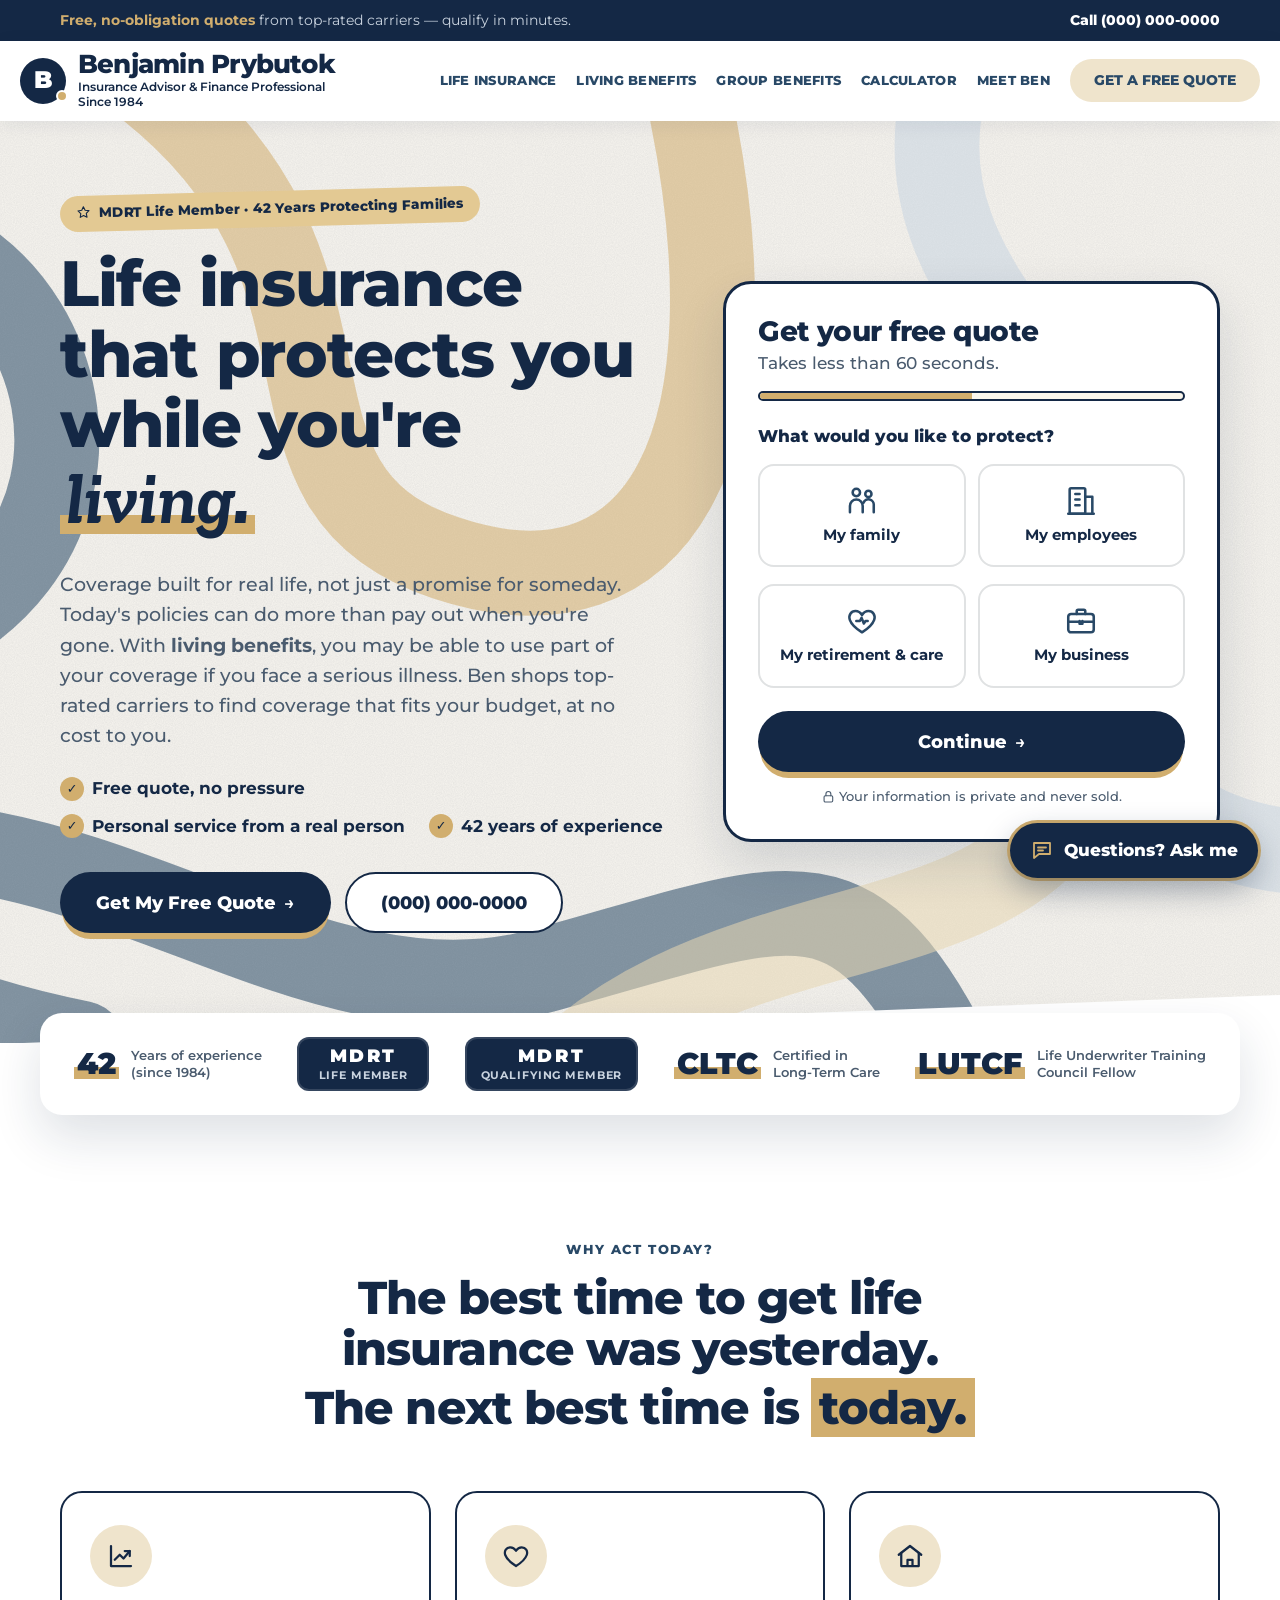
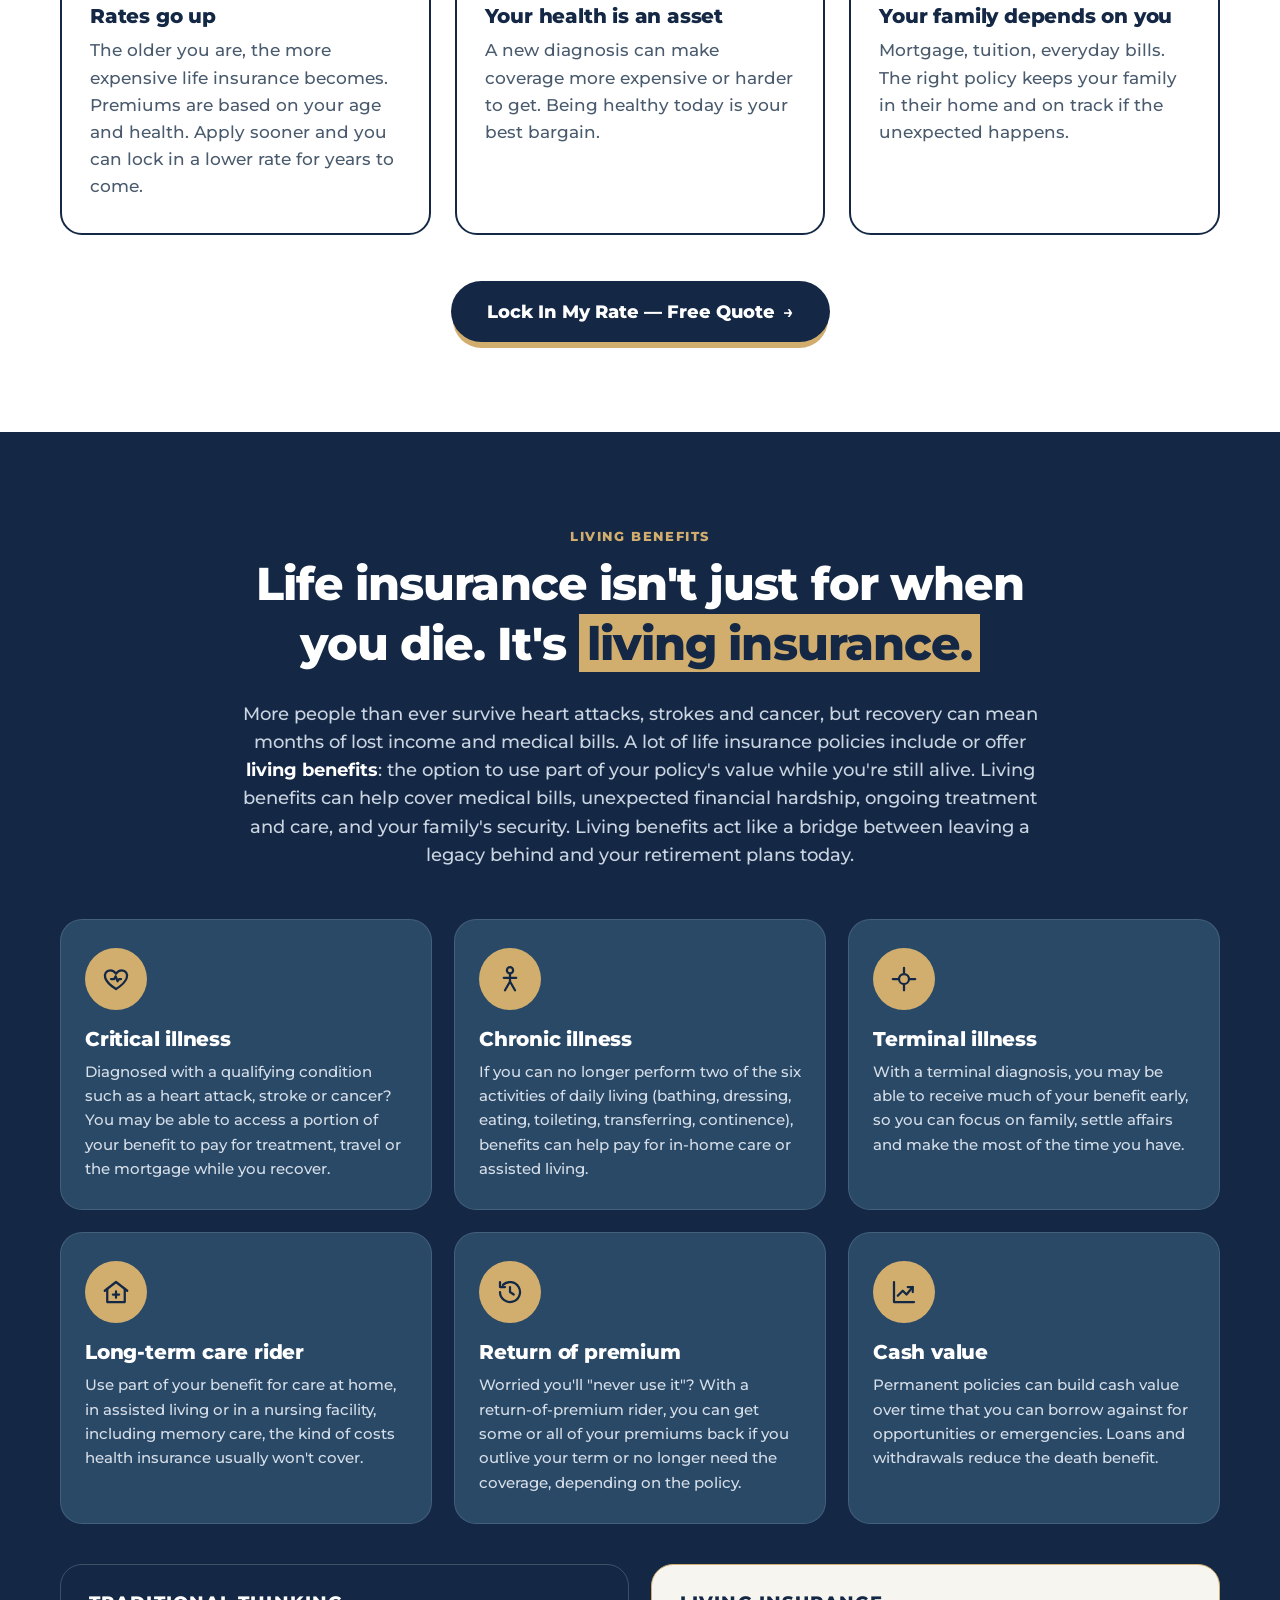
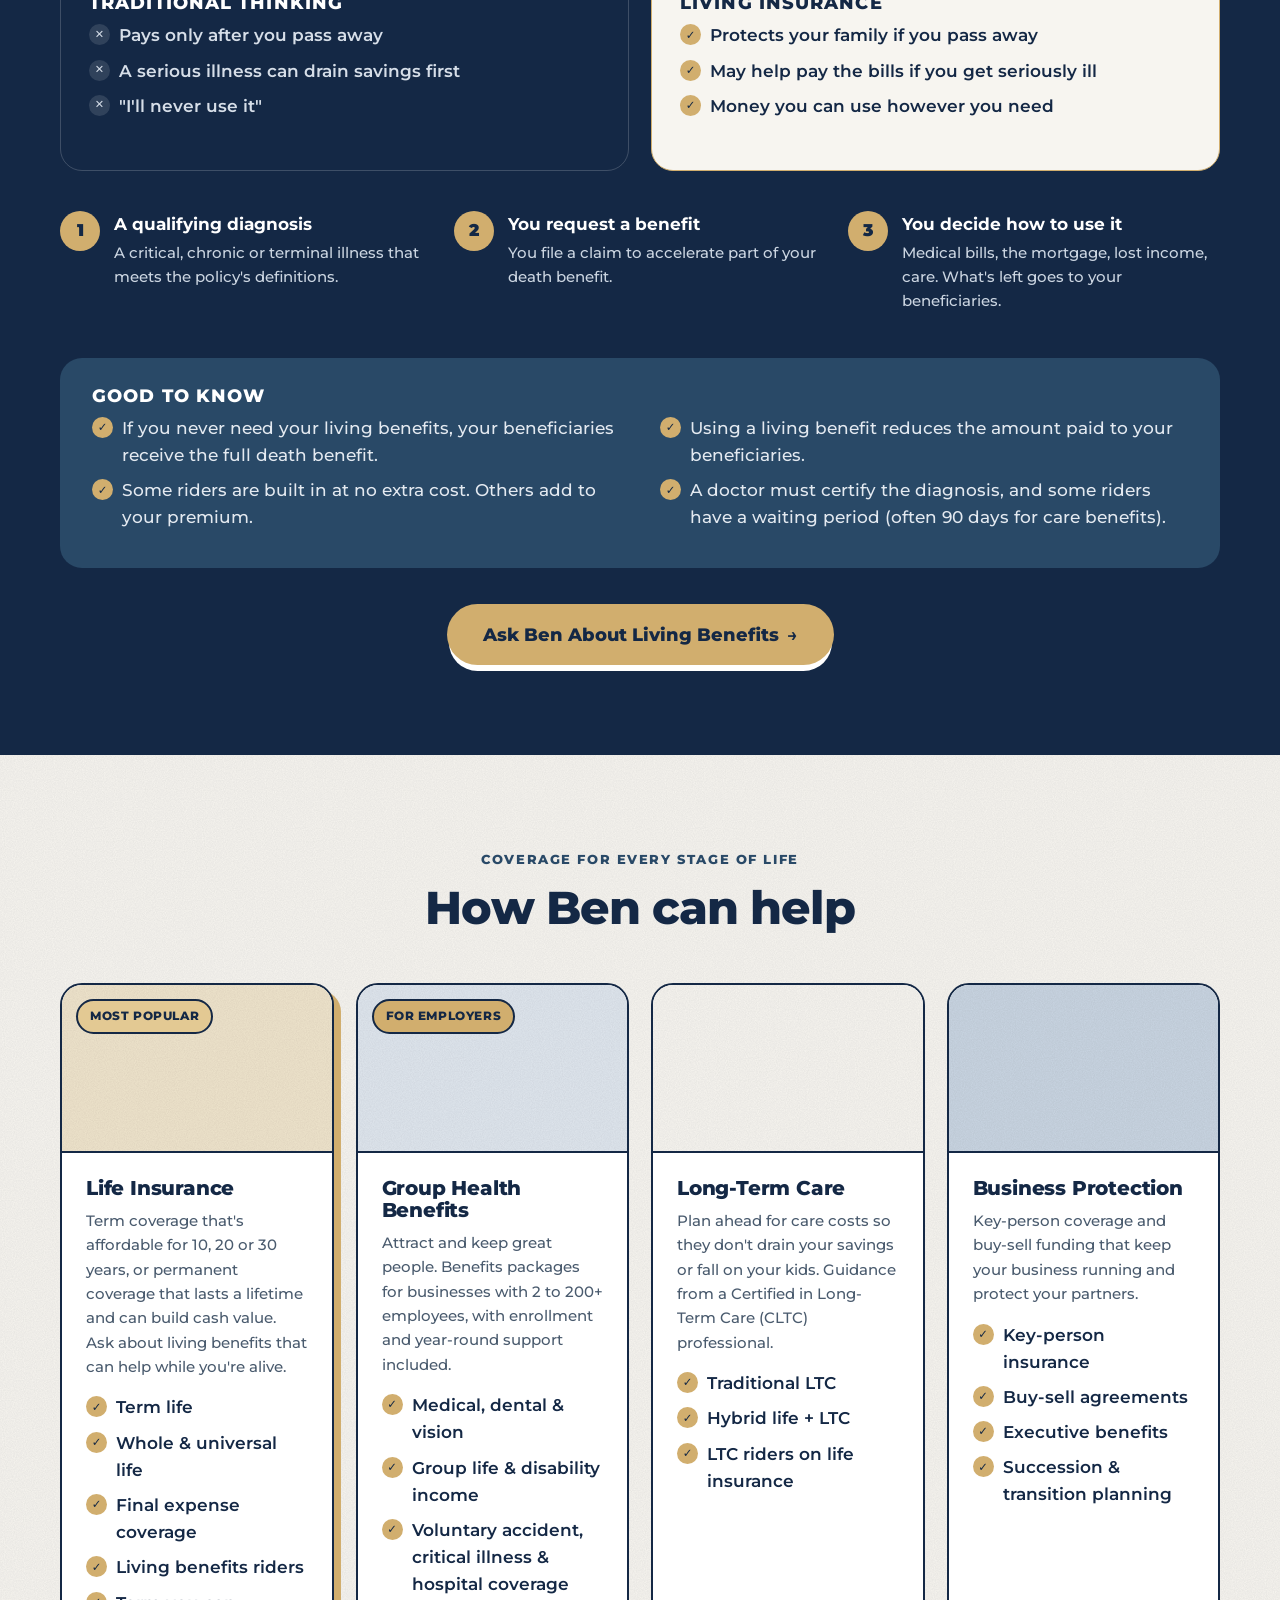
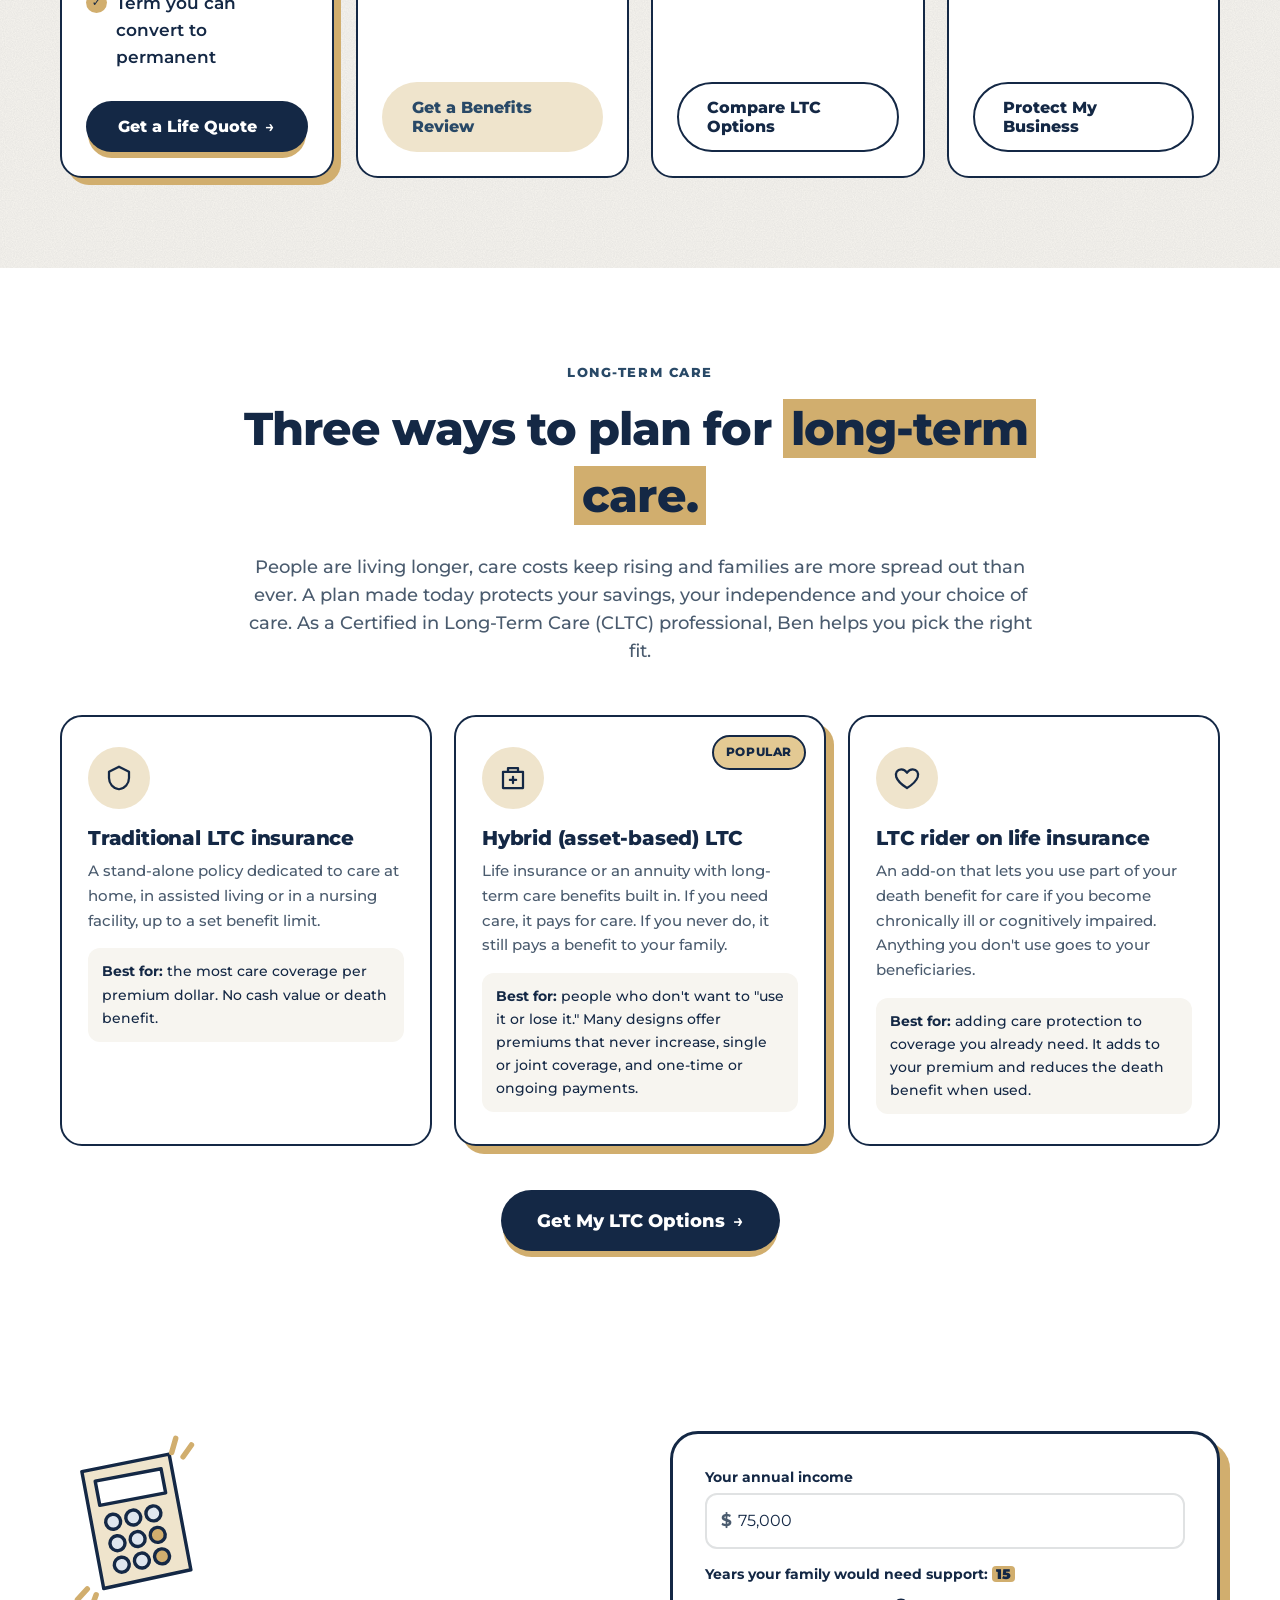
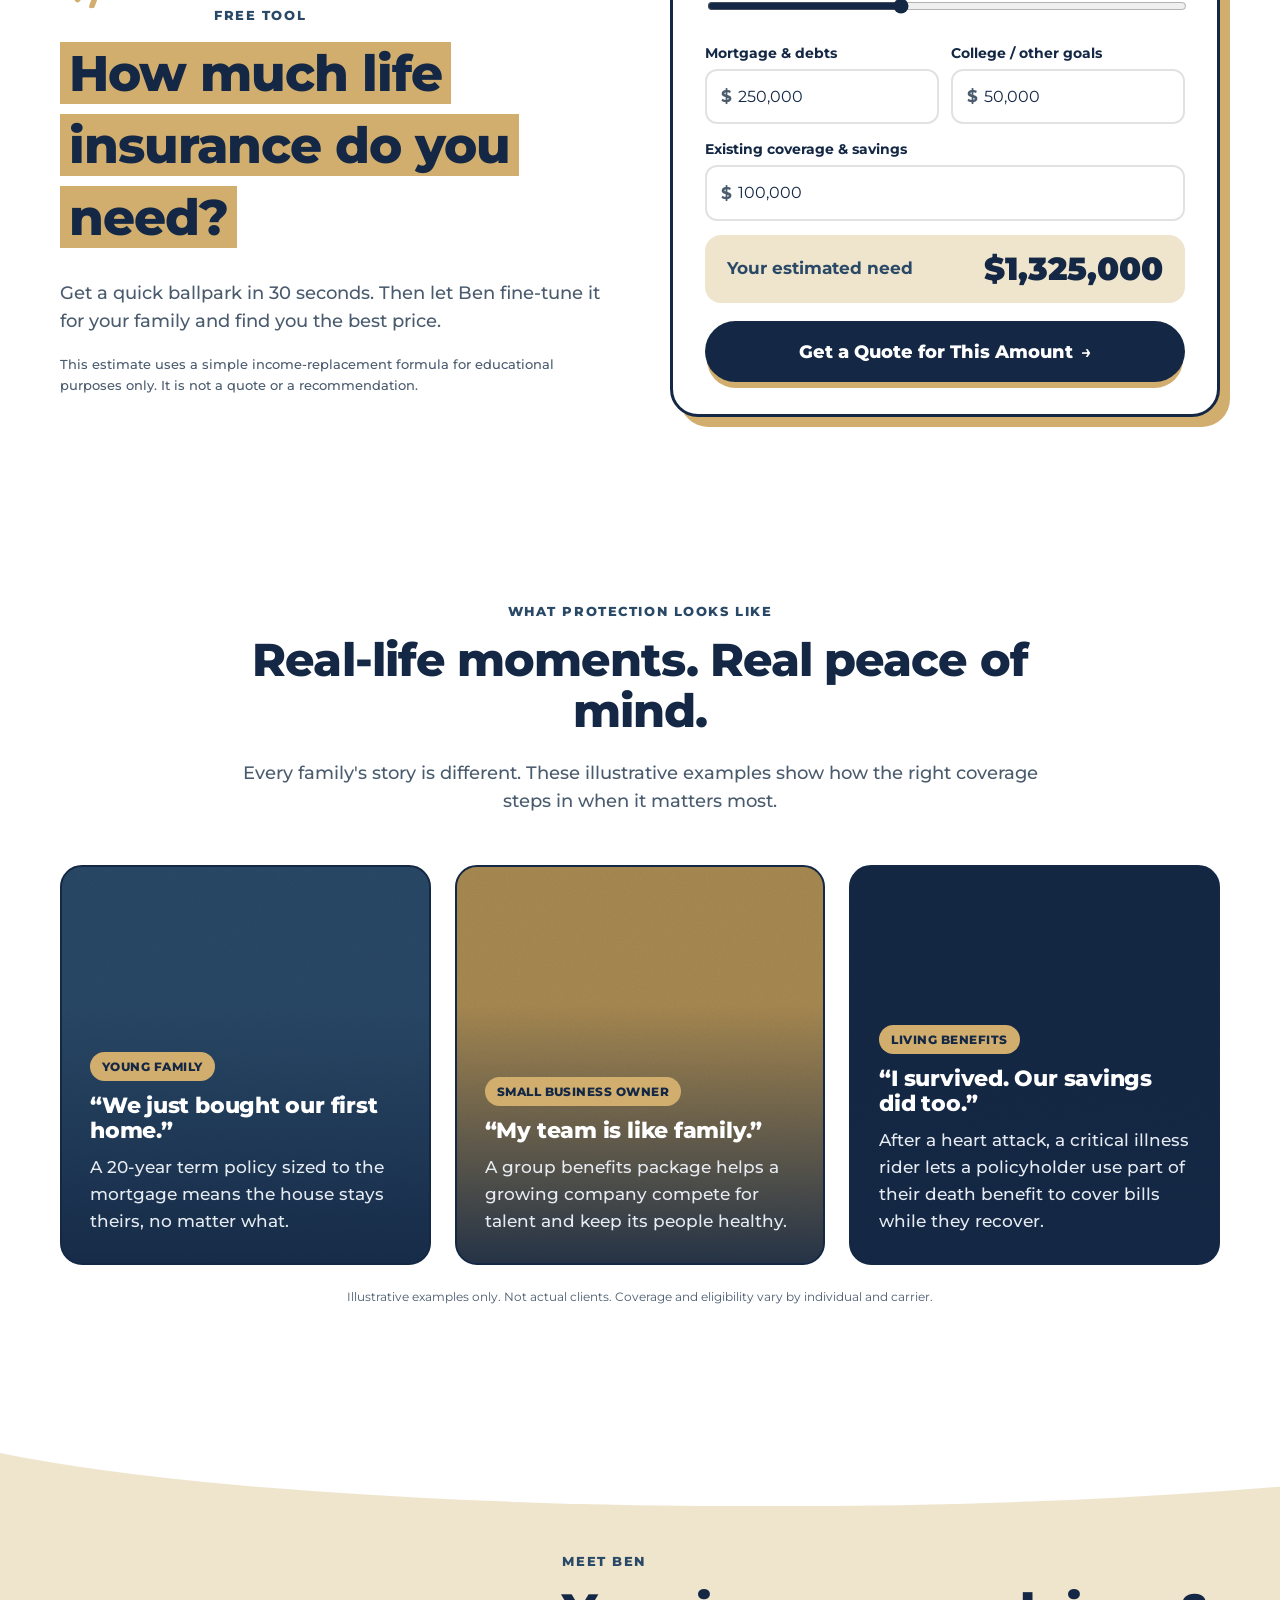
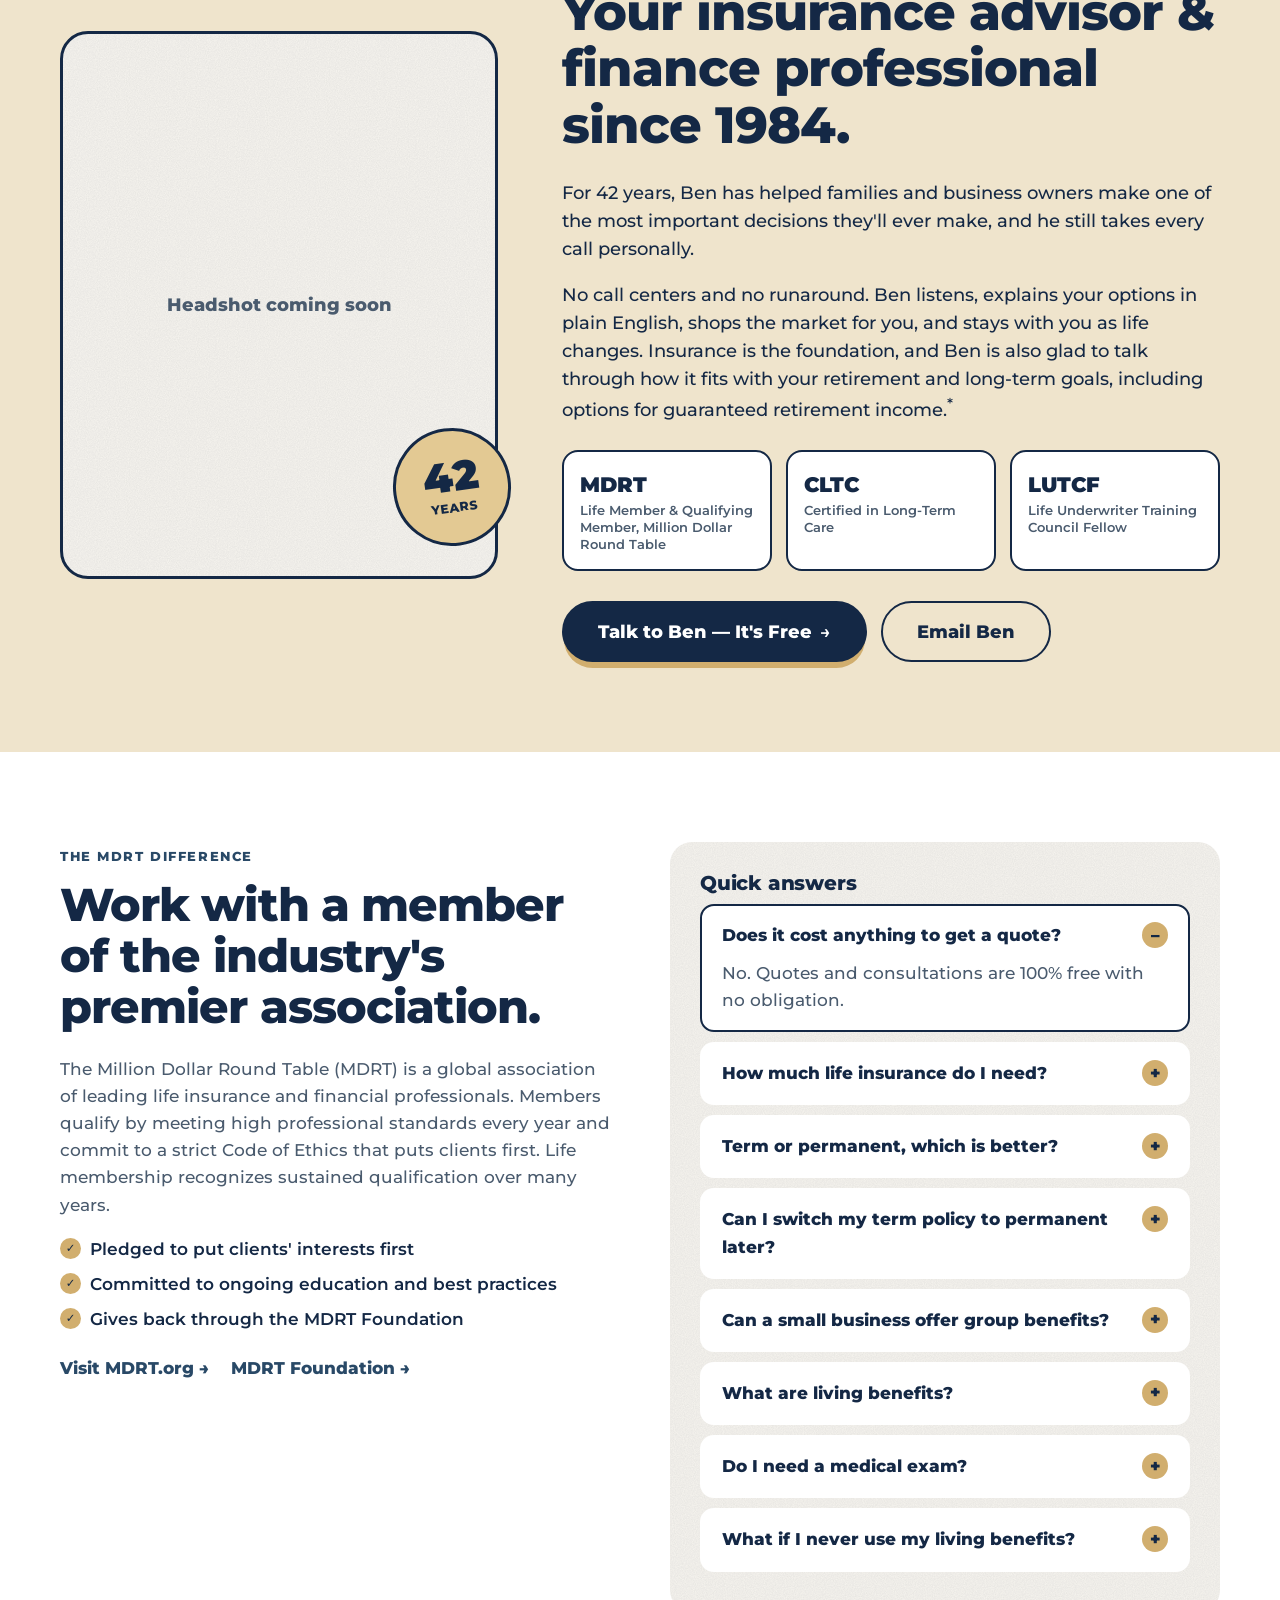
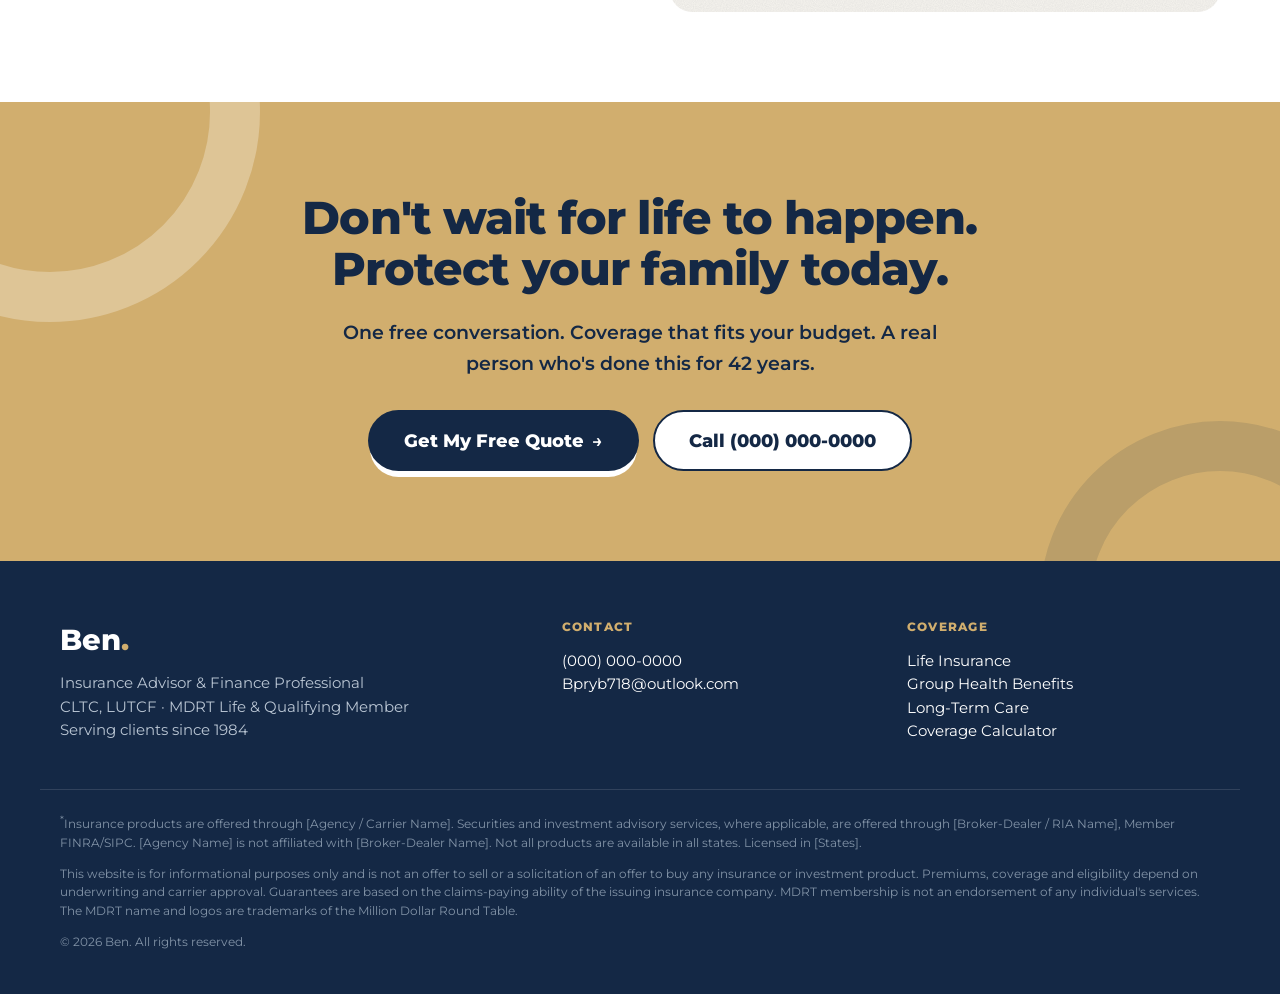
==== commit aeede117: "Match Meet Ben heading to the header tagline Co-Authored-By: Claude Opus 5.5 <noreply@anthropic.com>" ====
--- a/index.html
+++ b/index.html
@@ -463,13 +463,13 @@
       <div class="container about-grid">
         <div class="about-photo">
           <!-- Replace assets/img/headshot.jpg with the AI-cleaned headshot -->
-          <img src="assets/img/headshot.jpg" alt="Ben, financial concierge and coach"
+          <img src="assets/img/headshot.jpg" alt="Benjamin Prybutok, insurance advisor and finance professional"
                onerror="this.parentElement.classList.add('no-photo'); this.remove();">
           <div class="photo-badge"><strong>42</strong><span>years</span></div>
         </div>
         <div class="about-copy">
           <span class="kicker">Meet Ben</span>
-          <h2>Your financial concierge &amp; coach since 1984.</h2>
+          <h2>Your insurance advisor &amp; finance professional since 1984.</h2>
           <p>For 42 years, Ben has helped families and business owners make one of the most important decisions they'll ever make, and he still takes every call personally.</p>
           <p>No call centers and no runaround. Ben listens, explains your options in plain English, shops the market for you, and stays with you as life changes. Insurance is the foundation, and Ben is also glad to talk through how it fits with your retirement and long-term goals, including options for guaranteed retirement income.<sup>*</sup></p>
 
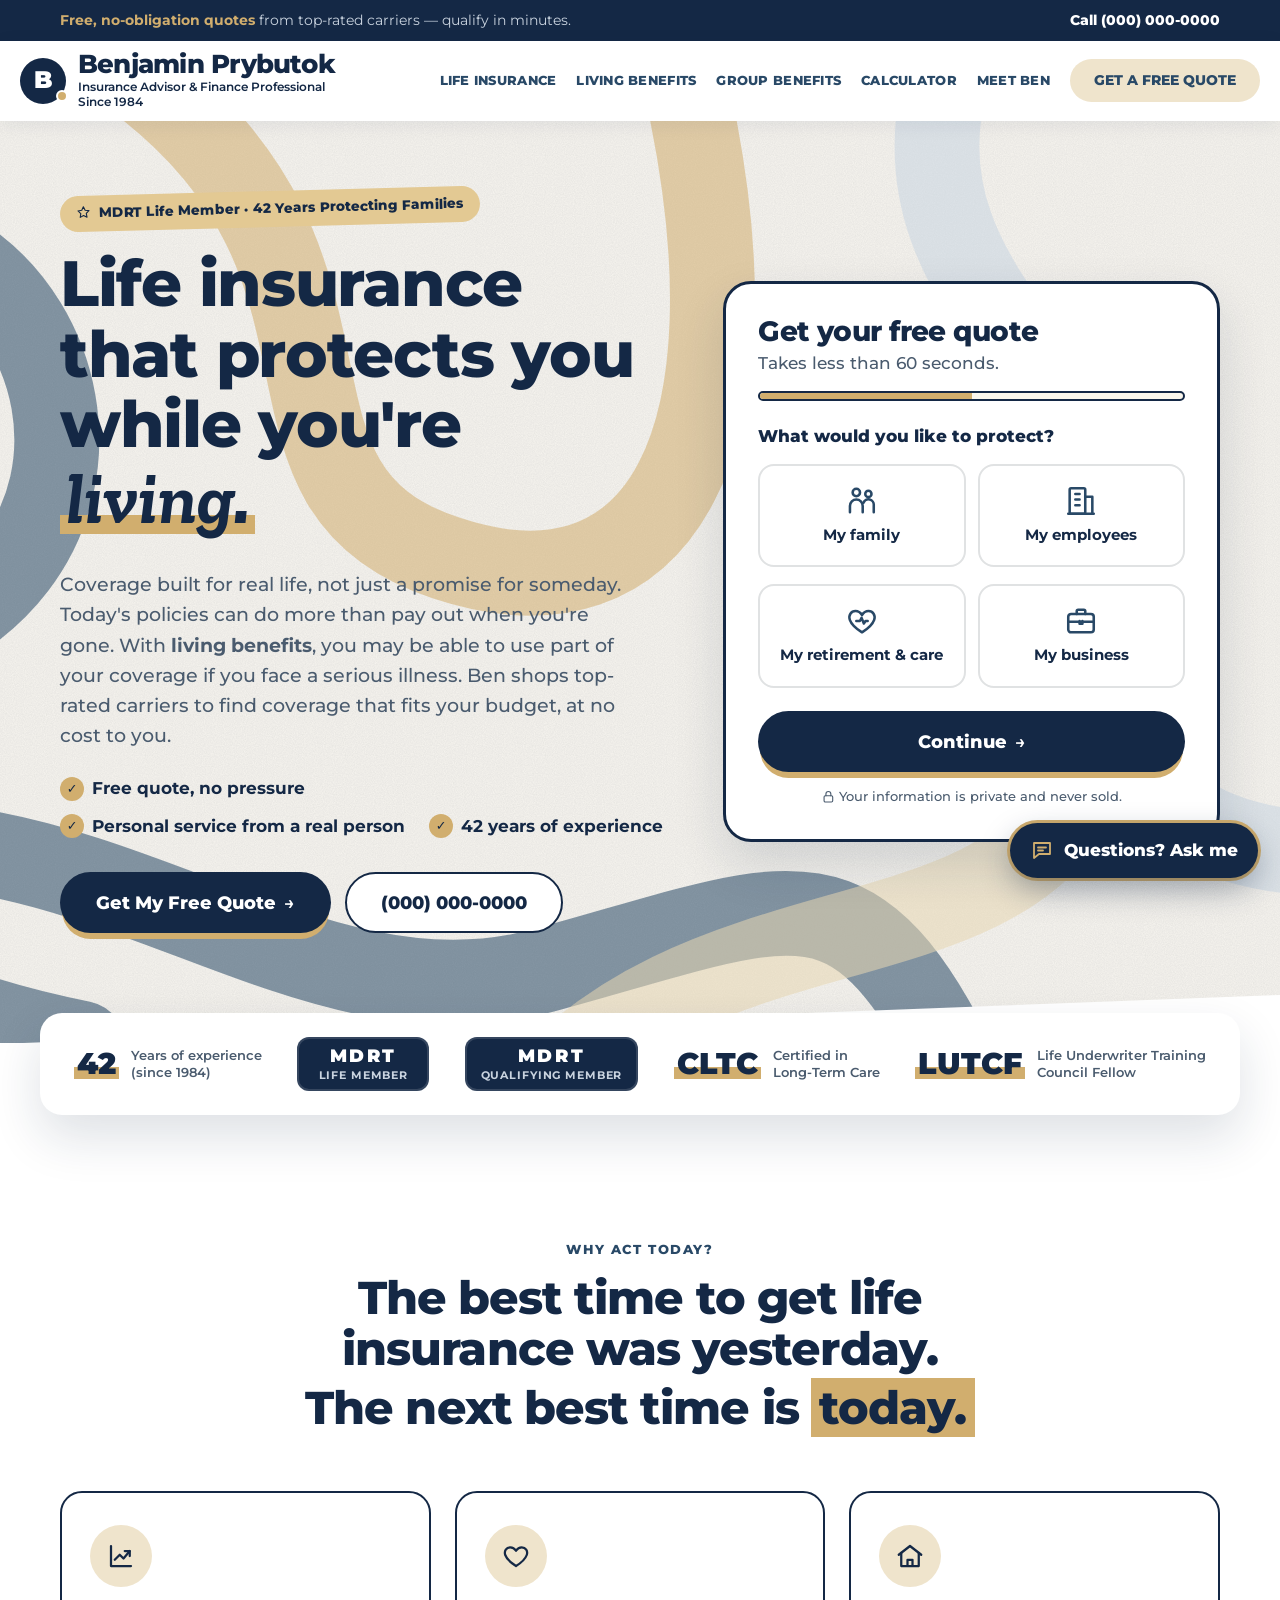
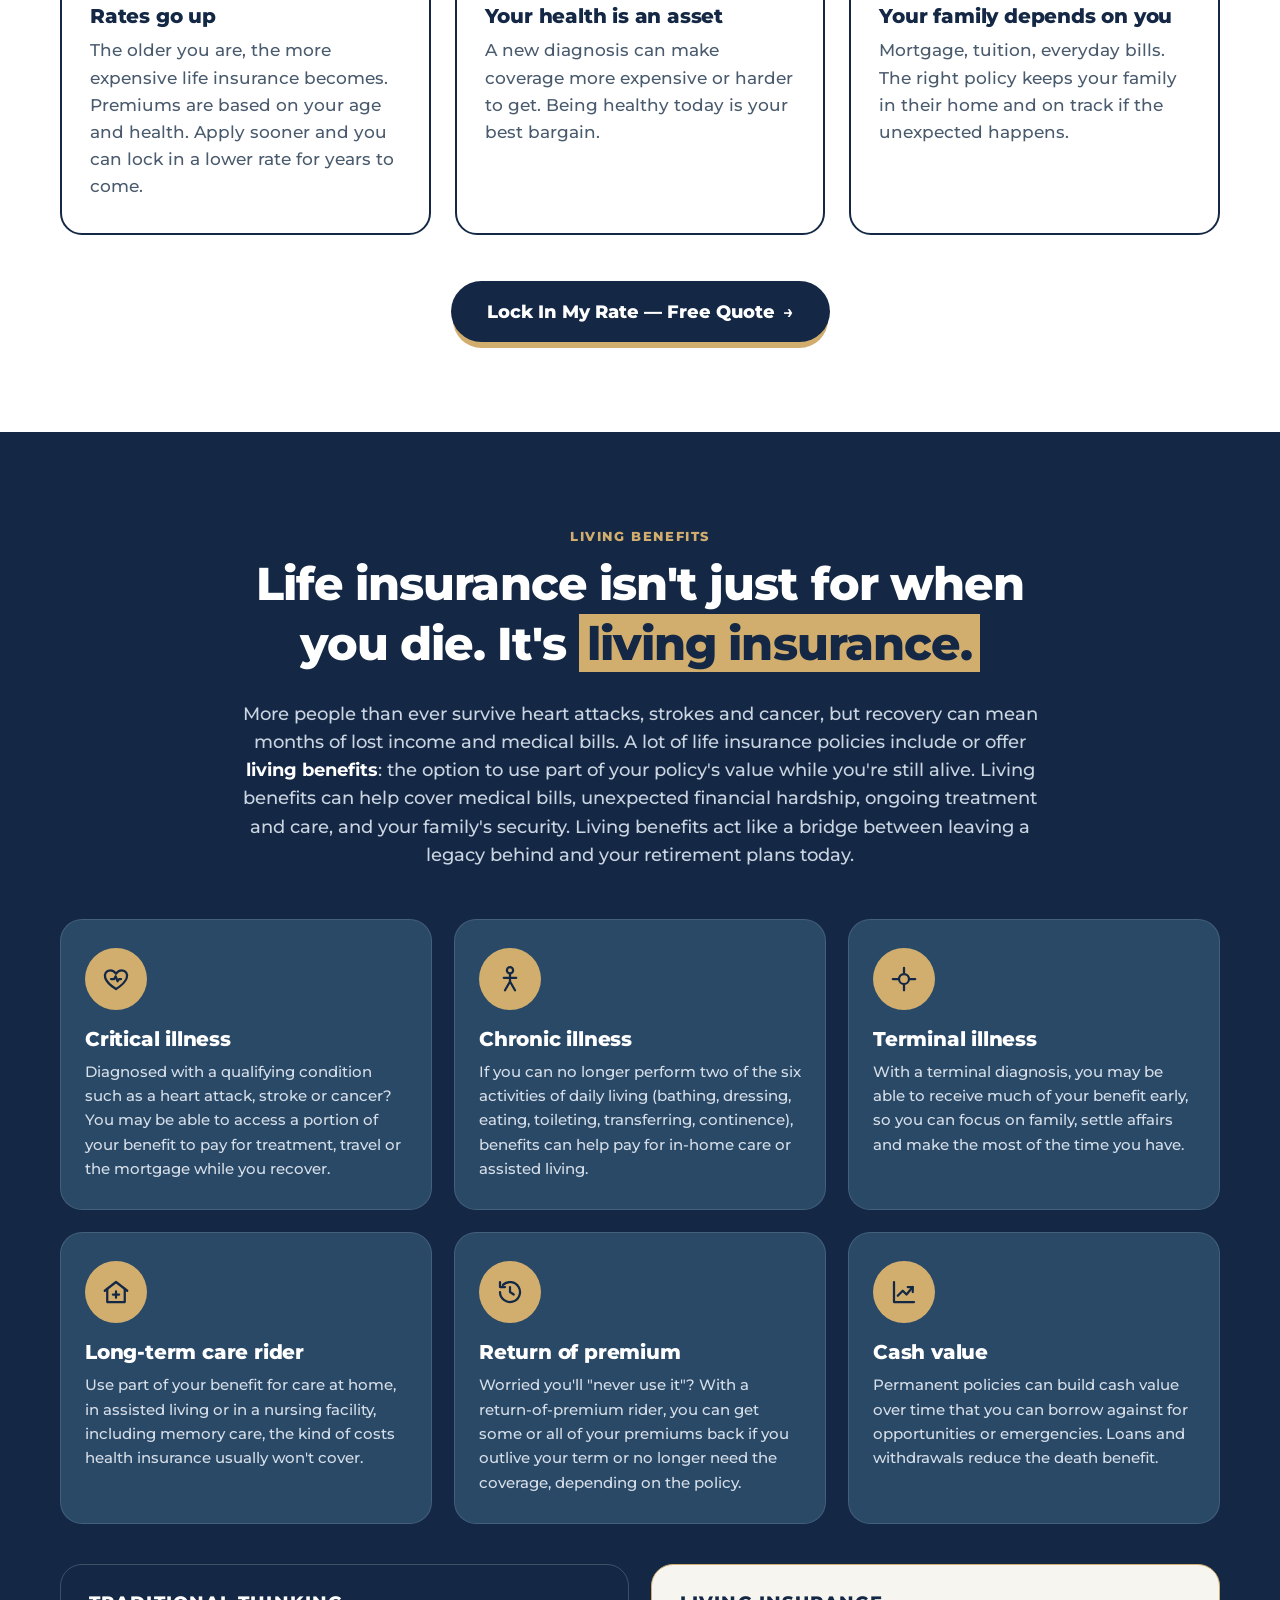
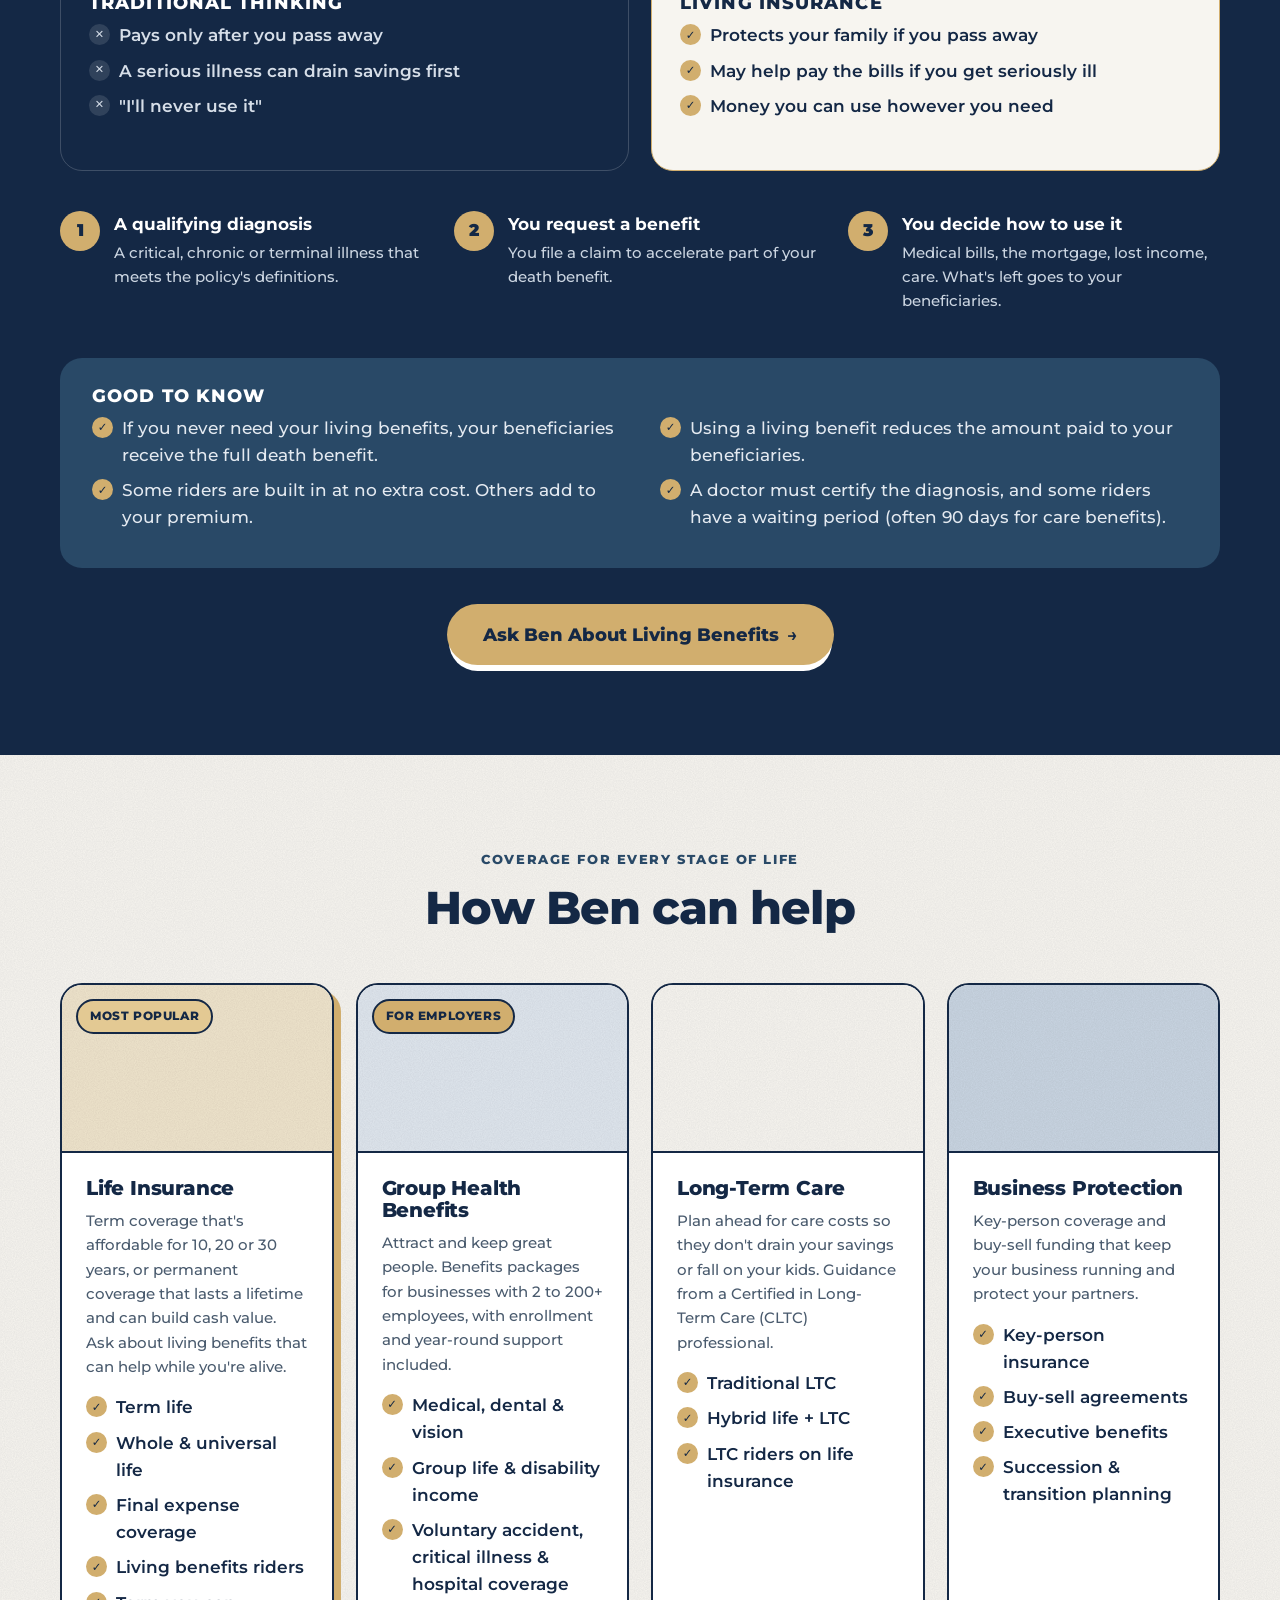
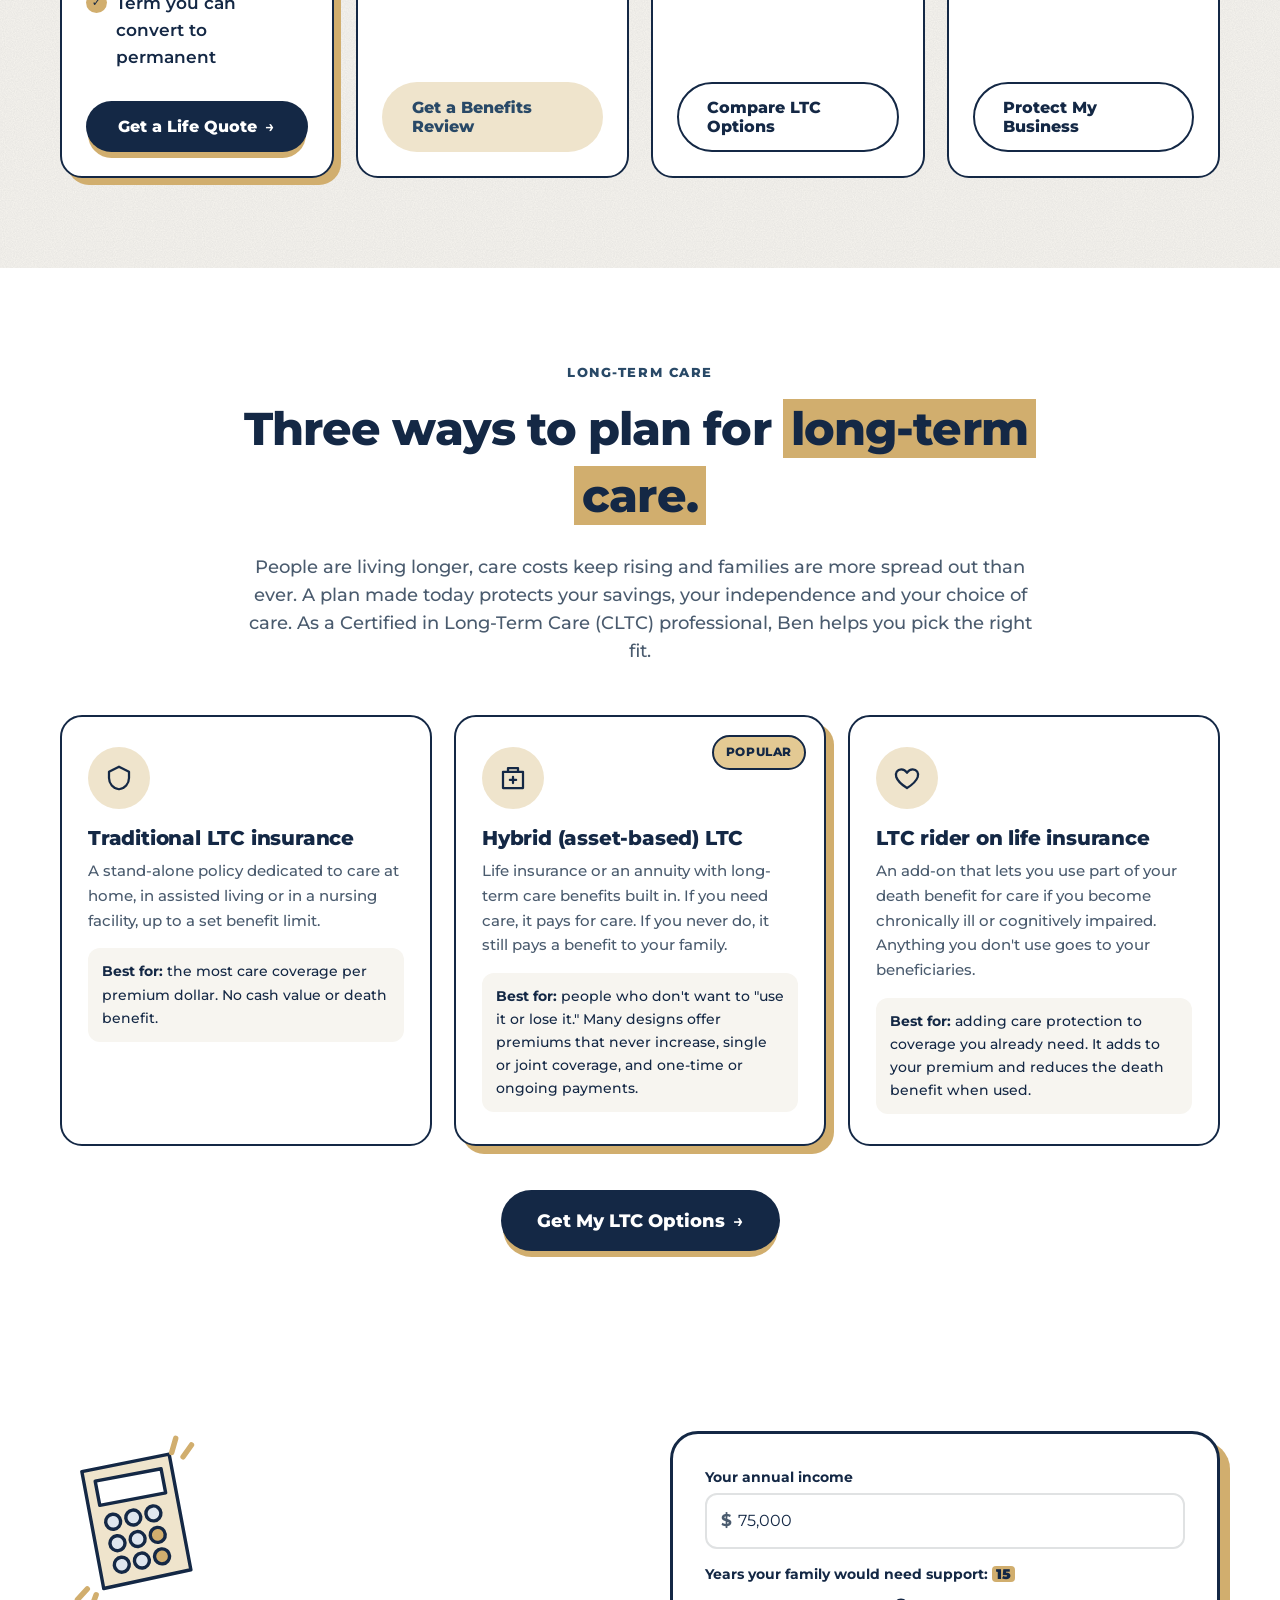
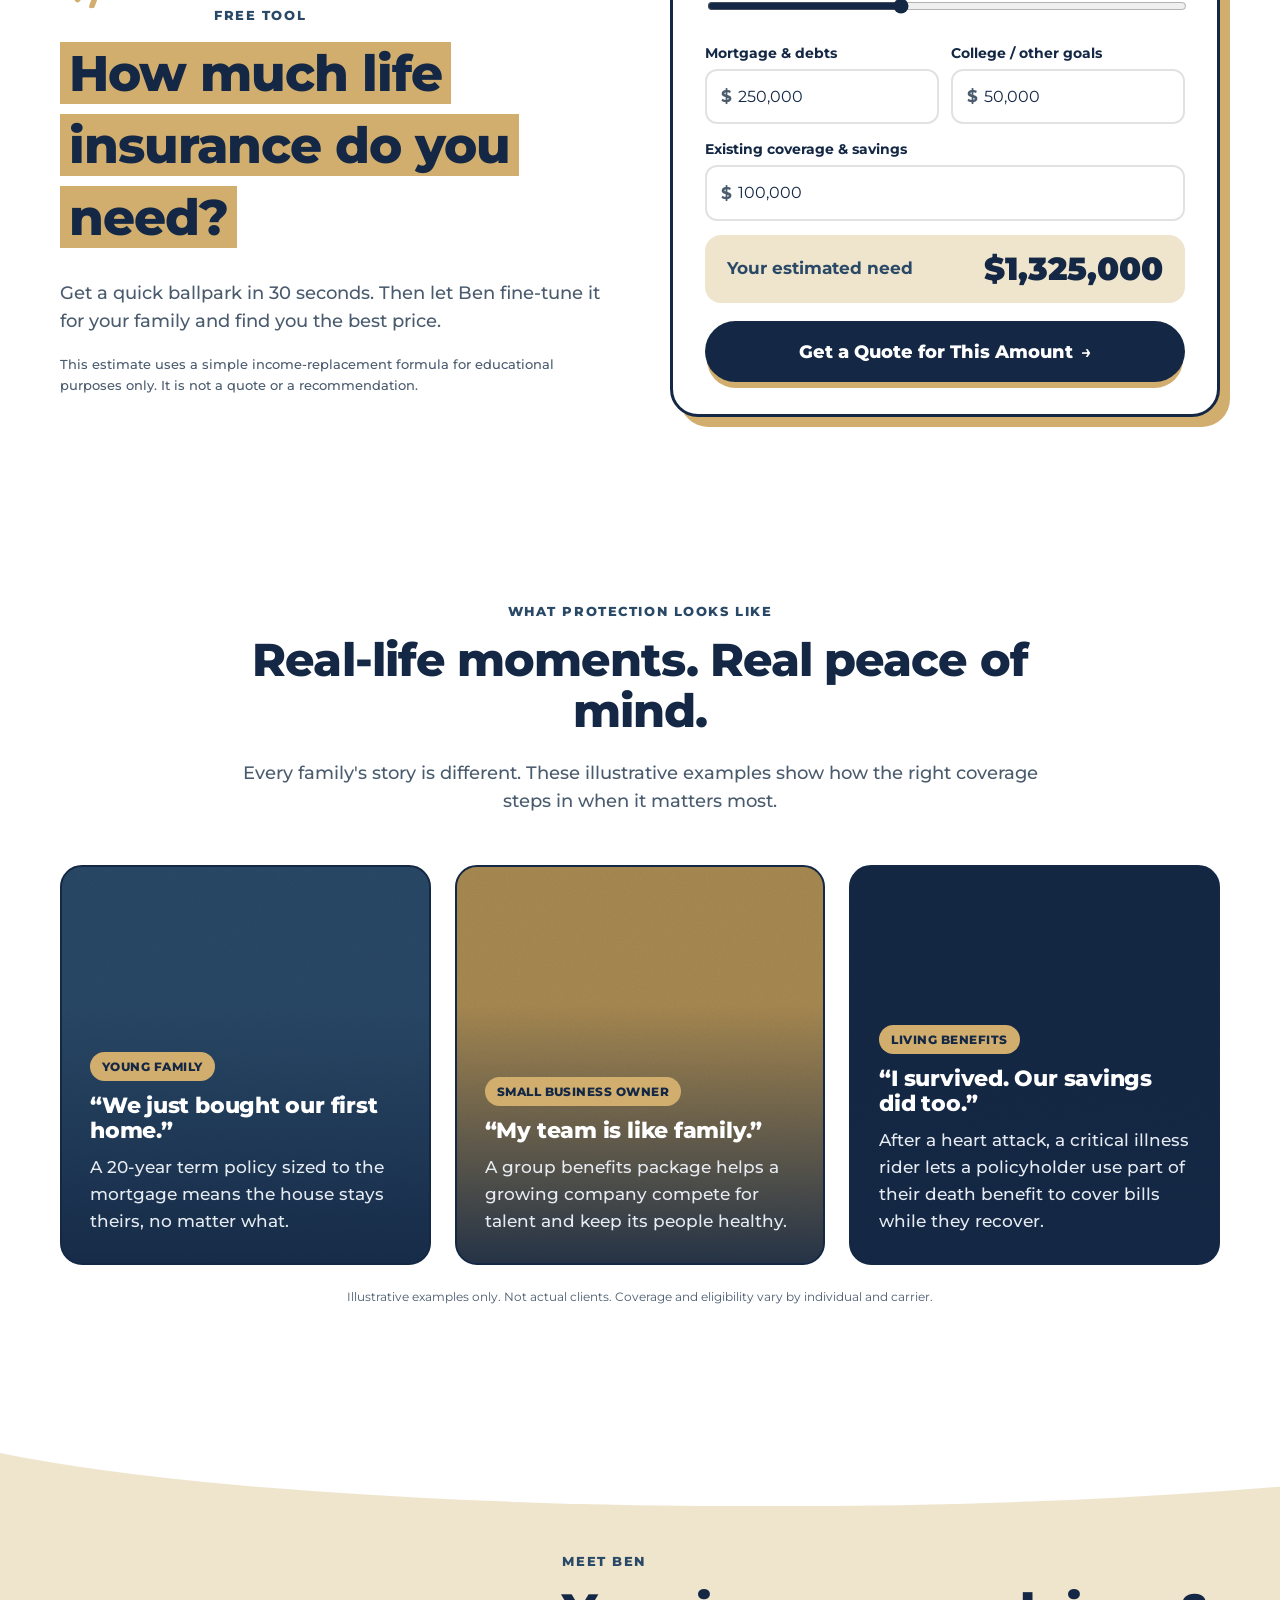
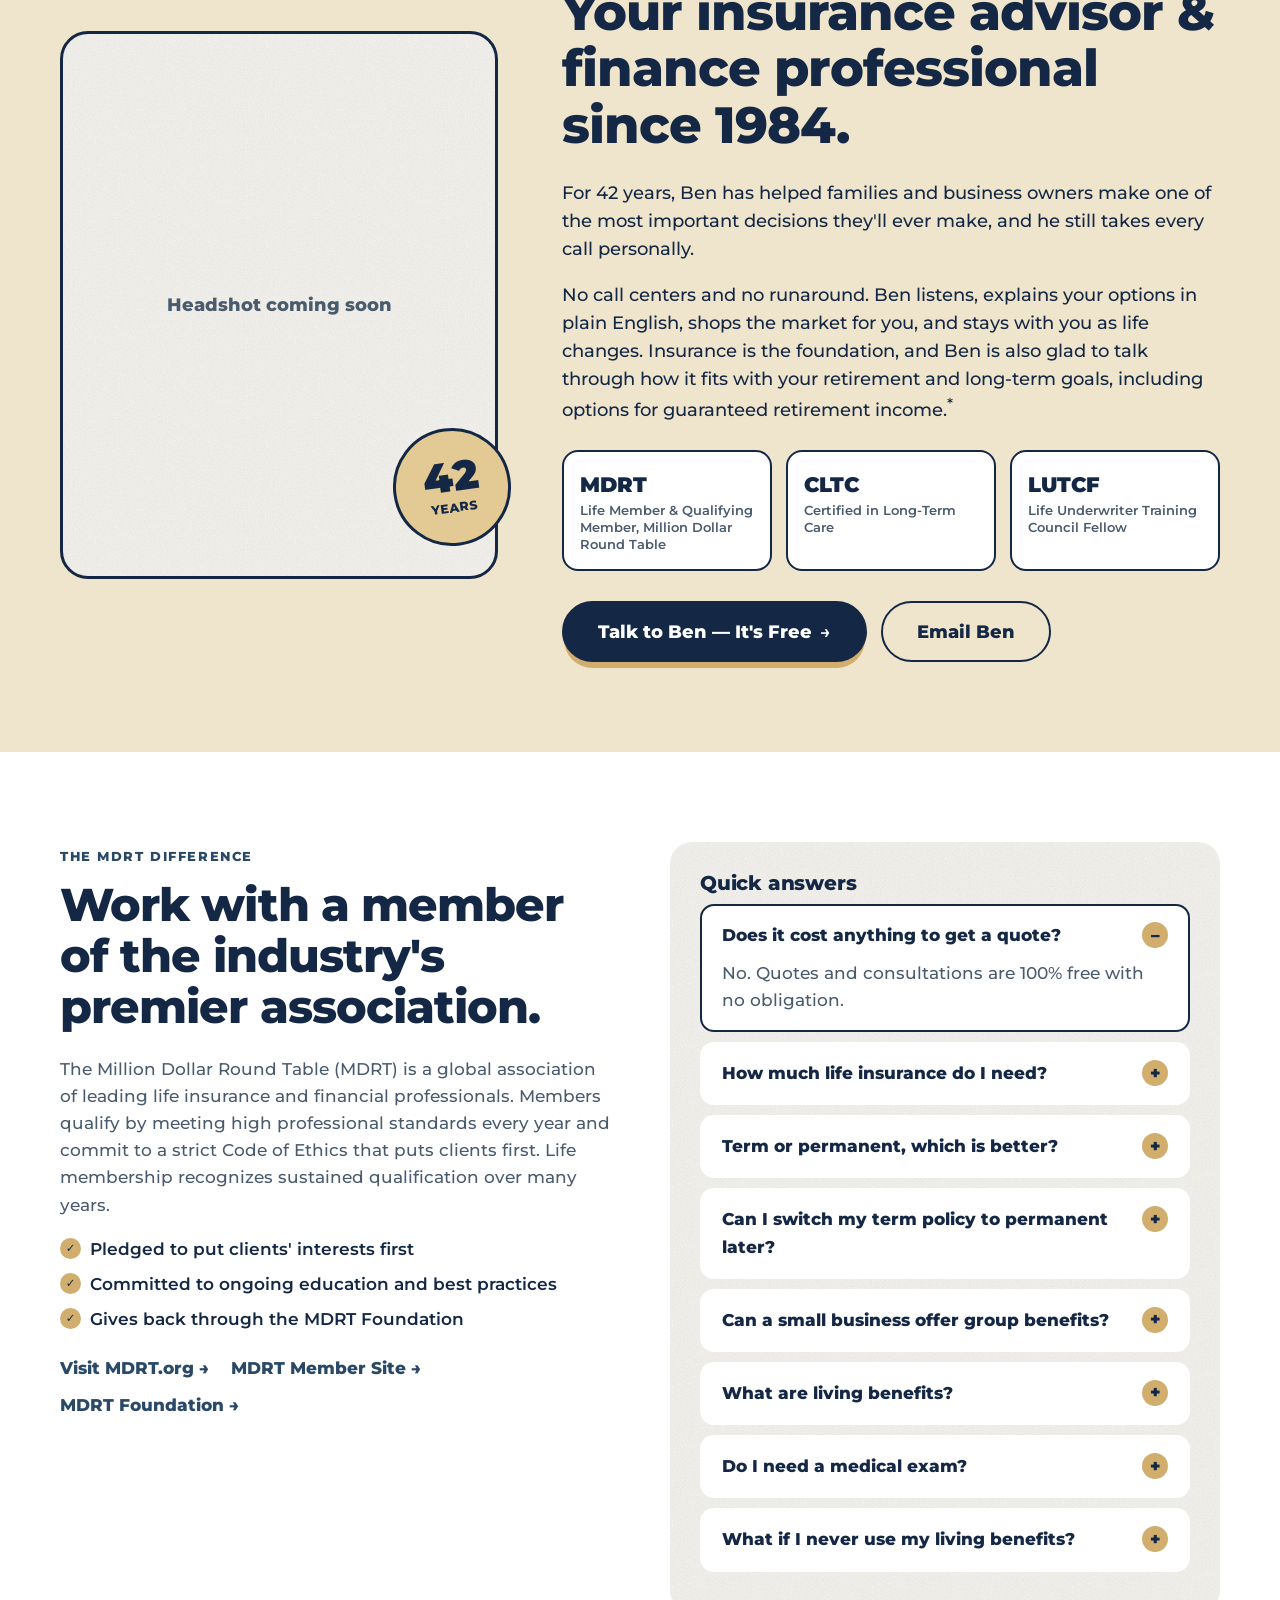
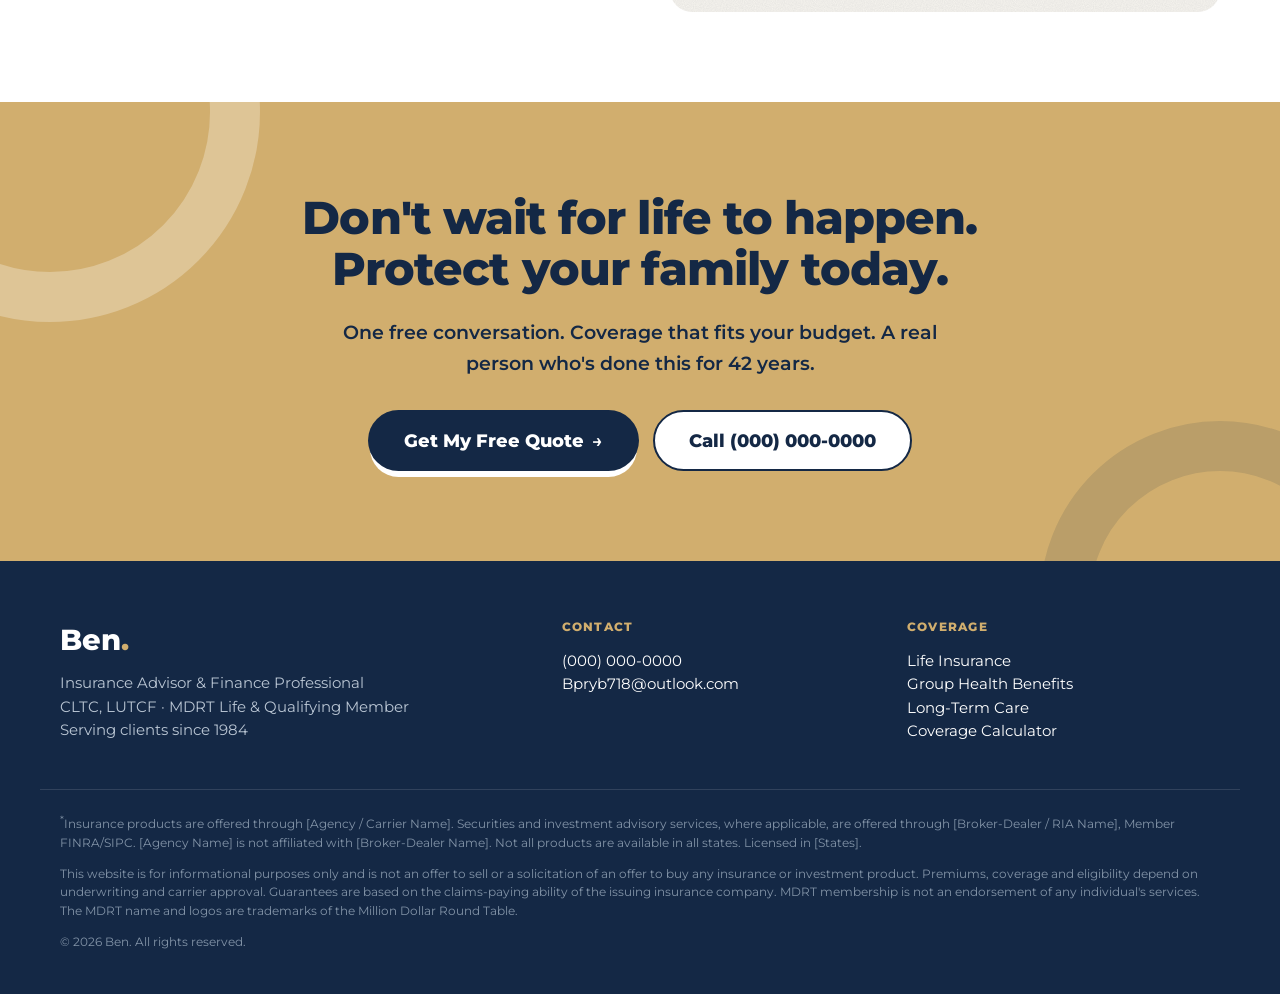
==== commit 9312775c: "Add MDRT member site link in place of the broken Code of Ethics link Co-Authored-By: Claude Opus 5.5" ====
--- a/index.html
+++ b/index.html
@@ -500,6 +500,7 @@
           </ul>
           <p class="links">
             <a href="https://www.mdrt.org/" target="_blank" rel="noopener">Visit MDRT.org →</a>
+            <a href="https://members.mdrt.org/" target="_blank" rel="noopener">MDRT Member Site →</a>
             <a href="https://www.mdrtfoundation.org/" target="_blank" rel="noopener">MDRT Foundation →</a>
           </p>
         </div>
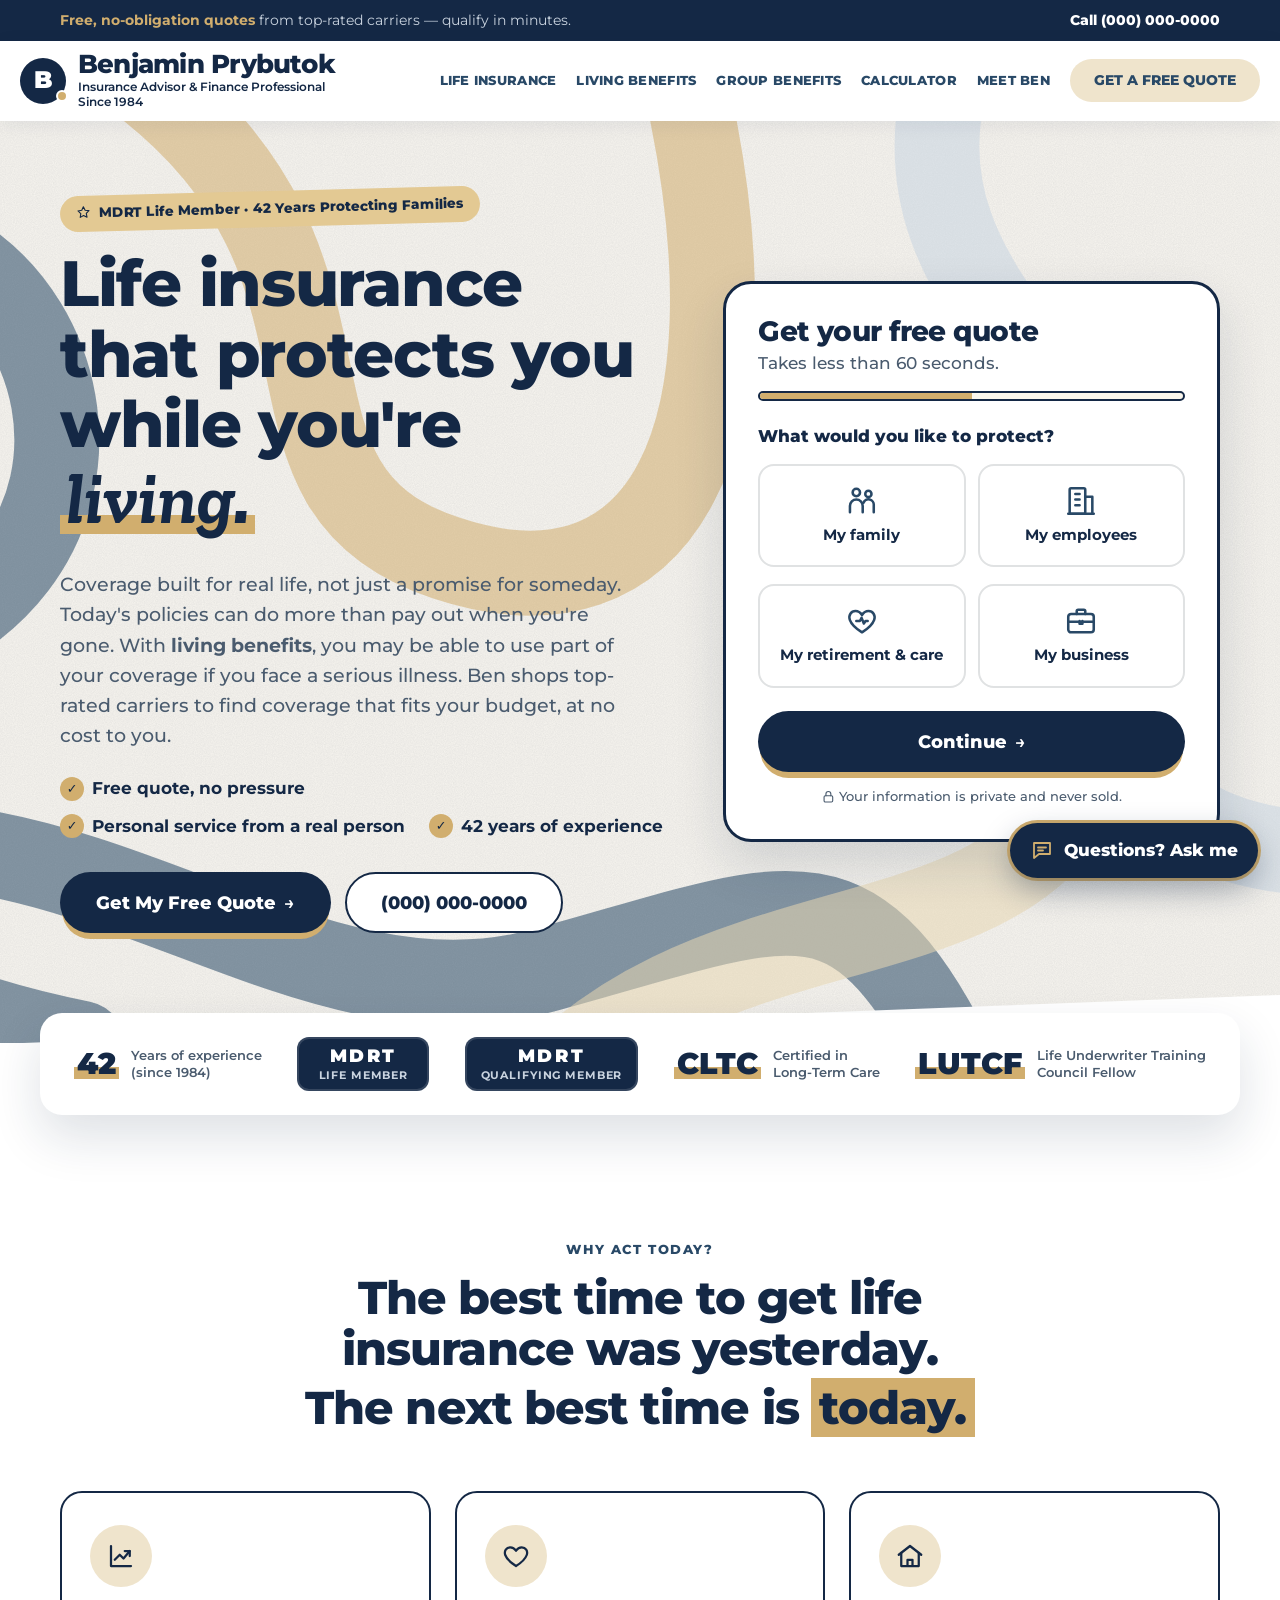
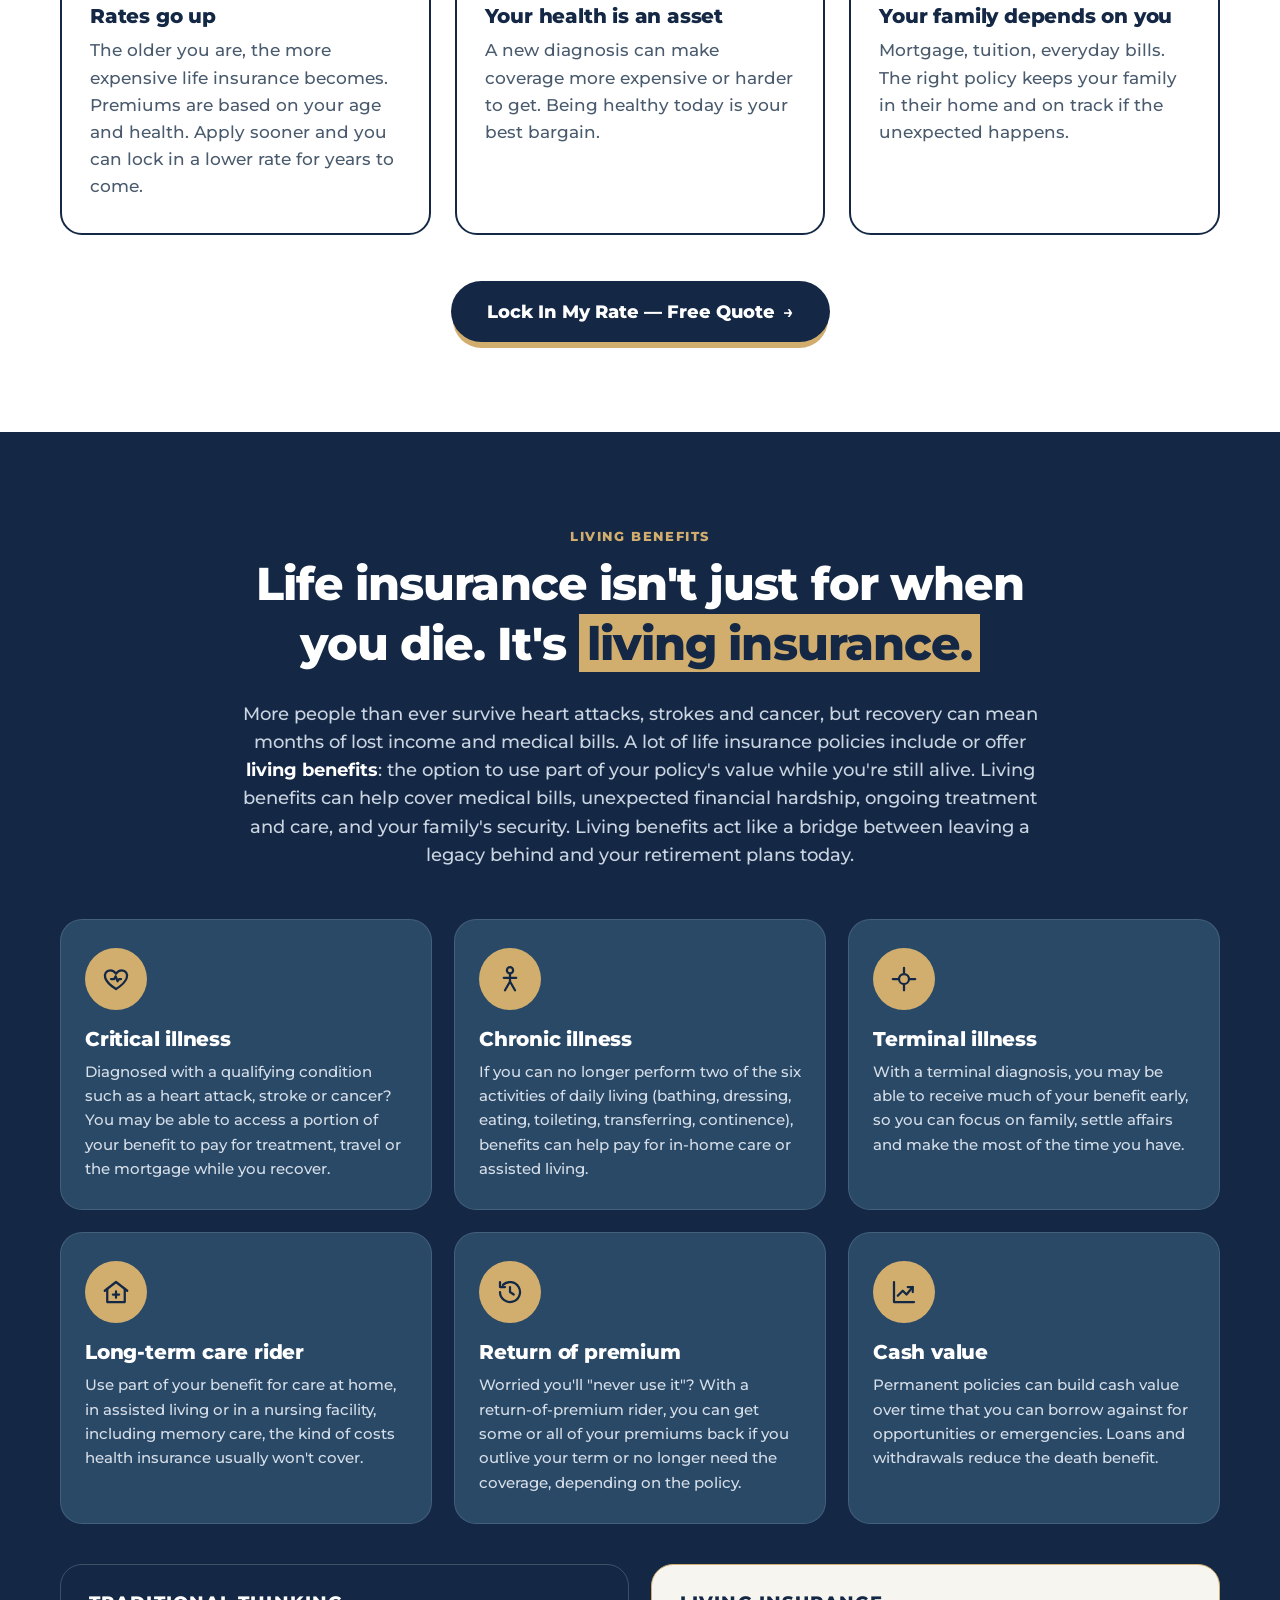
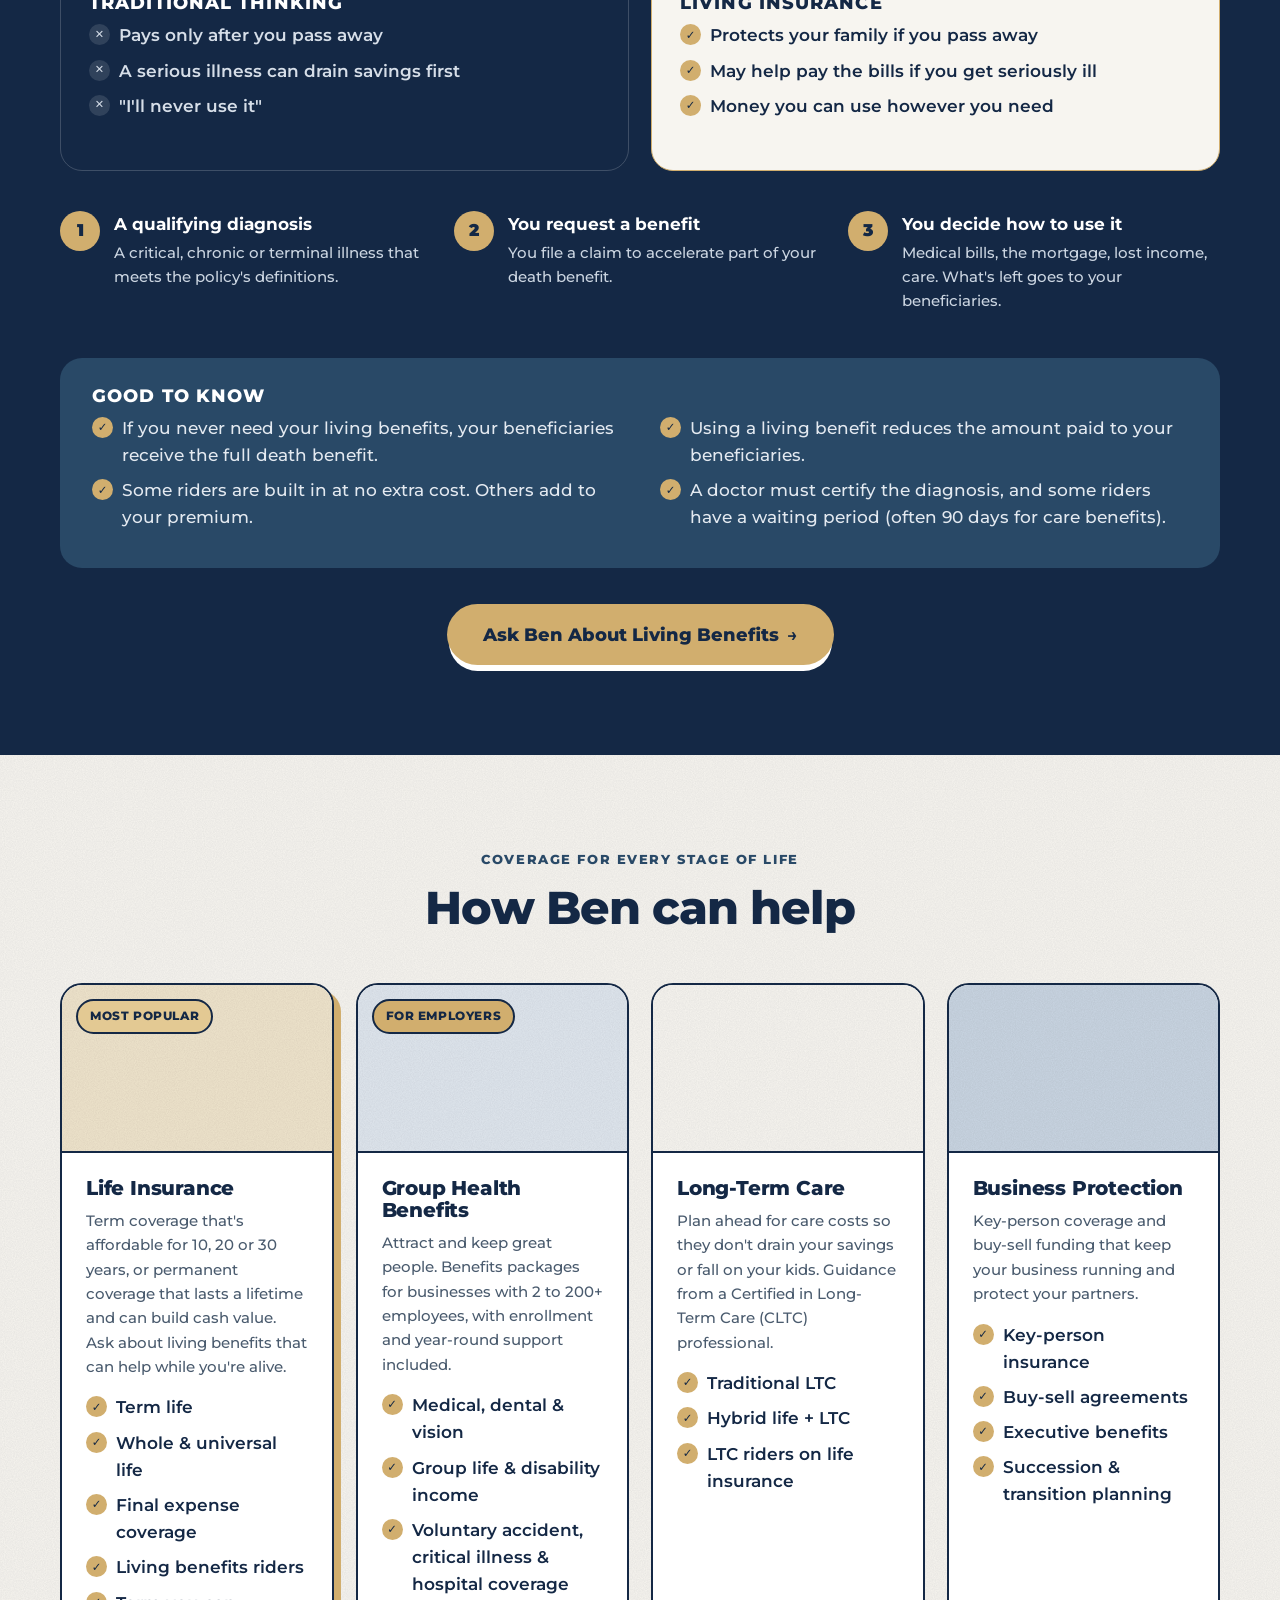
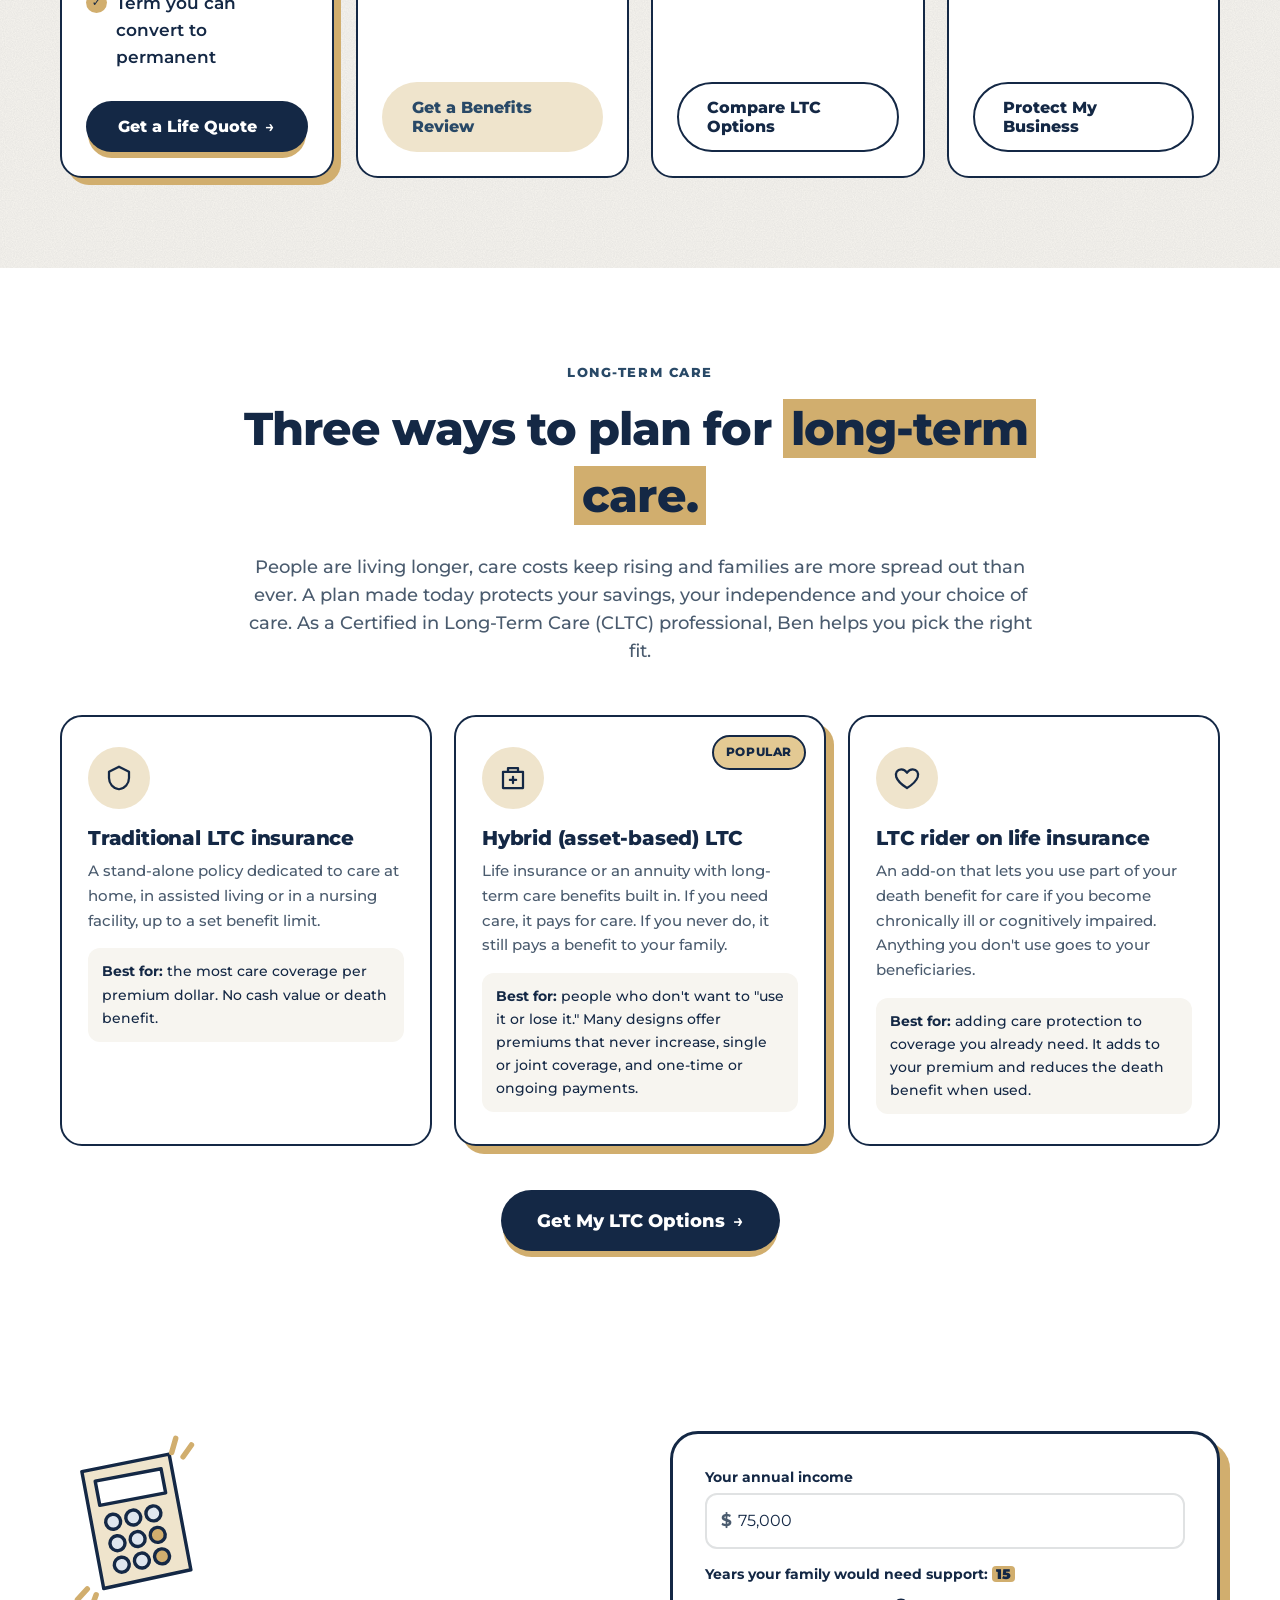
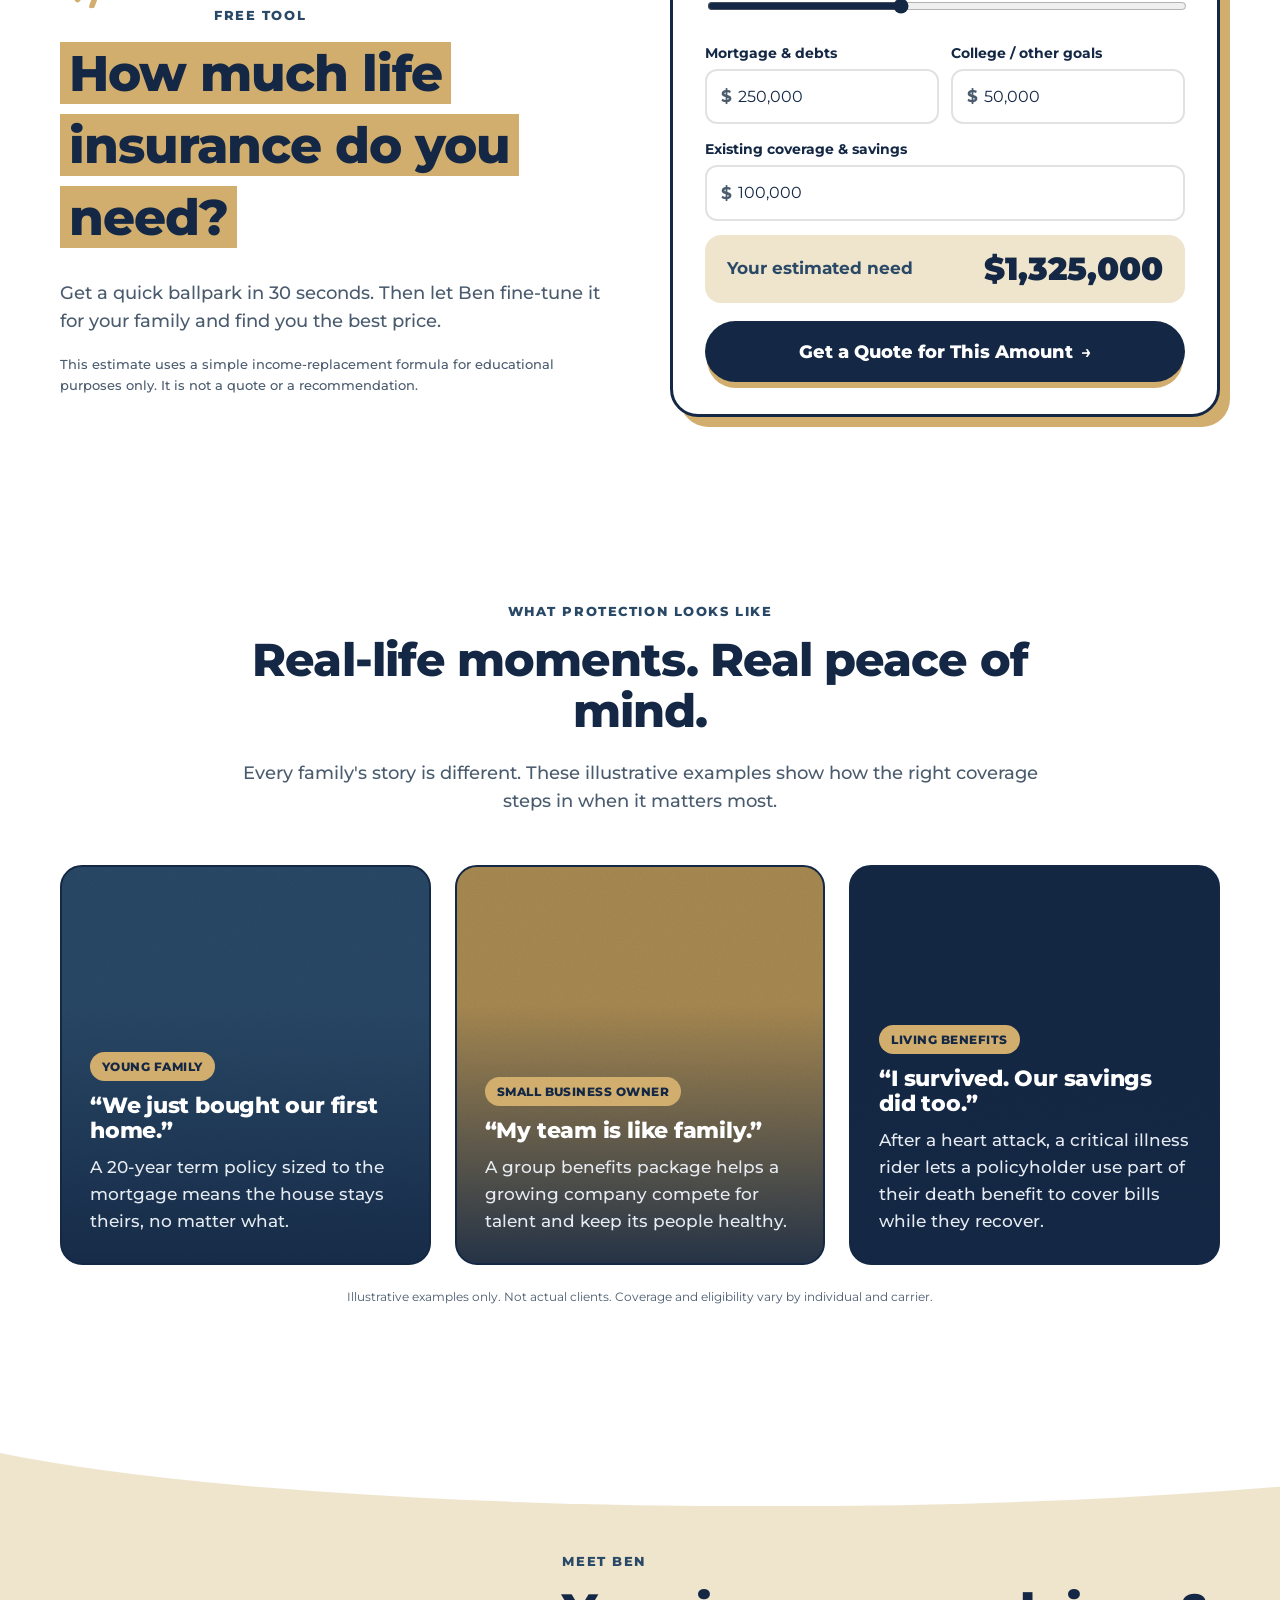
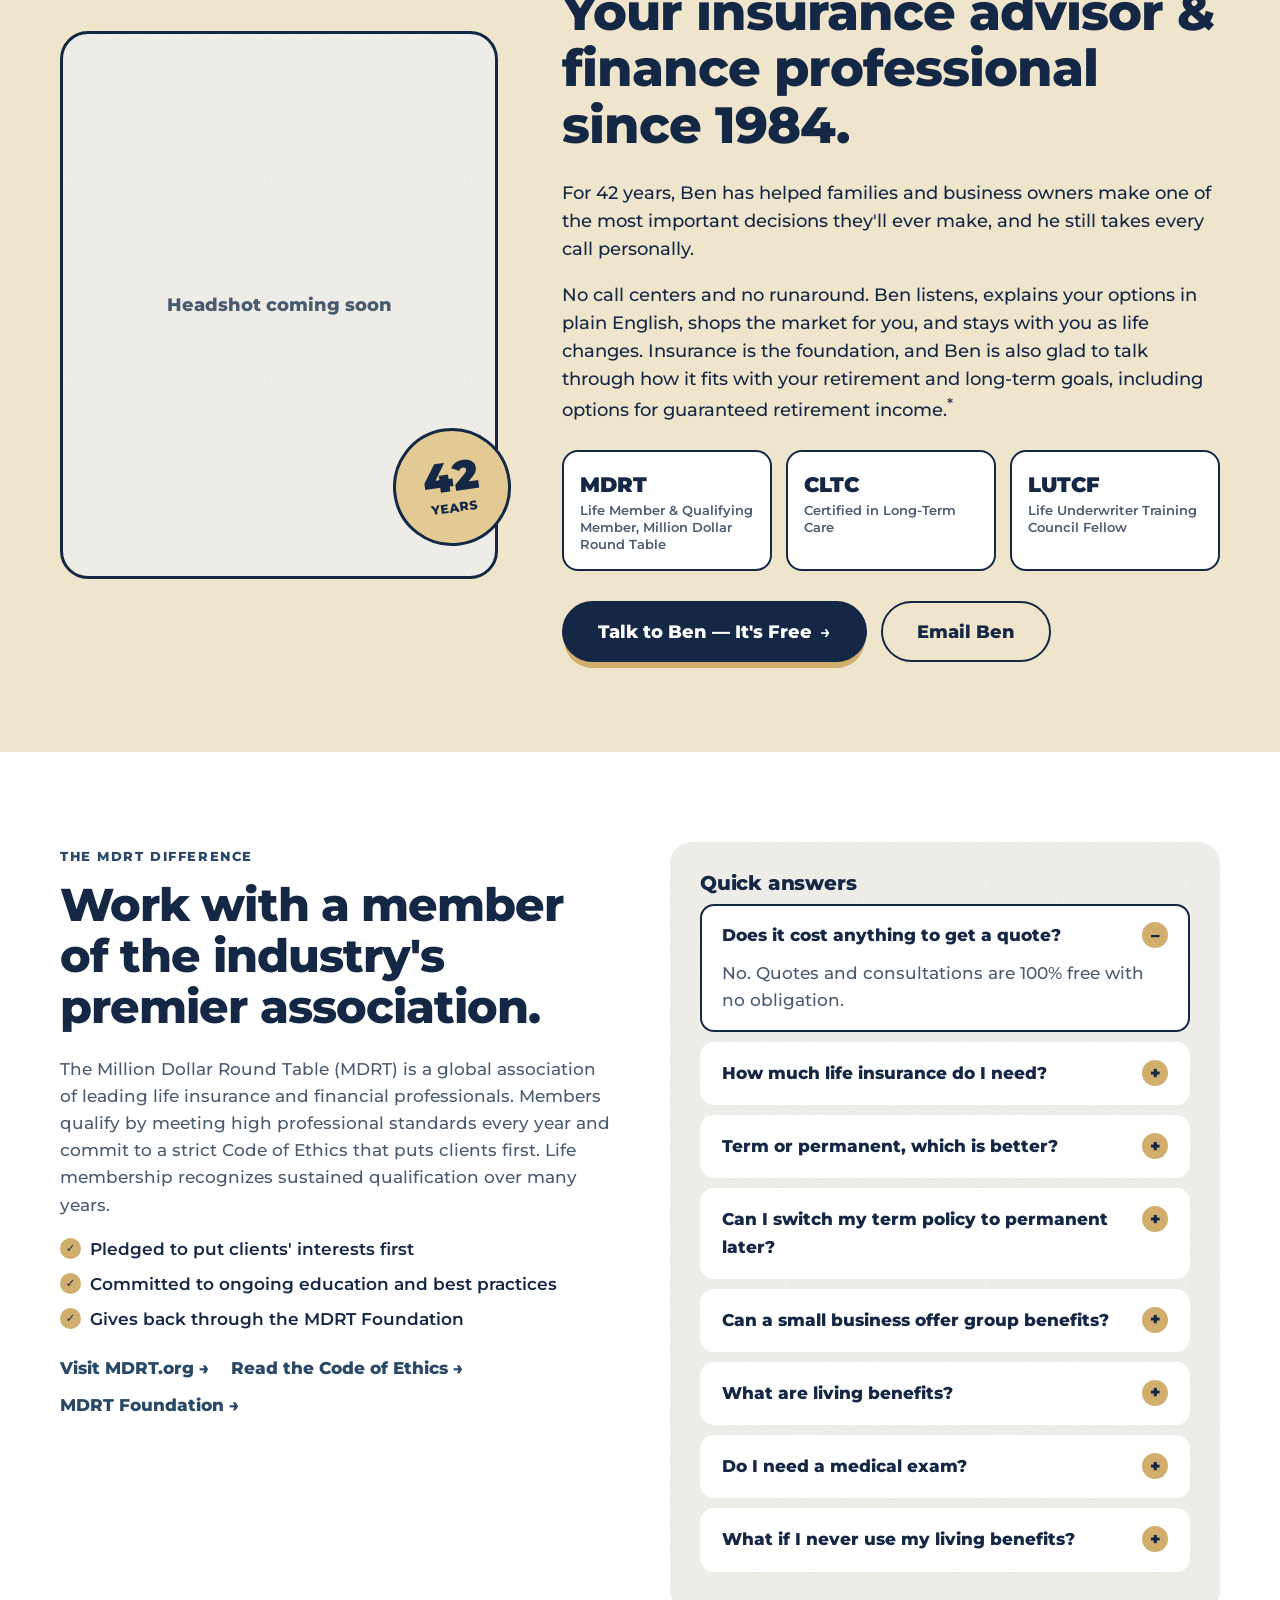
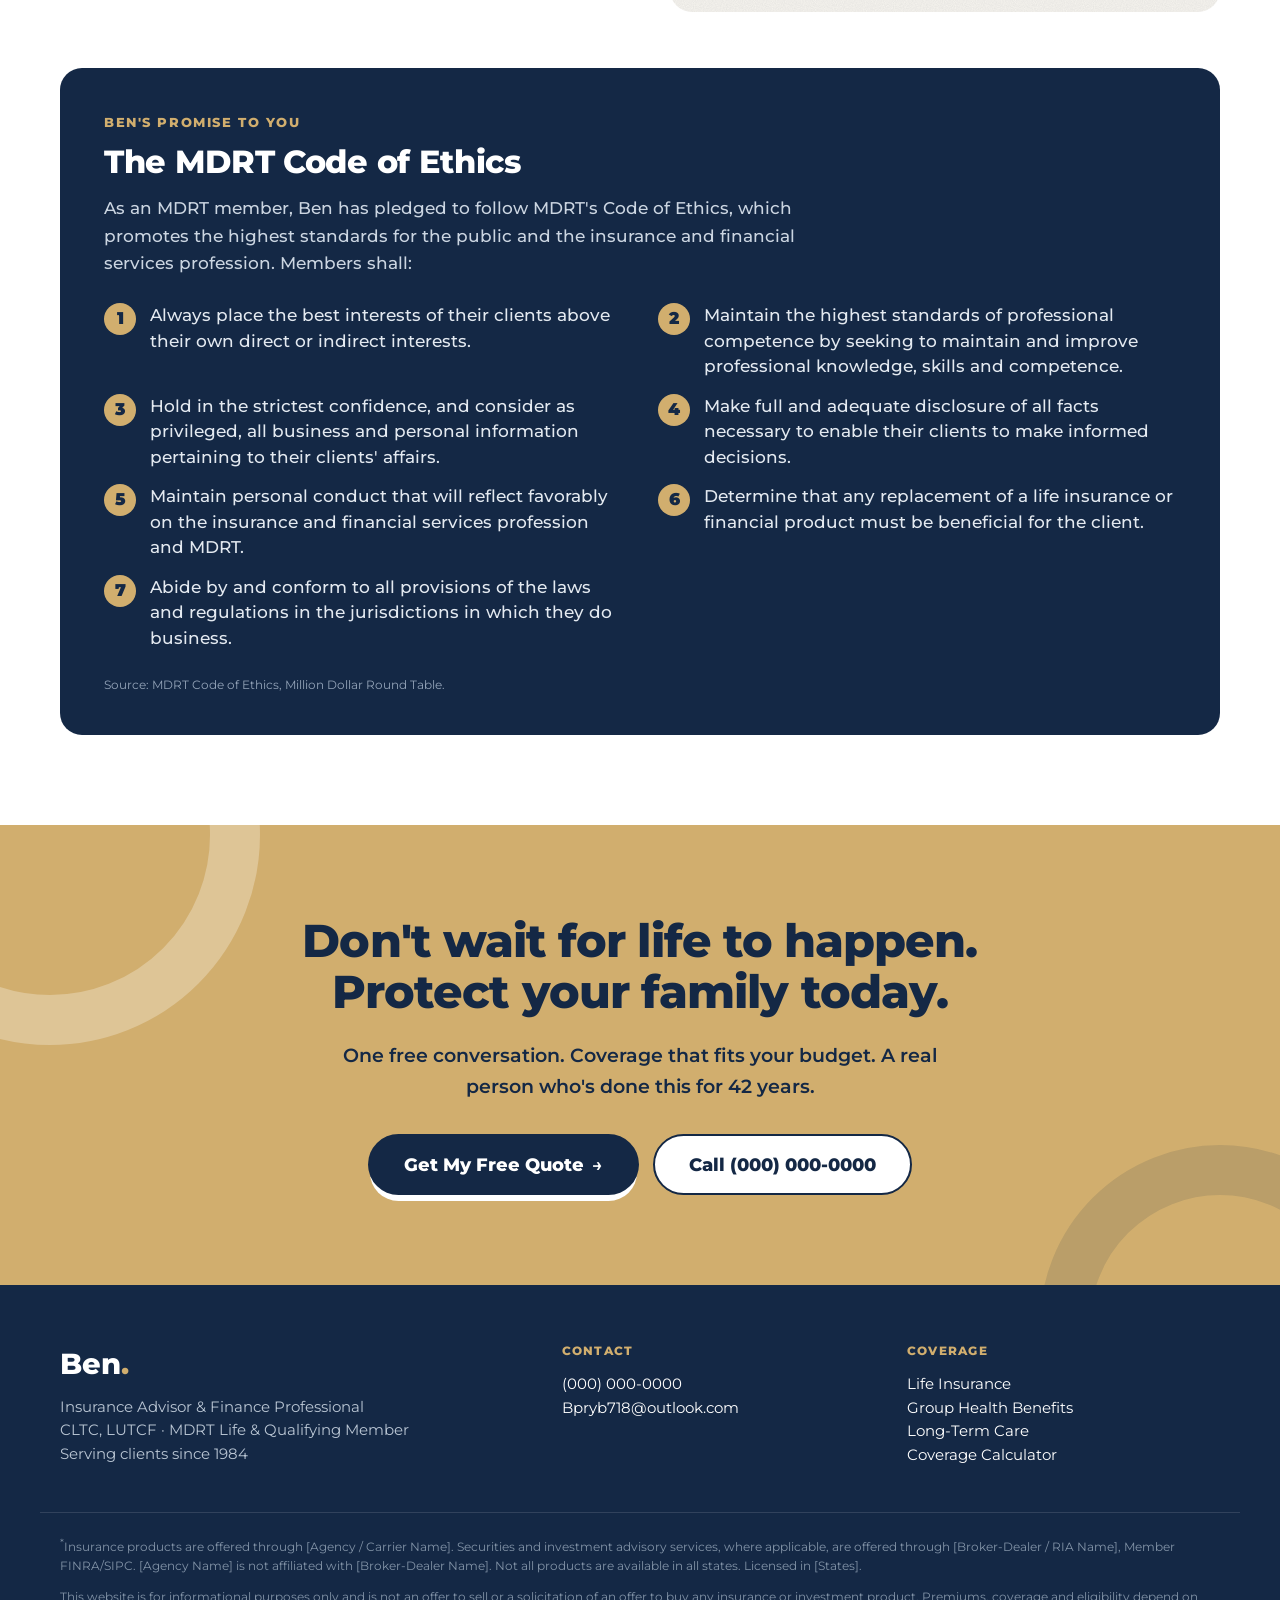
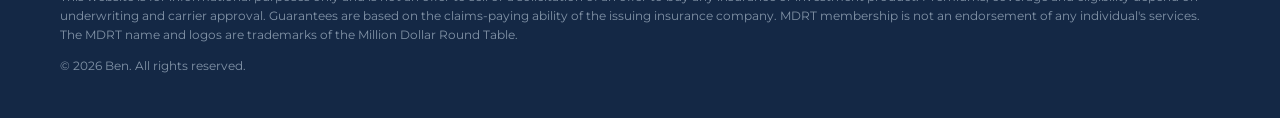
==== commit 9f09ce95: "Show the MDRT Code of Ethics on the page Add the seven Code of Ethics commitments to the MDRT sectio" ====
--- a/index.html
+++ b/index.html
@@ -500,7 +500,7 @@
           </ul>
           <p class="links">
             <a href="https://www.mdrt.org/" target="_blank" rel="noopener">Visit MDRT.org →</a>
-            <a href="https://members.mdrt.org/" target="_blank" rel="noopener">MDRT Member Site →</a>
+            <a href="#code-of-ethics">Read the Code of Ethics →</a>
             <a href="https://www.mdrtfoundation.org/" target="_blank" rel="noopener">MDRT Foundation →</a>
           </p>
         </div>
@@ -538,6 +538,25 @@
             <summary>What if I never use my living benefits?</summary>
             <p>Then your beneficiaries receive the full death benefit. With a return-of-premium rider, you may also get premiums back if you outlive your term coverage.</p>
           </details>
+        </div>
+      </div>
+      <div class="container">
+        <div class="ethics" id="code-of-ethics">
+          <div class="ethics-head">
+            <span class="kicker">Ben's promise to you</span>
+            <h3>The MDRT Code of Ethics</h3>
+            <p>As an MDRT member, Ben has pledged to follow MDRT's Code of Ethics, which promotes the highest standards for the public and the insurance and financial services profession. Members shall:</p>
+          </div>
+          <ol class="ethics-list">
+            <li>Always place the best interests of their clients above their own direct or indirect interests.</li>
+            <li>Maintain the highest standards of professional competence by seeking to maintain and improve professional knowledge, skills and competence.</li>
+            <li>Hold in the strictest confidence, and consider as privileged, all business and personal information pertaining to their clients' affairs.</li>
+            <li>Make full and adequate disclosure of all facts necessary to enable their clients to make informed decisions.</li>
+            <li>Maintain personal conduct that will reflect favorably on the insurance and financial services profession and MDRT.</li>
+            <li>Determine that any replacement of a life insurance or financial product must be beneficial for the client.</li>
+            <li>Abide by and conform to all provisions of the laws and regulations in the jurisdictions in which they do business.</li>
+          </ol>
+          <p class="ethics-source">Source: MDRT Code of Ethics, Million Dollar Round Table.</p>
         </div>
       </div>
     </section>
--- a/styles.css
+++ b/styles.css
@@ -219,6 +219,16 @@
 .cred span { font-size: .8rem; color: var(--muted); font-weight: 600; line-height: 1.35; display: block; }
 
 /* MDRT + FAQ */
+.ethics { margin-top: 56px; background: var(--ink); color: var(--white); border-radius: var(--radius); padding: 40px 44px; }
+.ethics-head { max-width: 760px; margin-bottom: 26px; }
+.ethics .kicker { color: var(--mint); }
+.ethics h3 { color: var(--white); font-size: clamp(1.5rem, 2.6vw, 2rem); }
+.ethics-head p { color: #cbd5e1; font-weight: 500; margin: 0; }
+.ethics-list { list-style: none; counter-reset: ethic; padding: 0; margin: 0; display: grid; grid-template-columns: 1fr 1fr; gap: 14px 36px; }
+.ethics-list li { counter-increment: ethic; position: relative; padding-left: 46px; color: #e3e9f0; font-weight: 500; line-height: 1.5; }
+.ethics-list li::before { content: counter(ethic); position: absolute; left: 0; top: 0; width: 32px; height: 32px; border-radius: 50%; background: var(--mint); color: var(--ink); font-weight: 900; display: grid; place-items: center; }
+.ethics-source { margin: 24px 0 0; font-size: .78rem; color: #93a3b8; }
+
 .mdrt-grid { display: grid; grid-template-columns: 1fr 1fr; gap: 60px; align-items: start; }
 .mdrt-grid > div > p { color: var(--muted); font-weight: 500; }
 .links { display: flex; flex-wrap: wrap; gap: 10px 22px; }
@@ -341,6 +351,7 @@
   .why-grid, .story-grid, .living-steps { grid-template-columns: 1fr; }
   .living-grid { grid-template-columns: repeat(2, 1fr); }
   .ltc-grid { grid-template-columns: 1fr; }
+  .ethics-list { grid-template-columns: 1fr; }
   .living-know .ticks { columns: 1; }
   .story { min-height: 300px; }
   .about-photo { max-width: 380px; }
@@ -382,6 +393,7 @@
   .photo-badge { right: 10px; width: 96px; height: 96px; }
   .photo-badge strong { font-size: 2rem; }
   .faq { padding: 18px; }
+  .ethics { padding: 28px 20px; }
   .calc-result strong { font-size: 1.7rem; }
   .mobile-cta { display: grid; grid-template-columns: 1fr 1fr; gap: 10px; position: fixed; left: 0; right: 0; bottom: 0; z-index: 60; padding: 10px 14px calc(10px + env(safe-area-inset-bottom)); background: var(--white); box-shadow: 0 -6px 20px rgba(20,40,69,.15); }
   .mobile-cta .btn { padding: 14px 10px; box-shadow: none; }
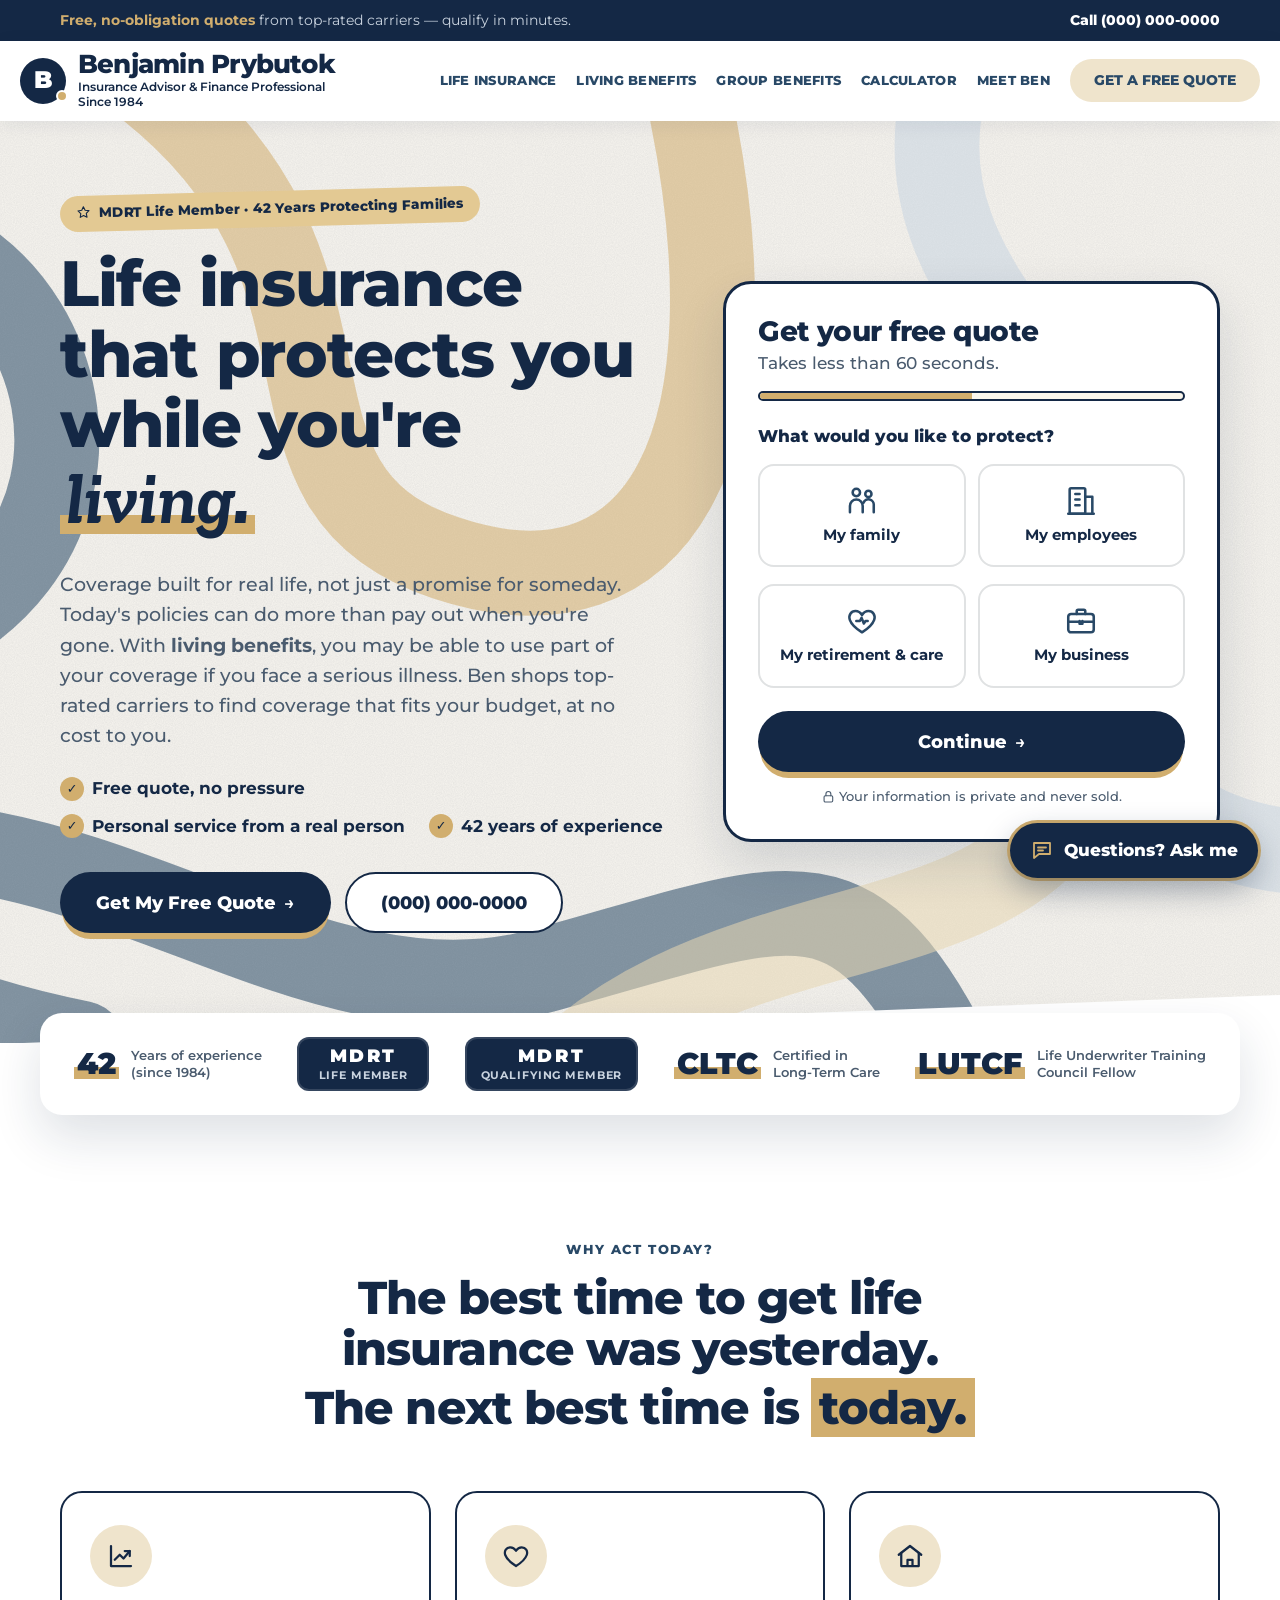
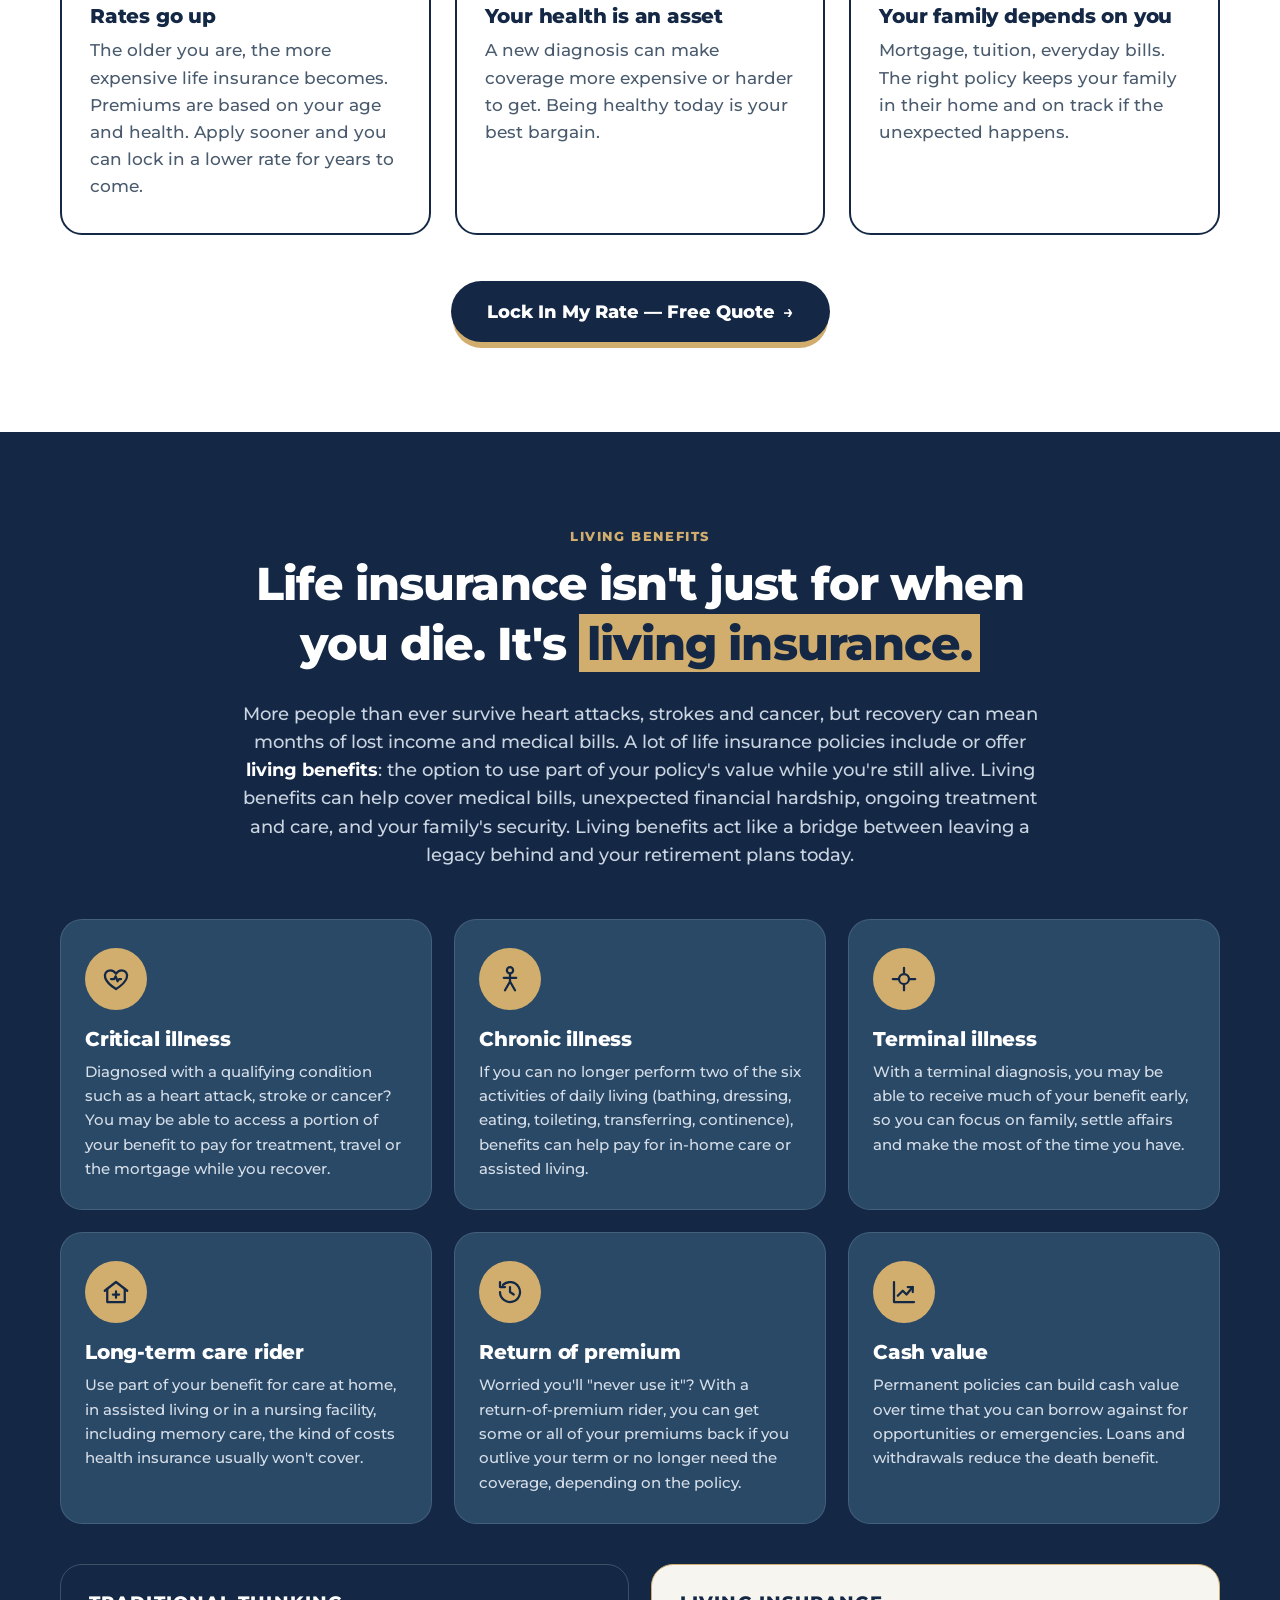
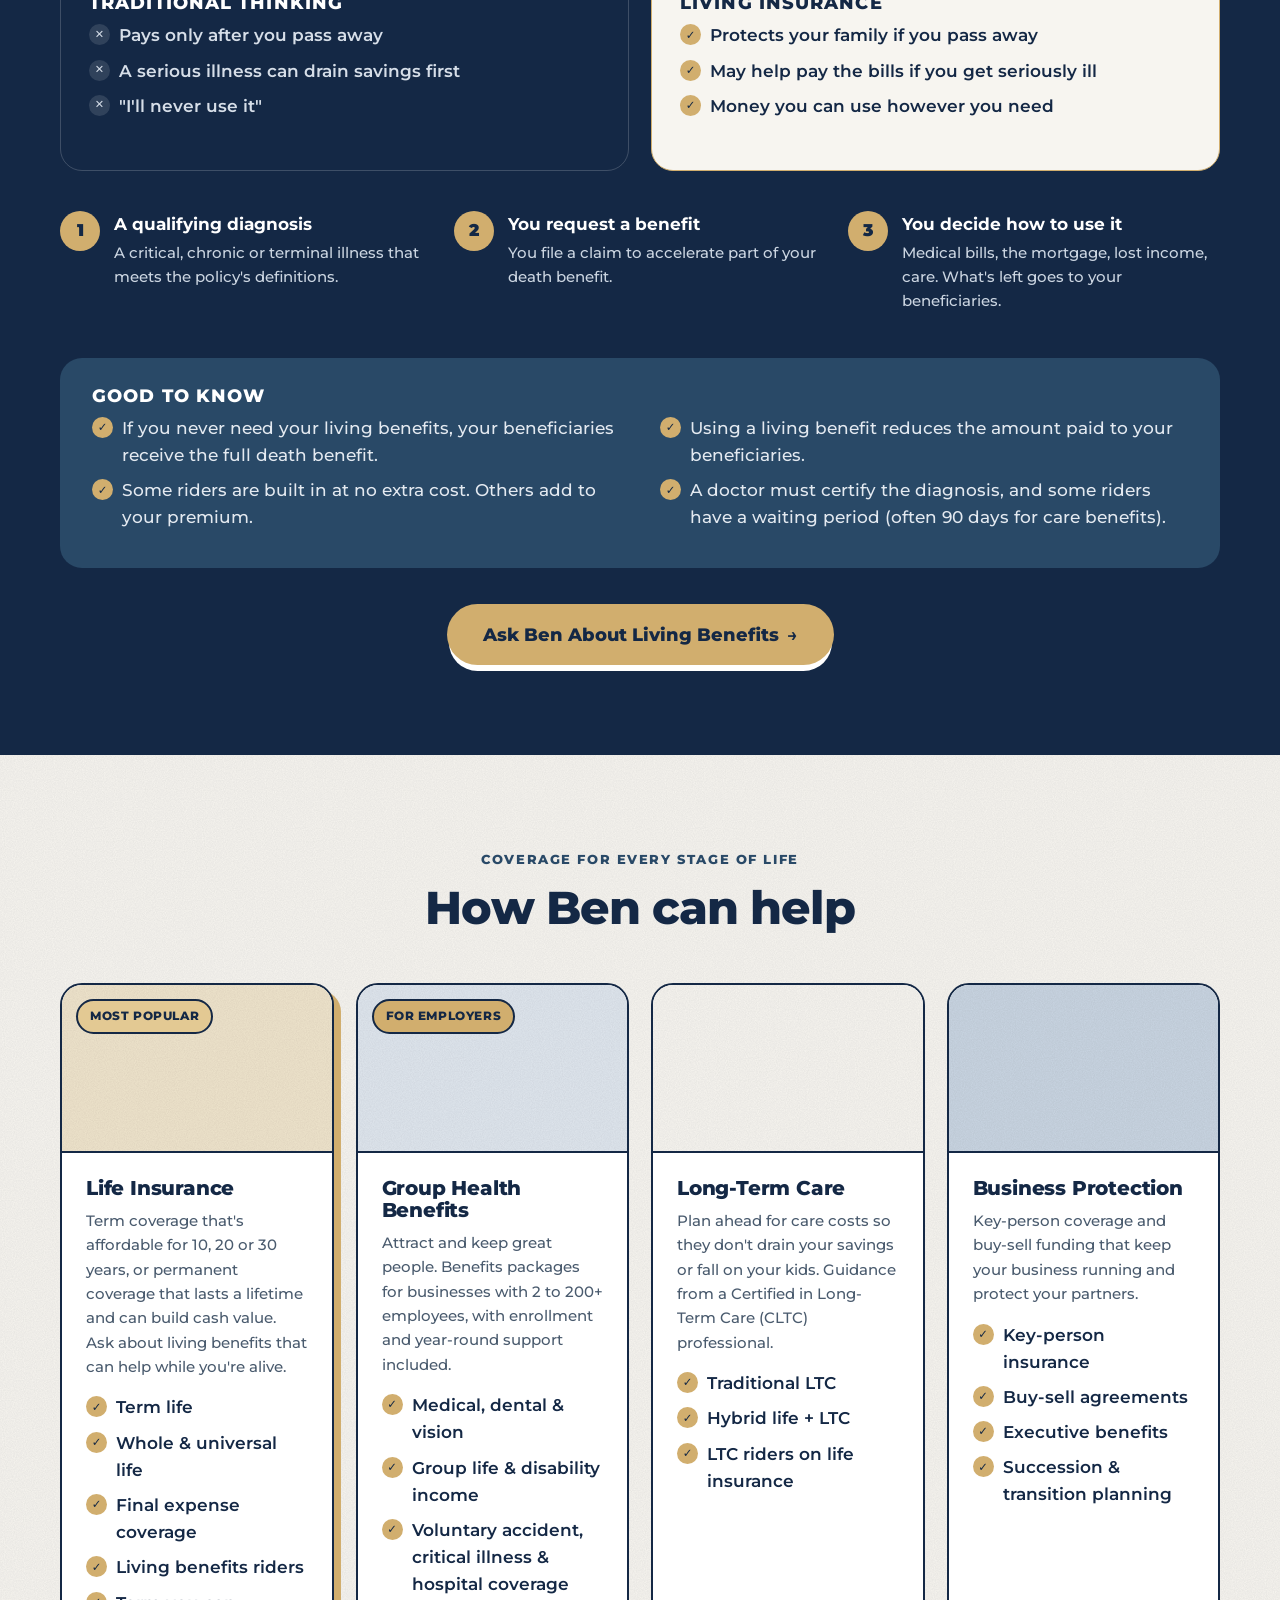
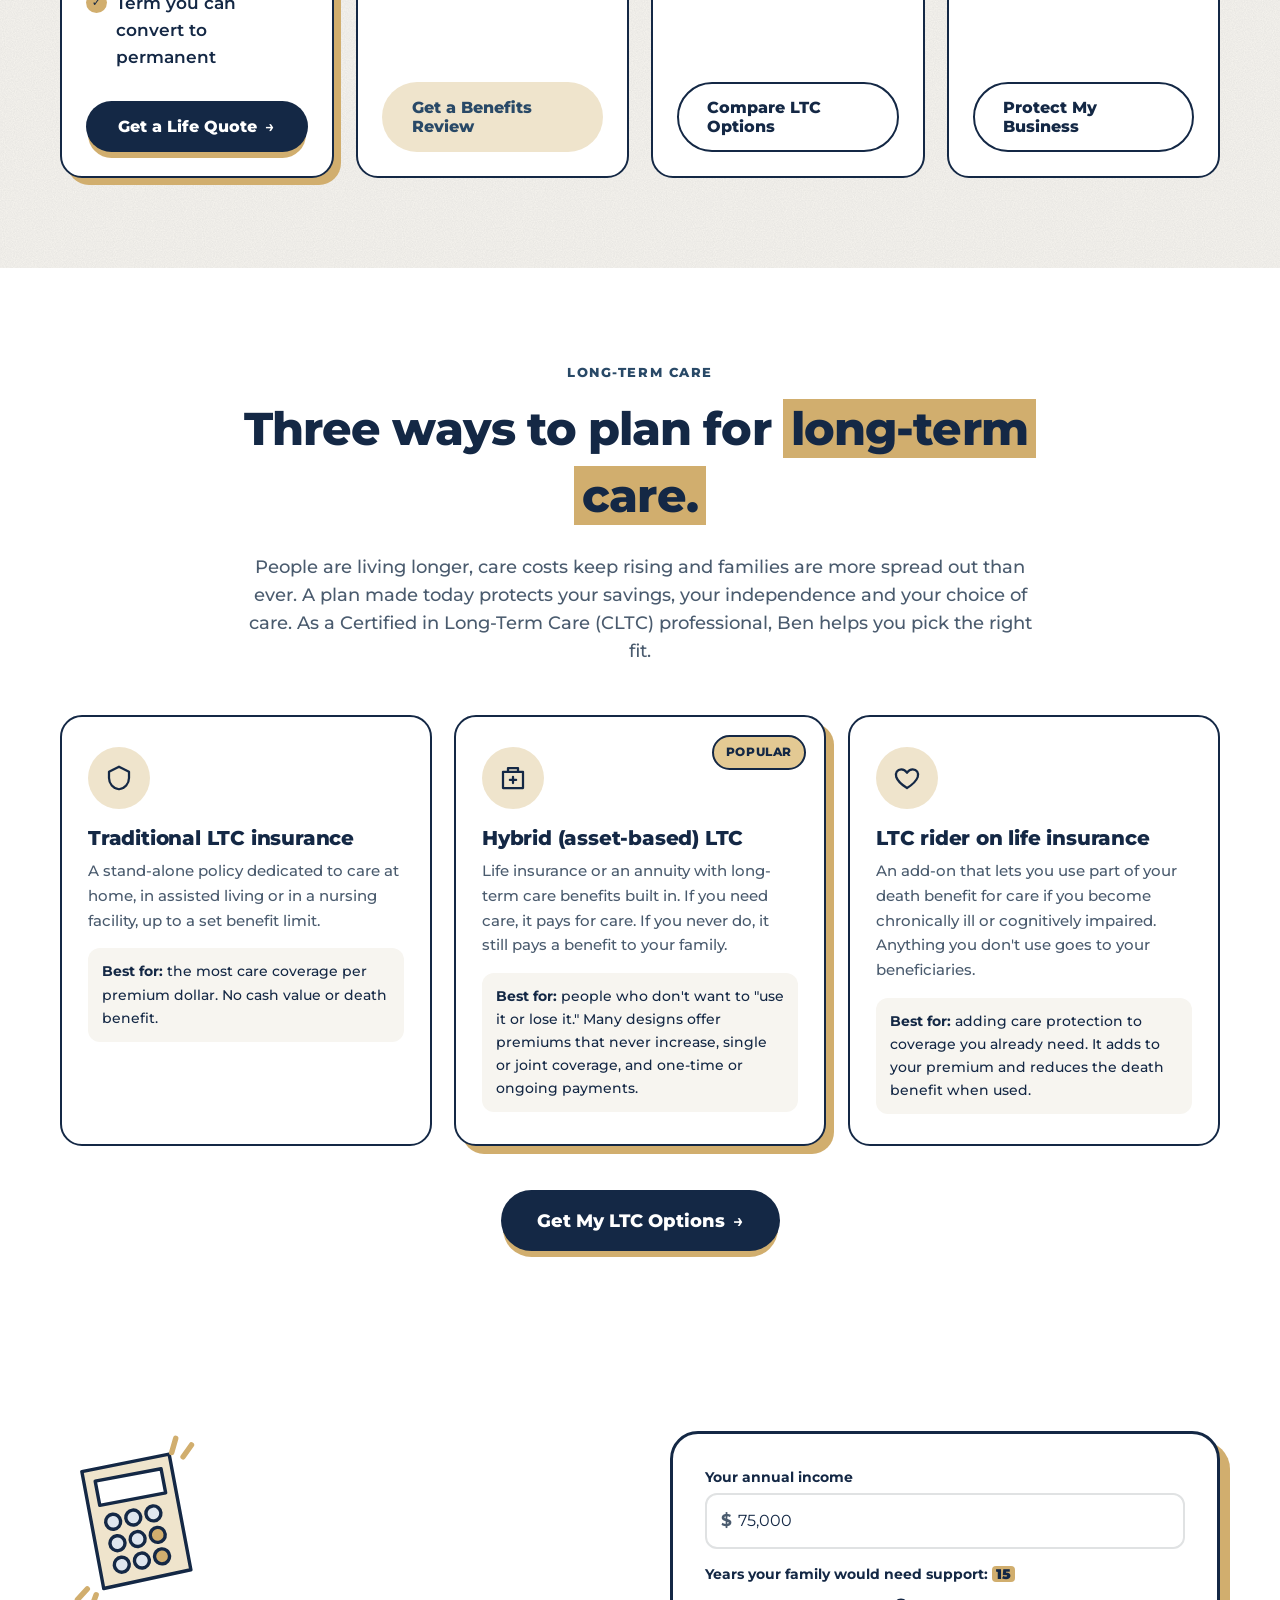
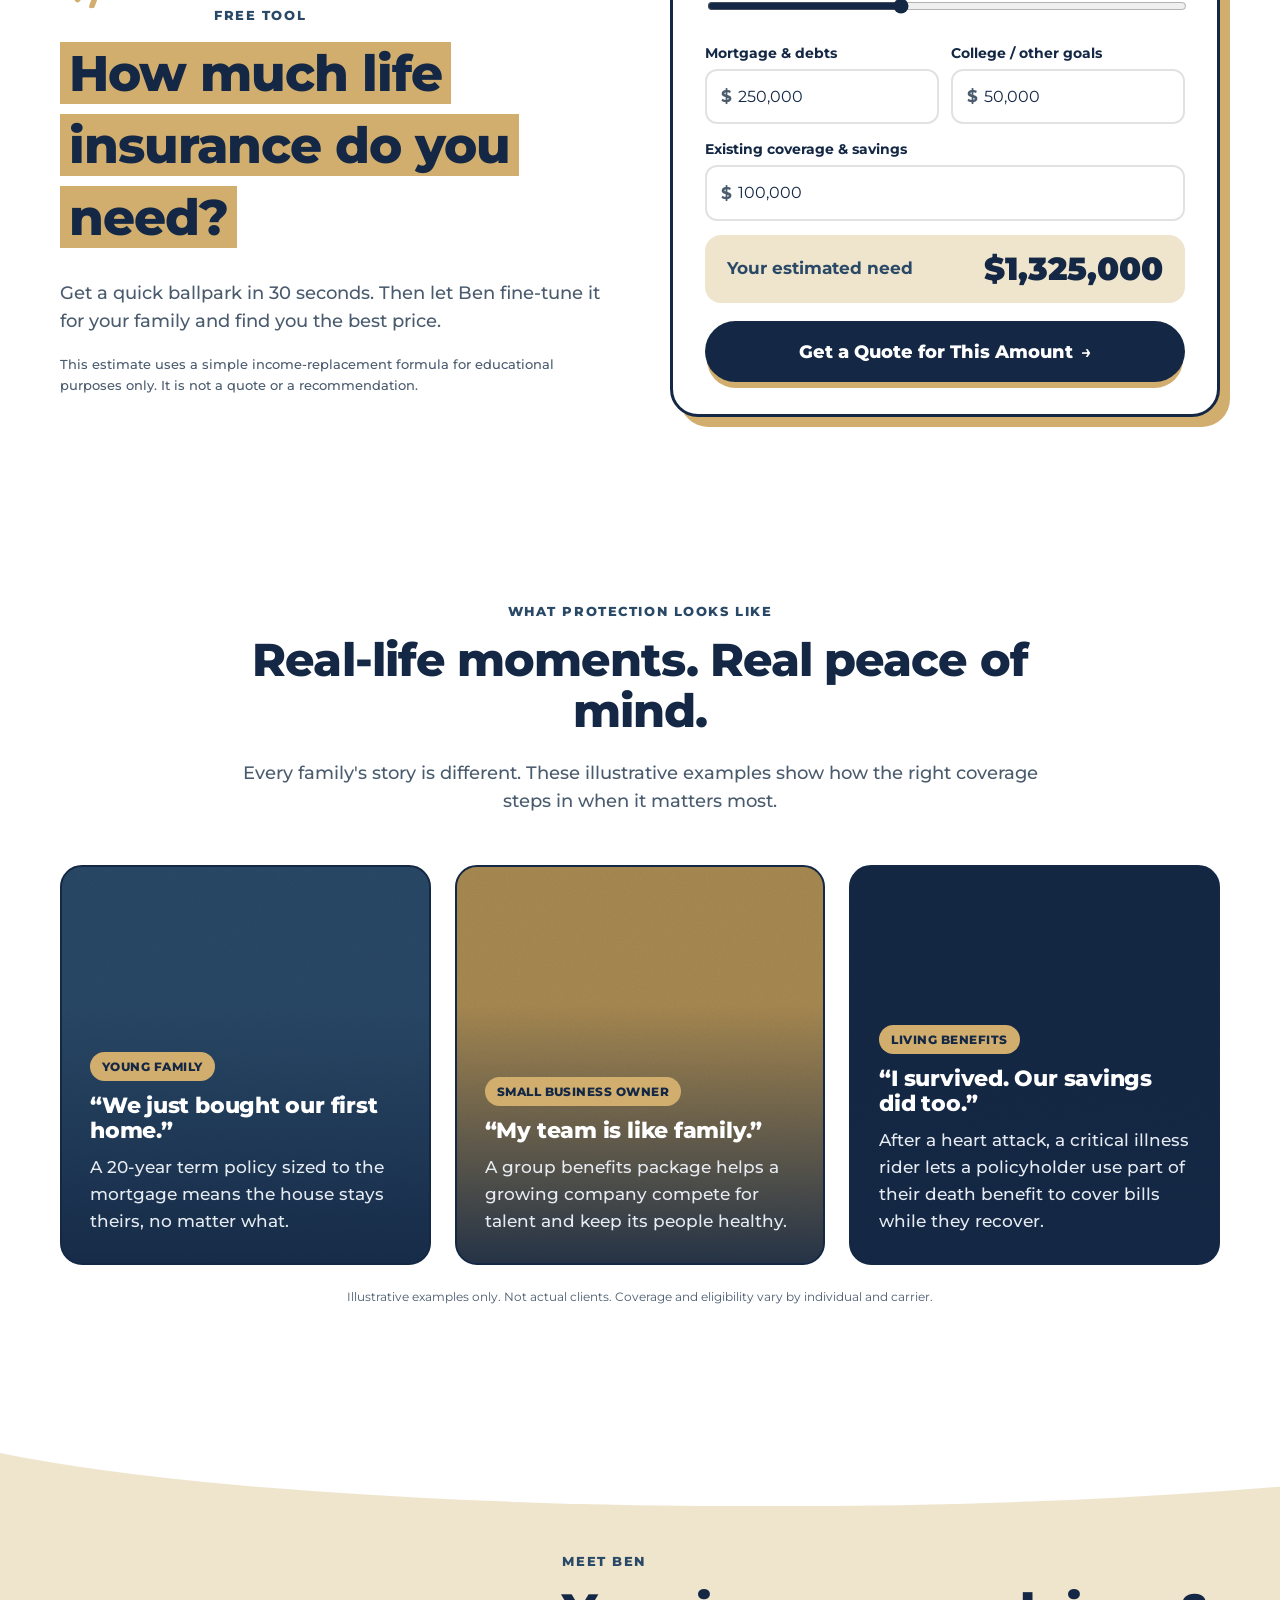
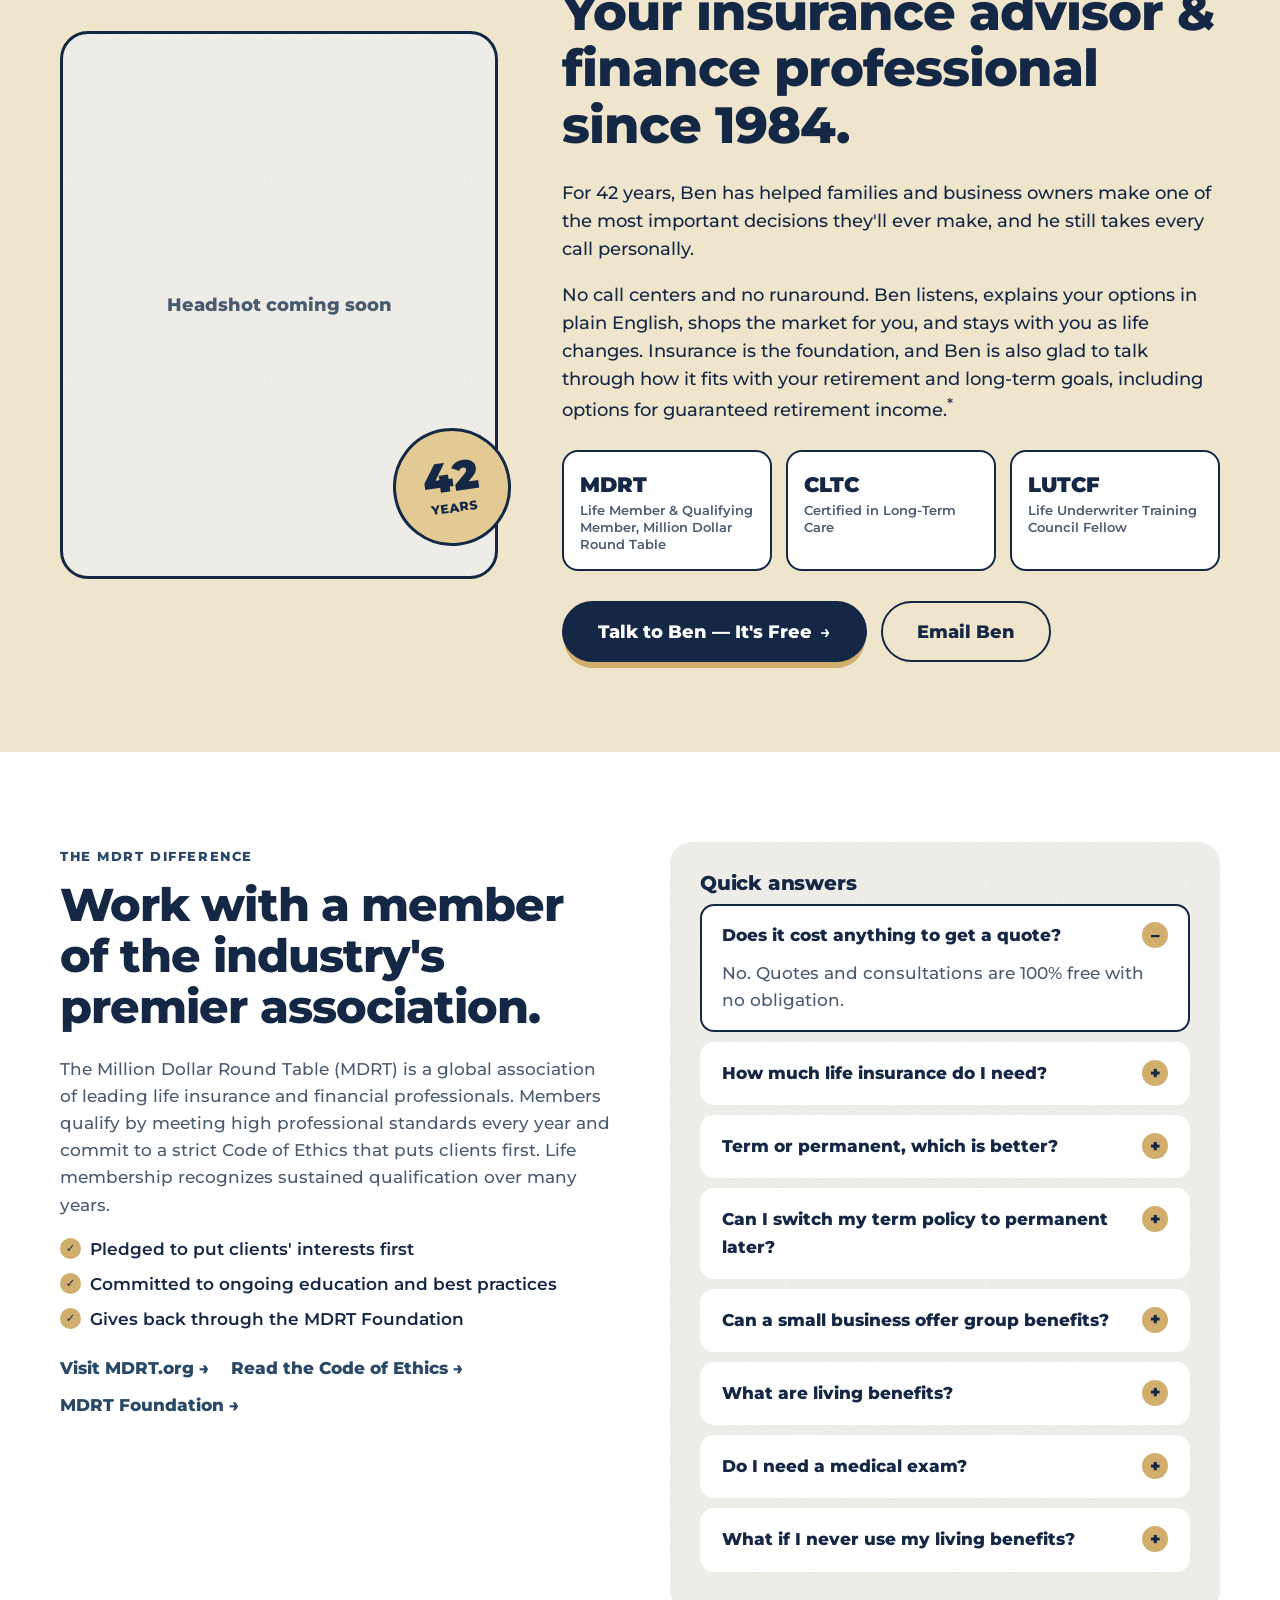
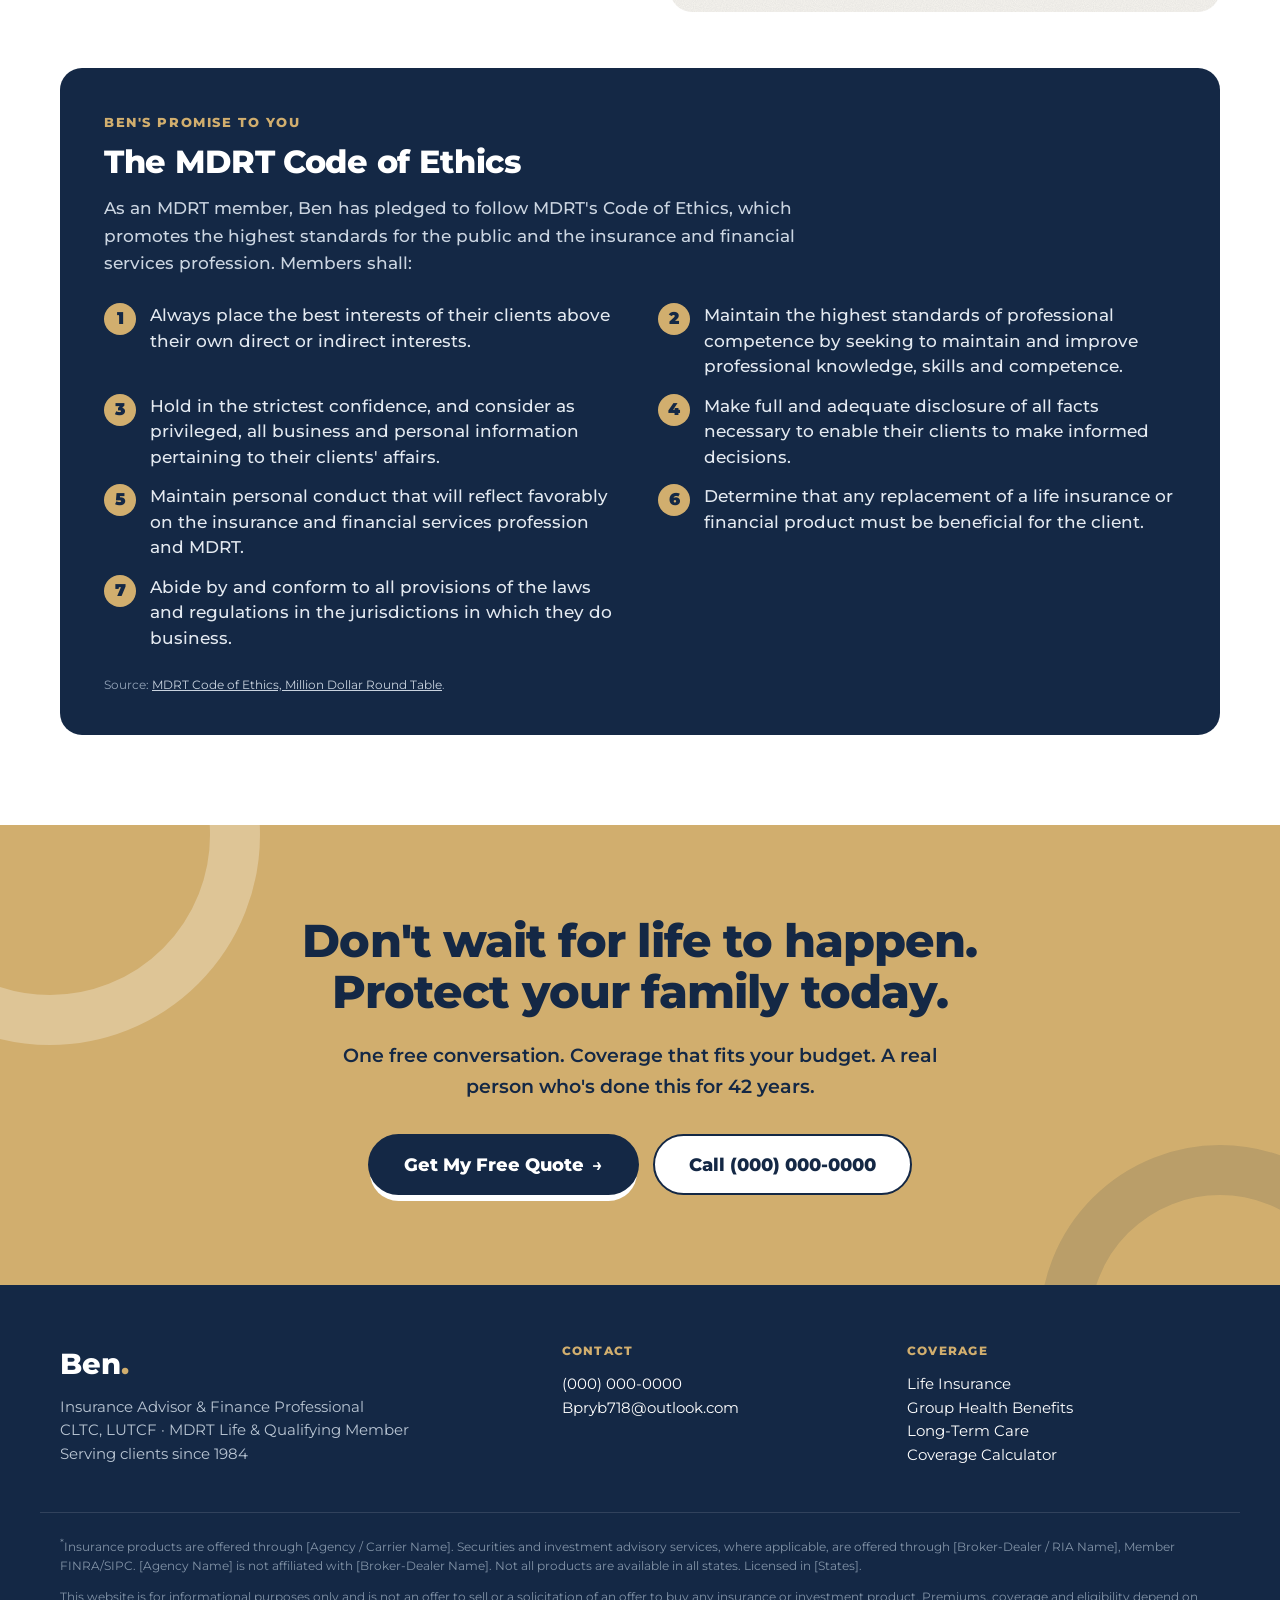
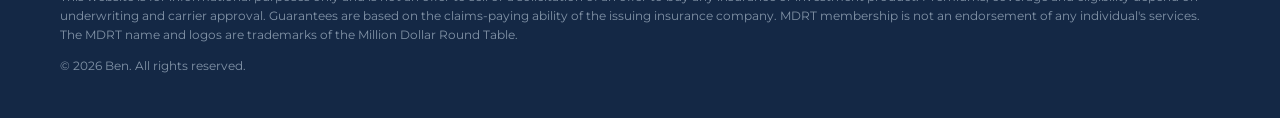
==== commit 035c0acc: "Link Code of Ethics to the MDRT member site Co-Authored-By: Claude Opus 5.5 <noreply@anthropic.com> " ====
--- a/index.html
+++ b/index.html
@@ -500,7 +500,7 @@
           </ul>
           <p class="links">
             <a href="https://www.mdrt.org/" target="_blank" rel="noopener">Visit MDRT.org →</a>
-            <a href="#code-of-ethics">Read the Code of Ethics →</a>
+            <a href="https://members.mdrt.org/" target="_blank" rel="noopener">Read the Code of Ethics →</a>
             <a href="https://www.mdrtfoundation.org/" target="_blank" rel="noopener">MDRT Foundation →</a>
           </p>
         </div>
@@ -556,7 +556,7 @@
             <li>Determine that any replacement of a life insurance or financial product must be beneficial for the client.</li>
             <li>Abide by and conform to all provisions of the laws and regulations in the jurisdictions in which they do business.</li>
           </ol>
-          <p class="ethics-source">Source: MDRT Code of Ethics, Million Dollar Round Table.</p>
+          <p class="ethics-source">Source: <a href="https://members.mdrt.org/" target="_blank" rel="noopener">MDRT Code of Ethics, Million Dollar Round Table</a>.</p>
         </div>
       </div>
     </section>
--- a/styles.css
+++ b/styles.css
@@ -228,6 +228,7 @@
 .ethics-list li { counter-increment: ethic; position: relative; padding-left: 46px; color: #e3e9f0; font-weight: 500; line-height: 1.5; }
 .ethics-list li::before { content: counter(ethic); position: absolute; left: 0; top: 0; width: 32px; height: 32px; border-radius: 50%; background: var(--mint); color: var(--ink); font-weight: 900; display: grid; place-items: center; }
 .ethics-source { margin: 24px 0 0; font-size: .78rem; color: #93a3b8; }
+.ethics-source a { color: #c9d3df; }
 
 .mdrt-grid { display: grid; grid-template-columns: 1fr 1fr; gap: 60px; align-items: start; }
 .mdrt-grid > div > p { color: var(--muted); font-weight: 500; }
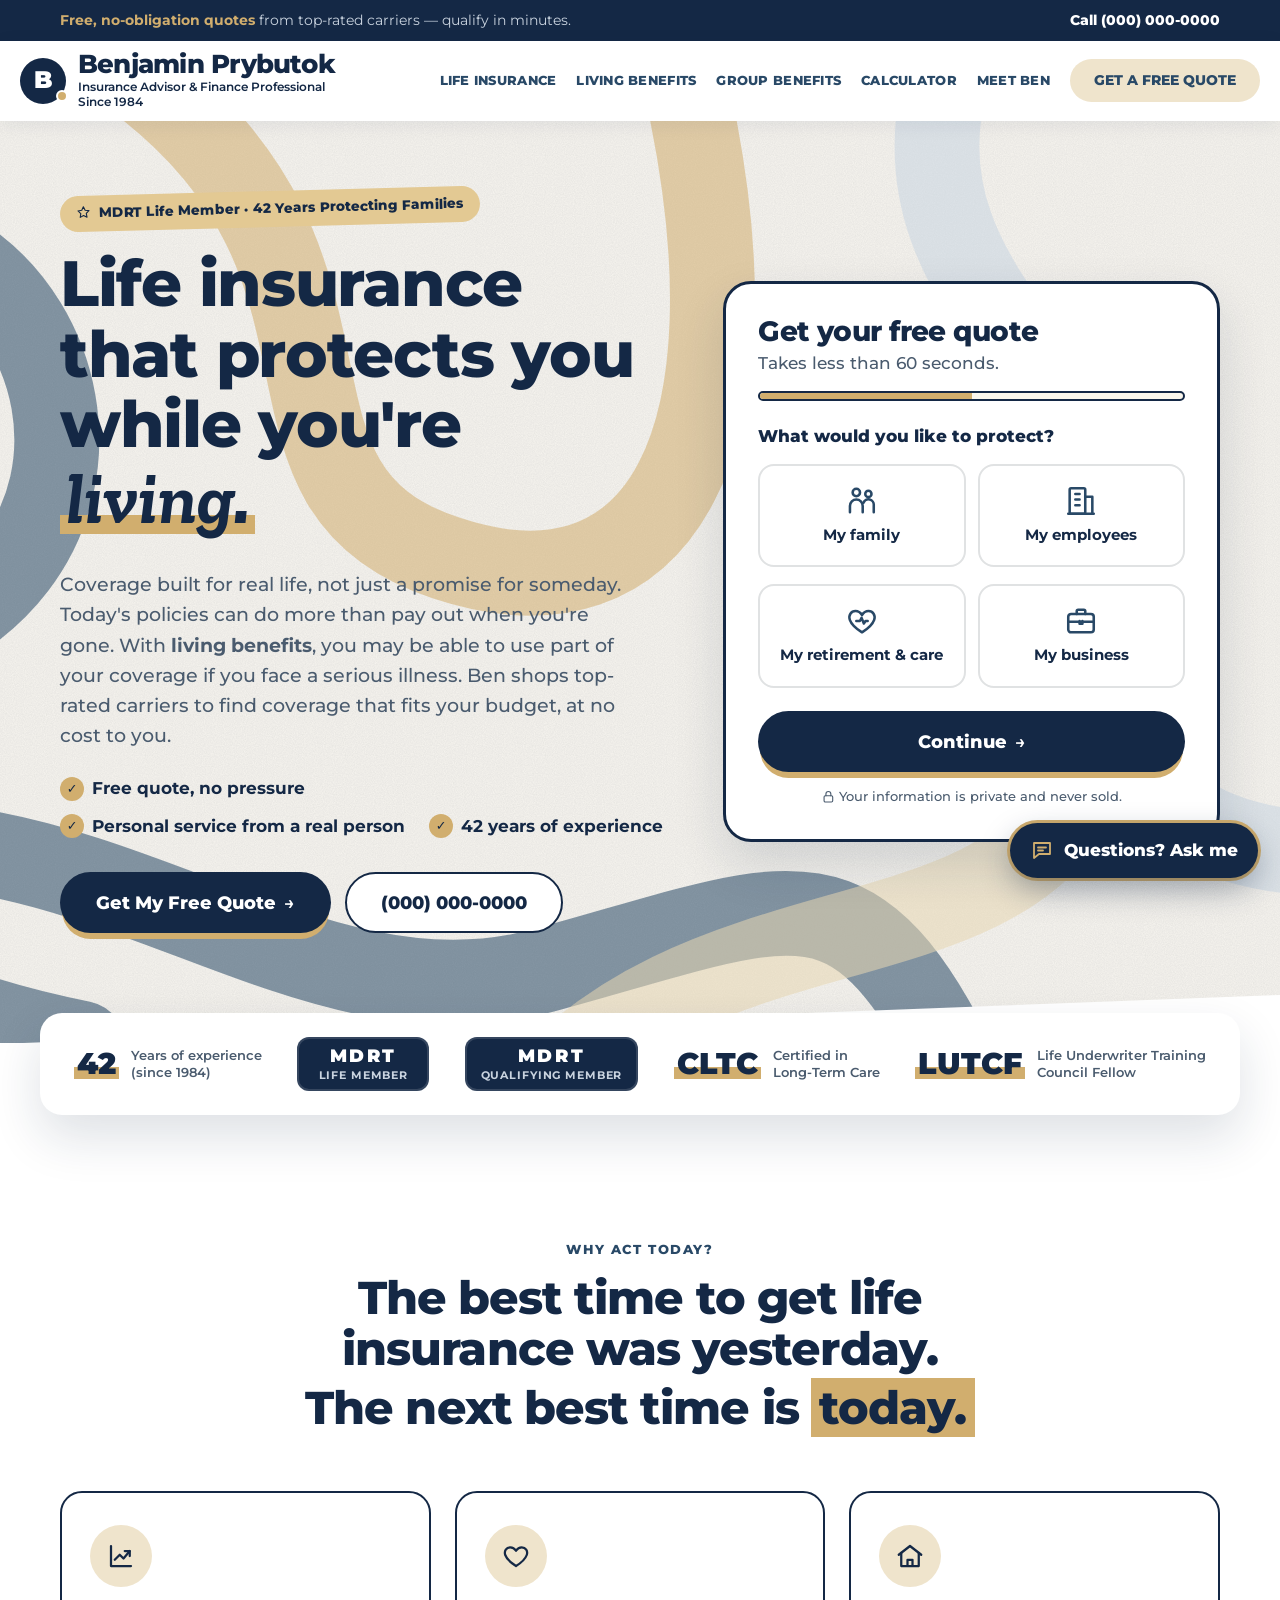
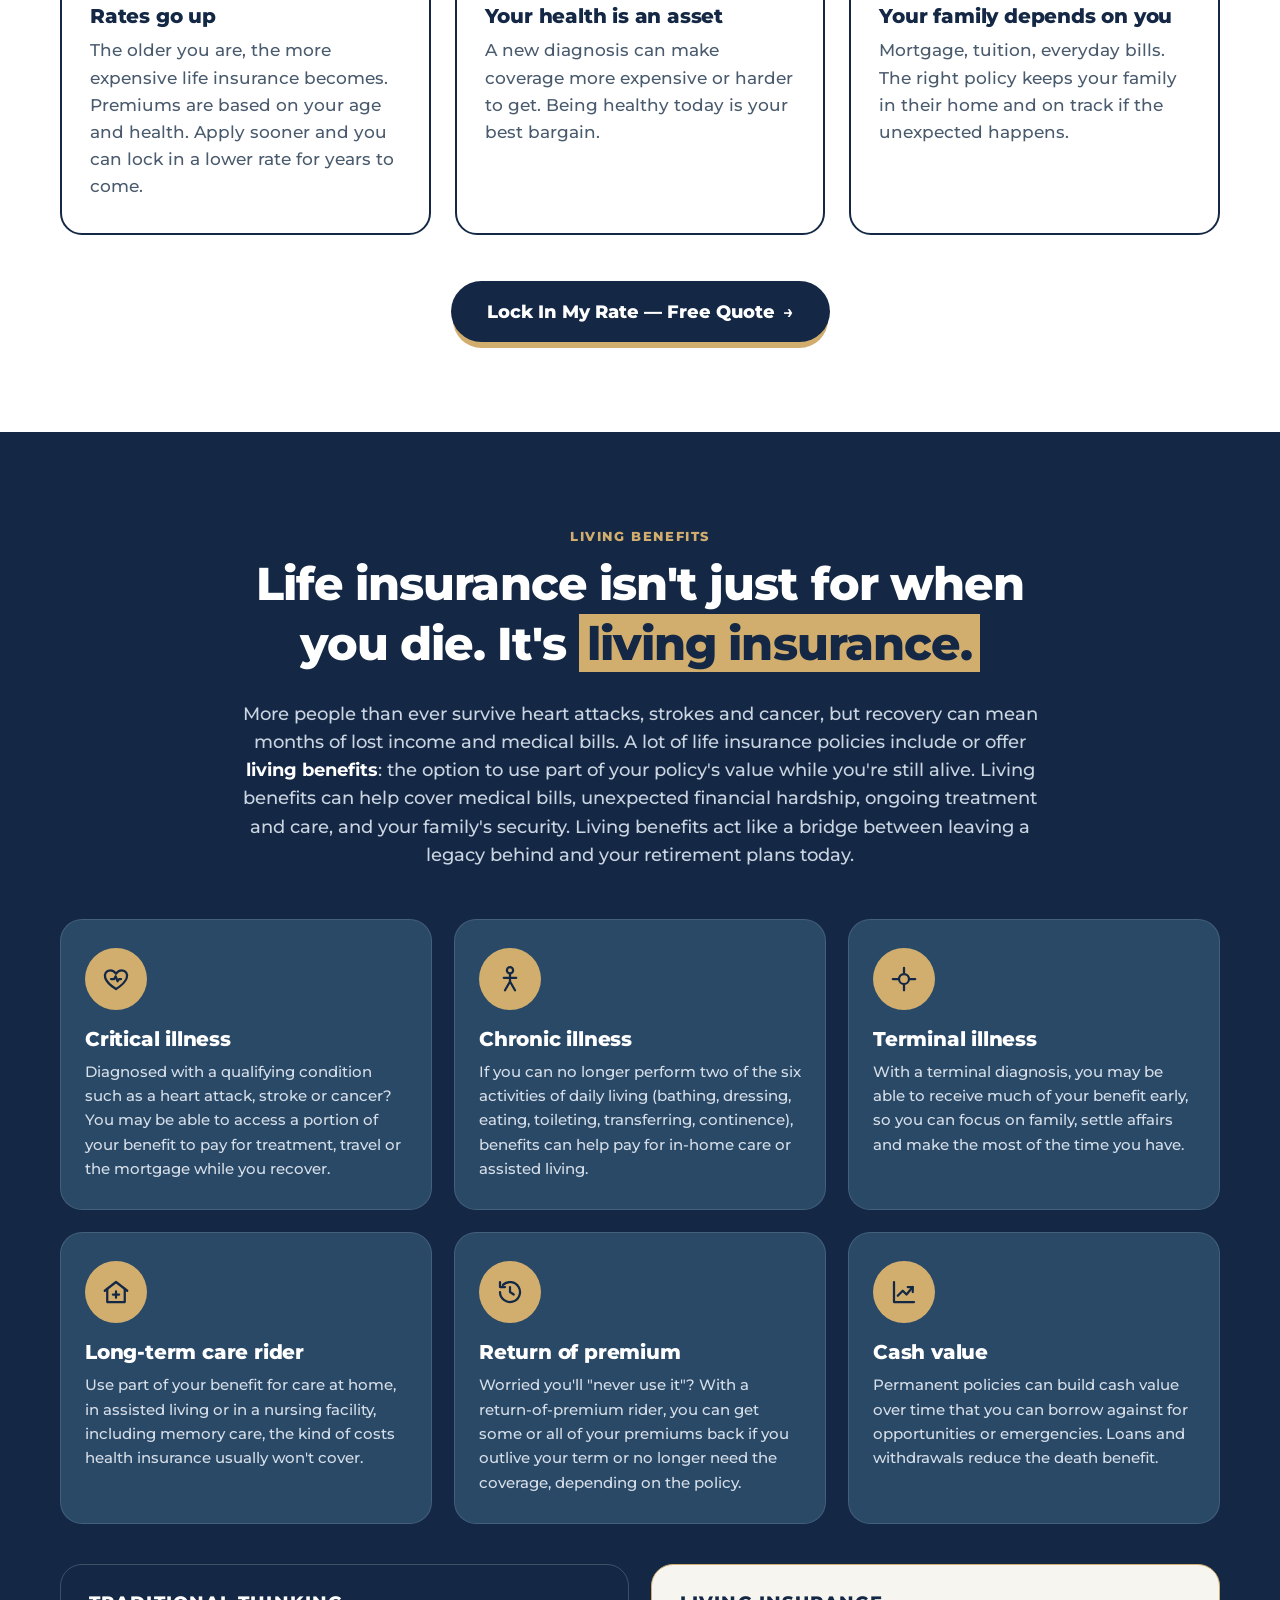
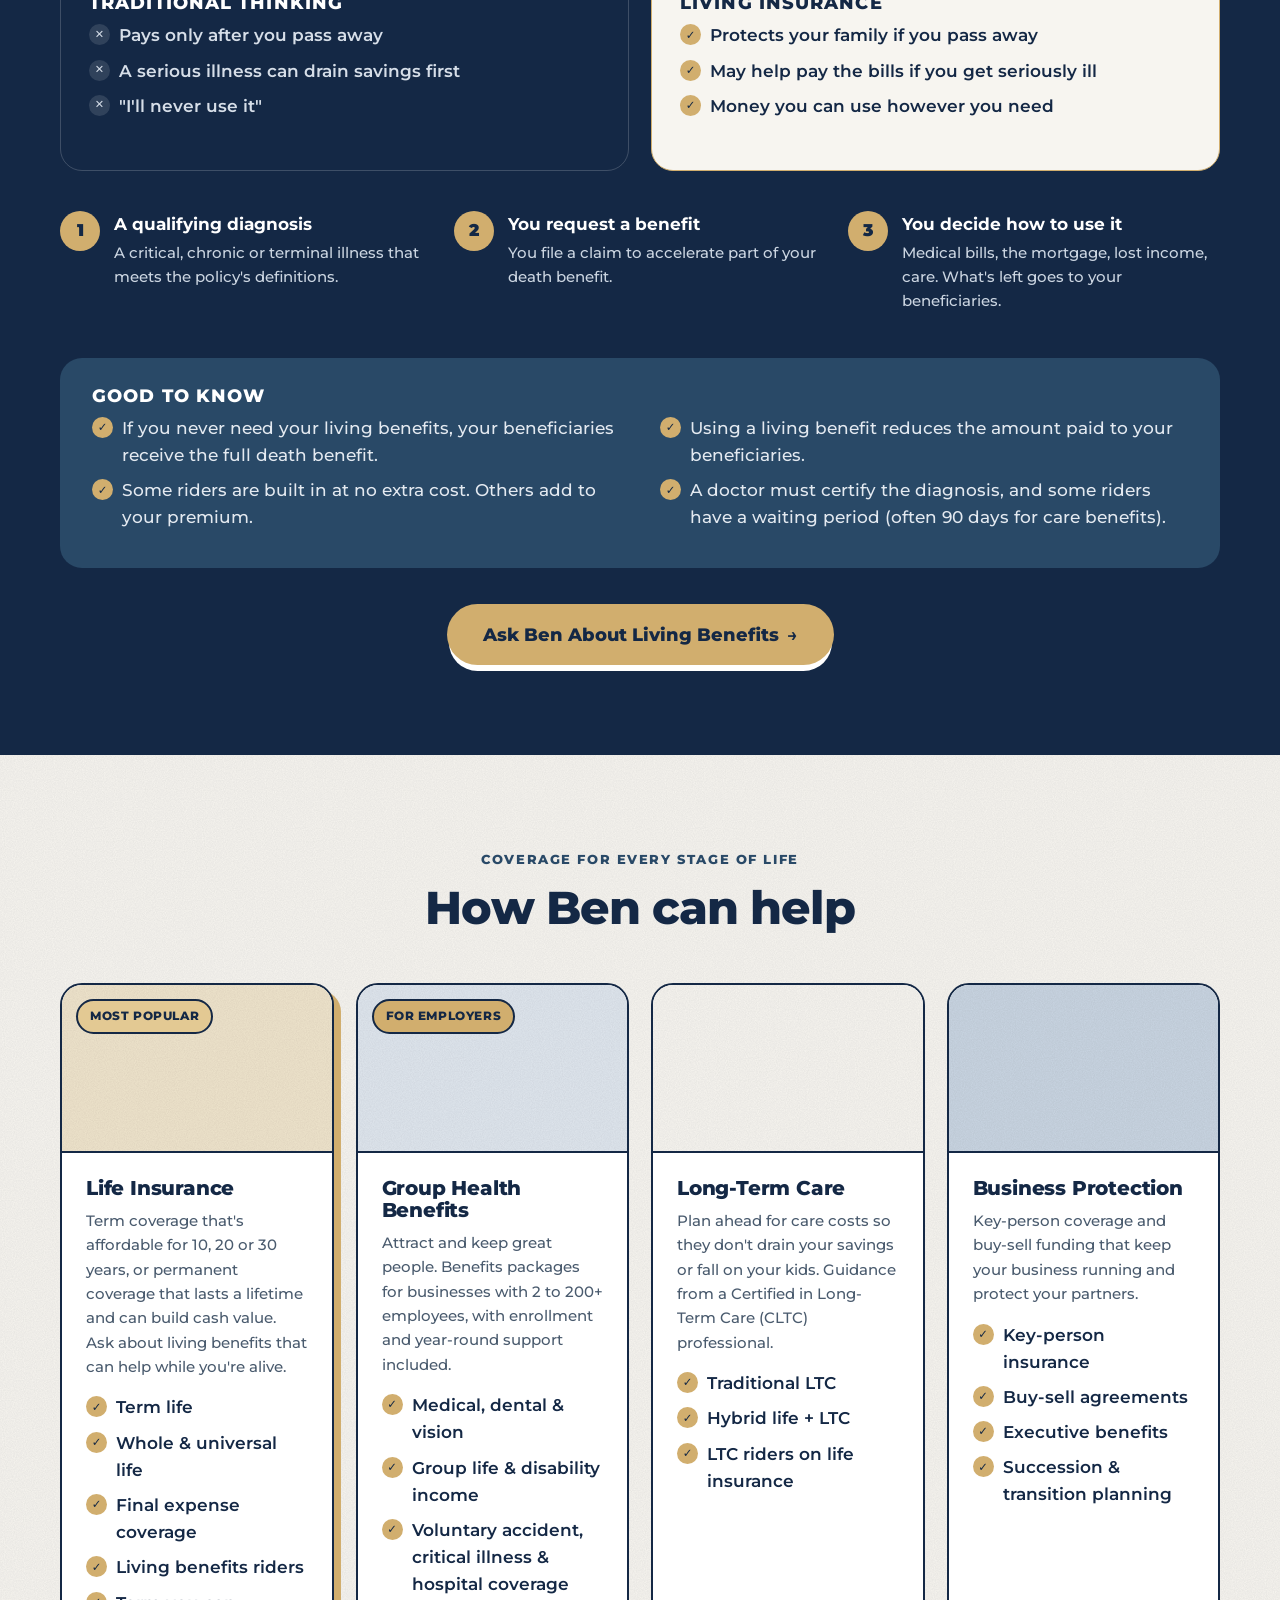
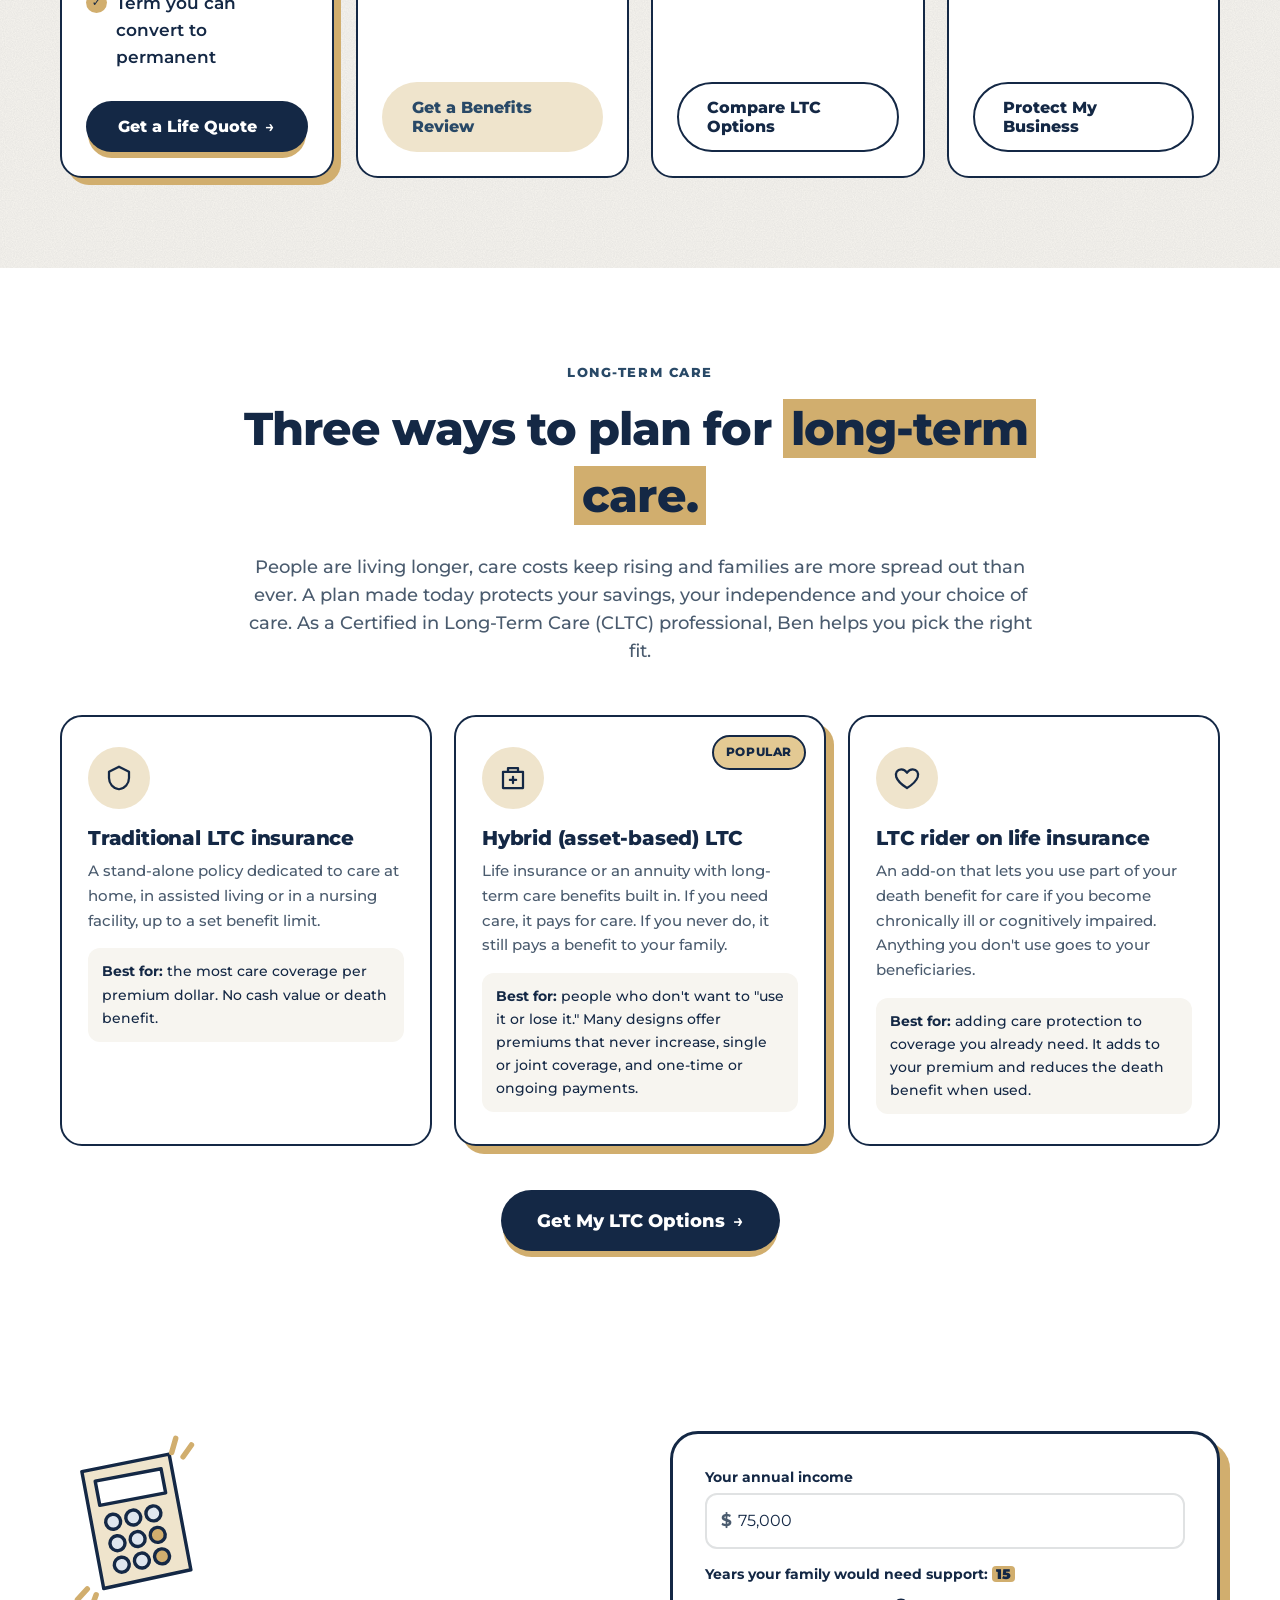
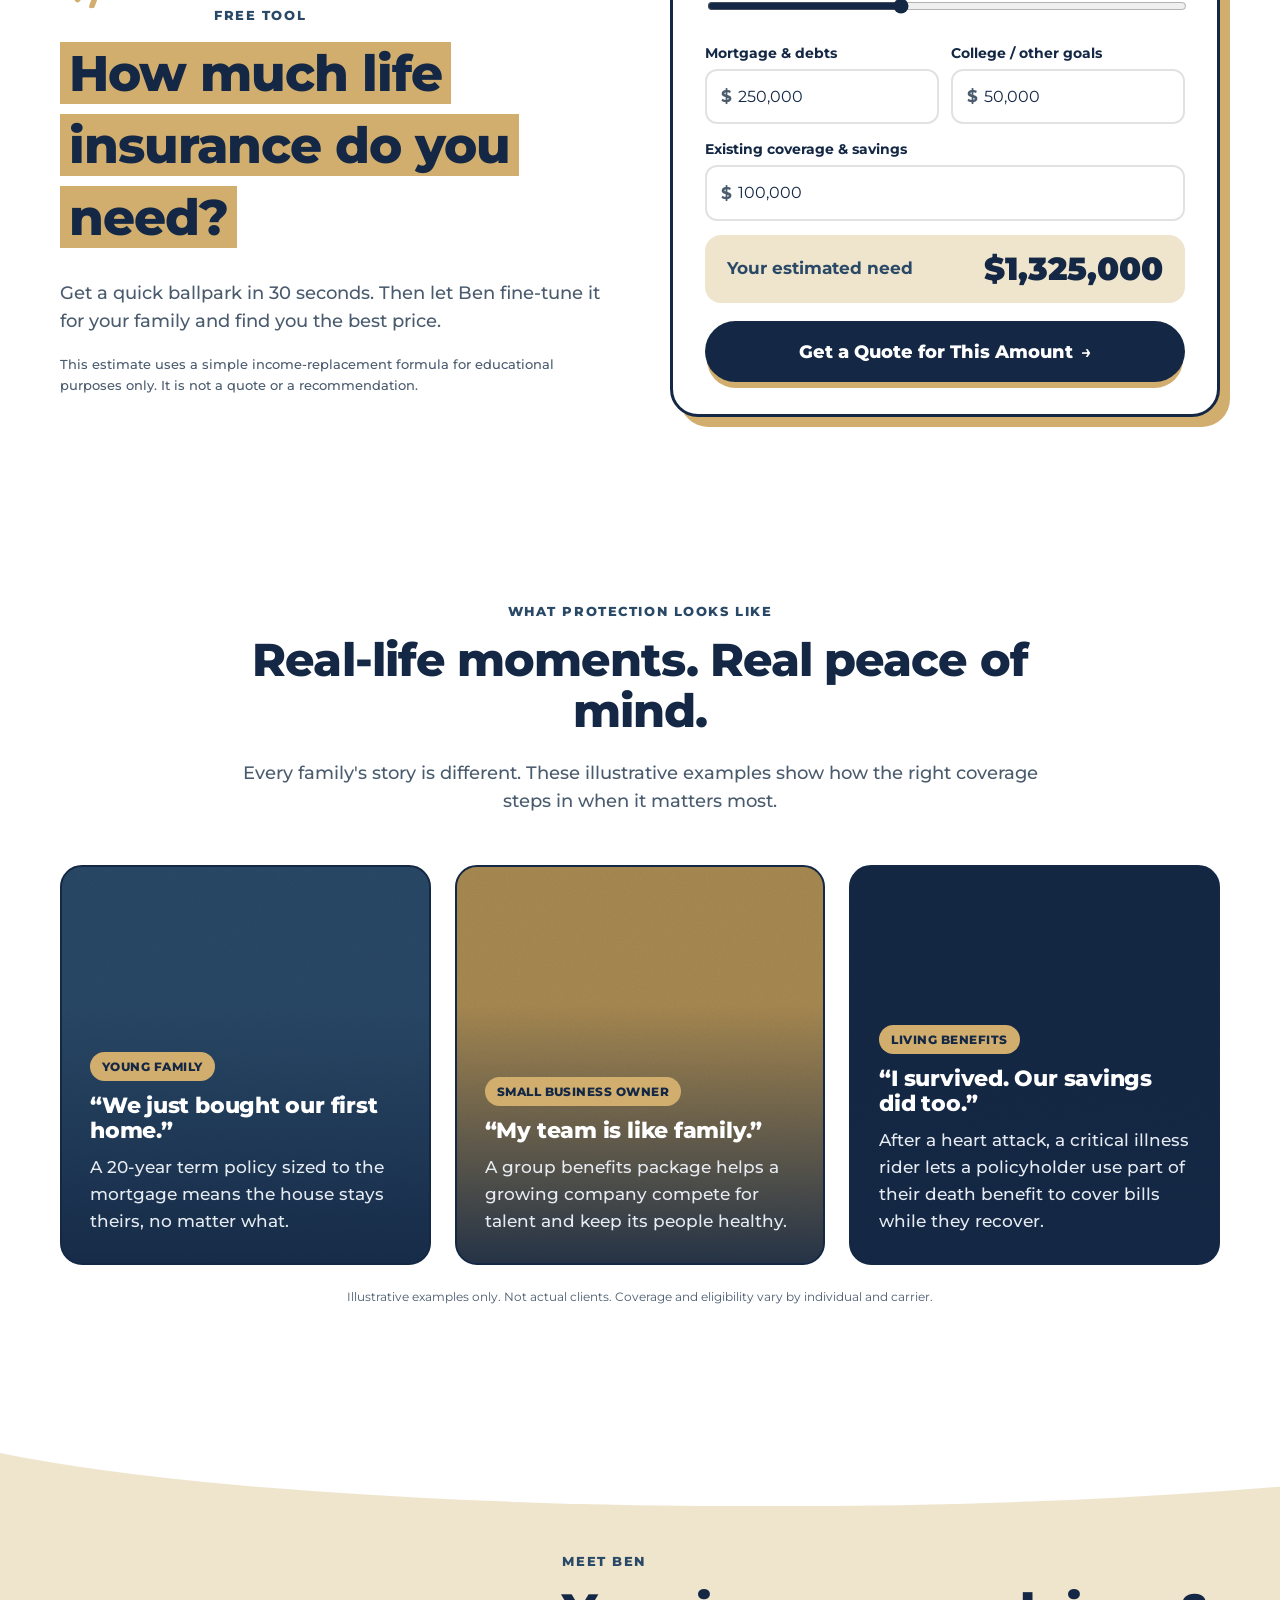
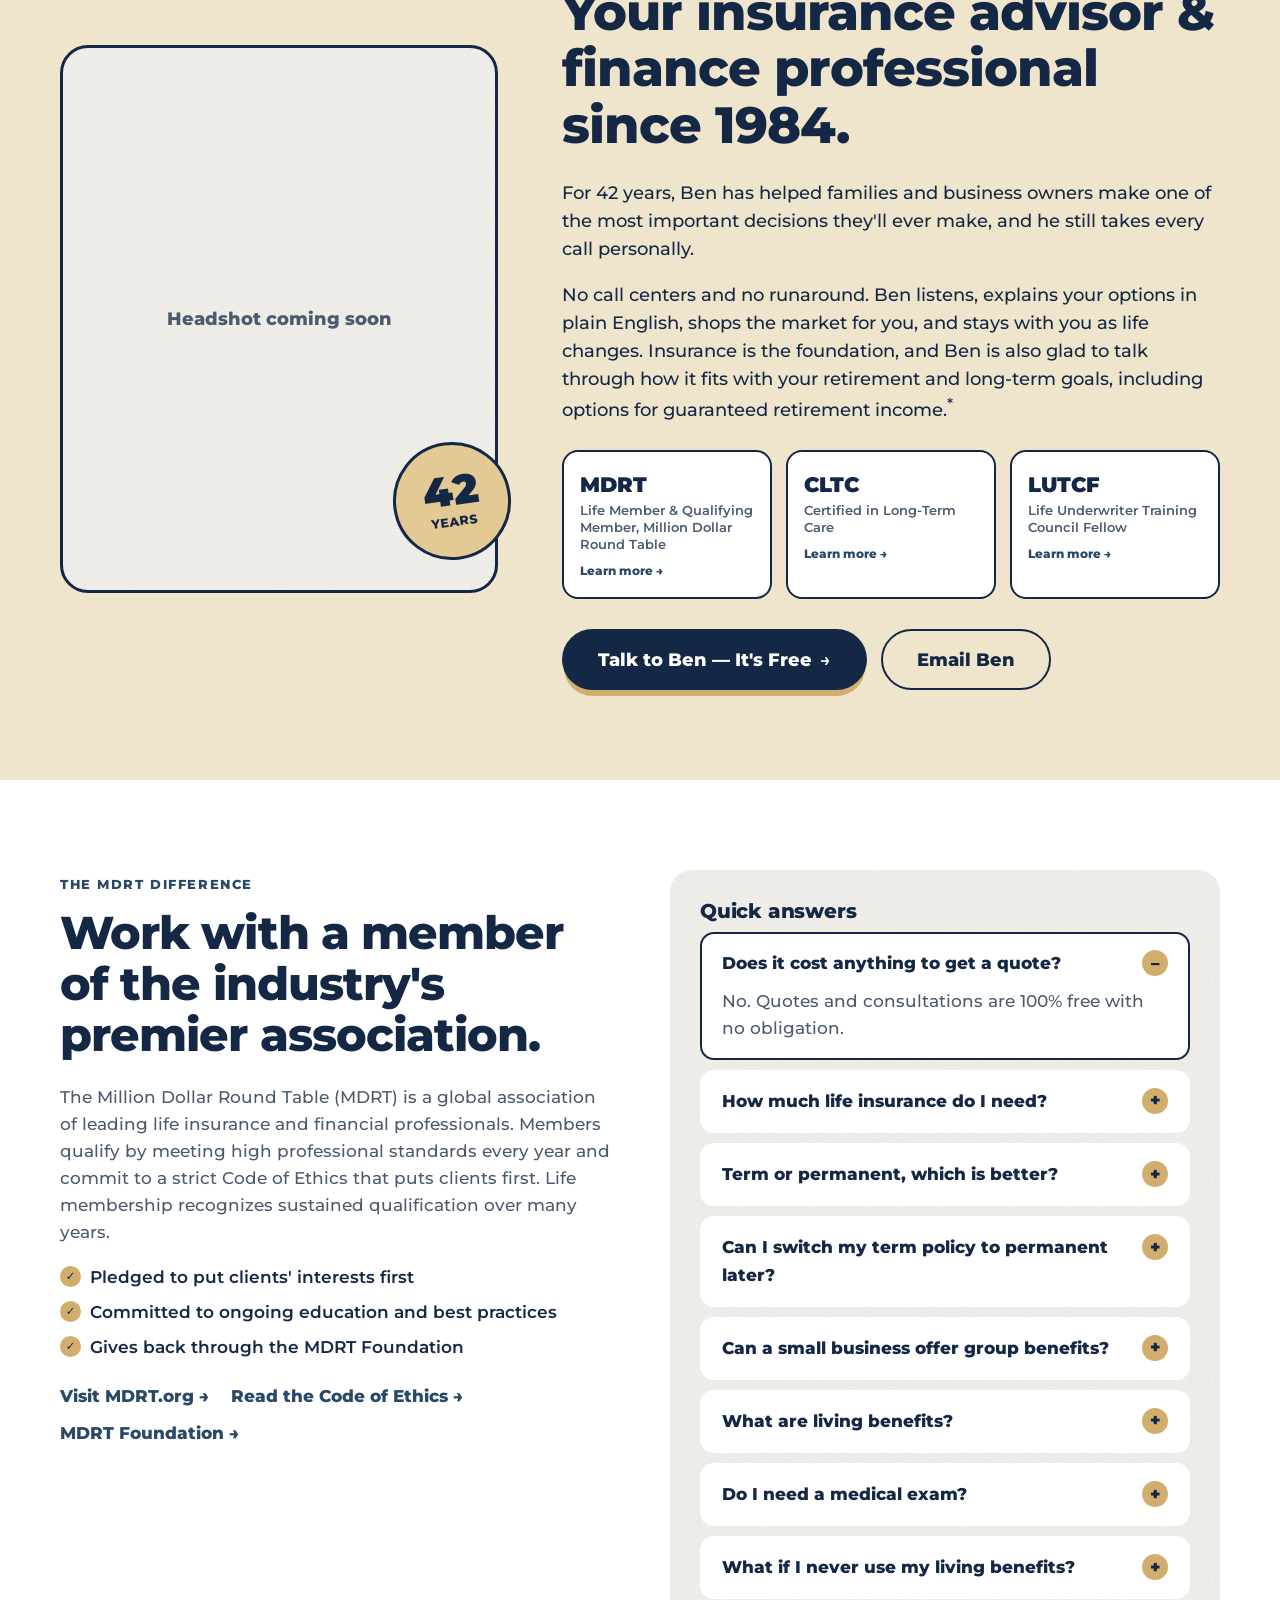
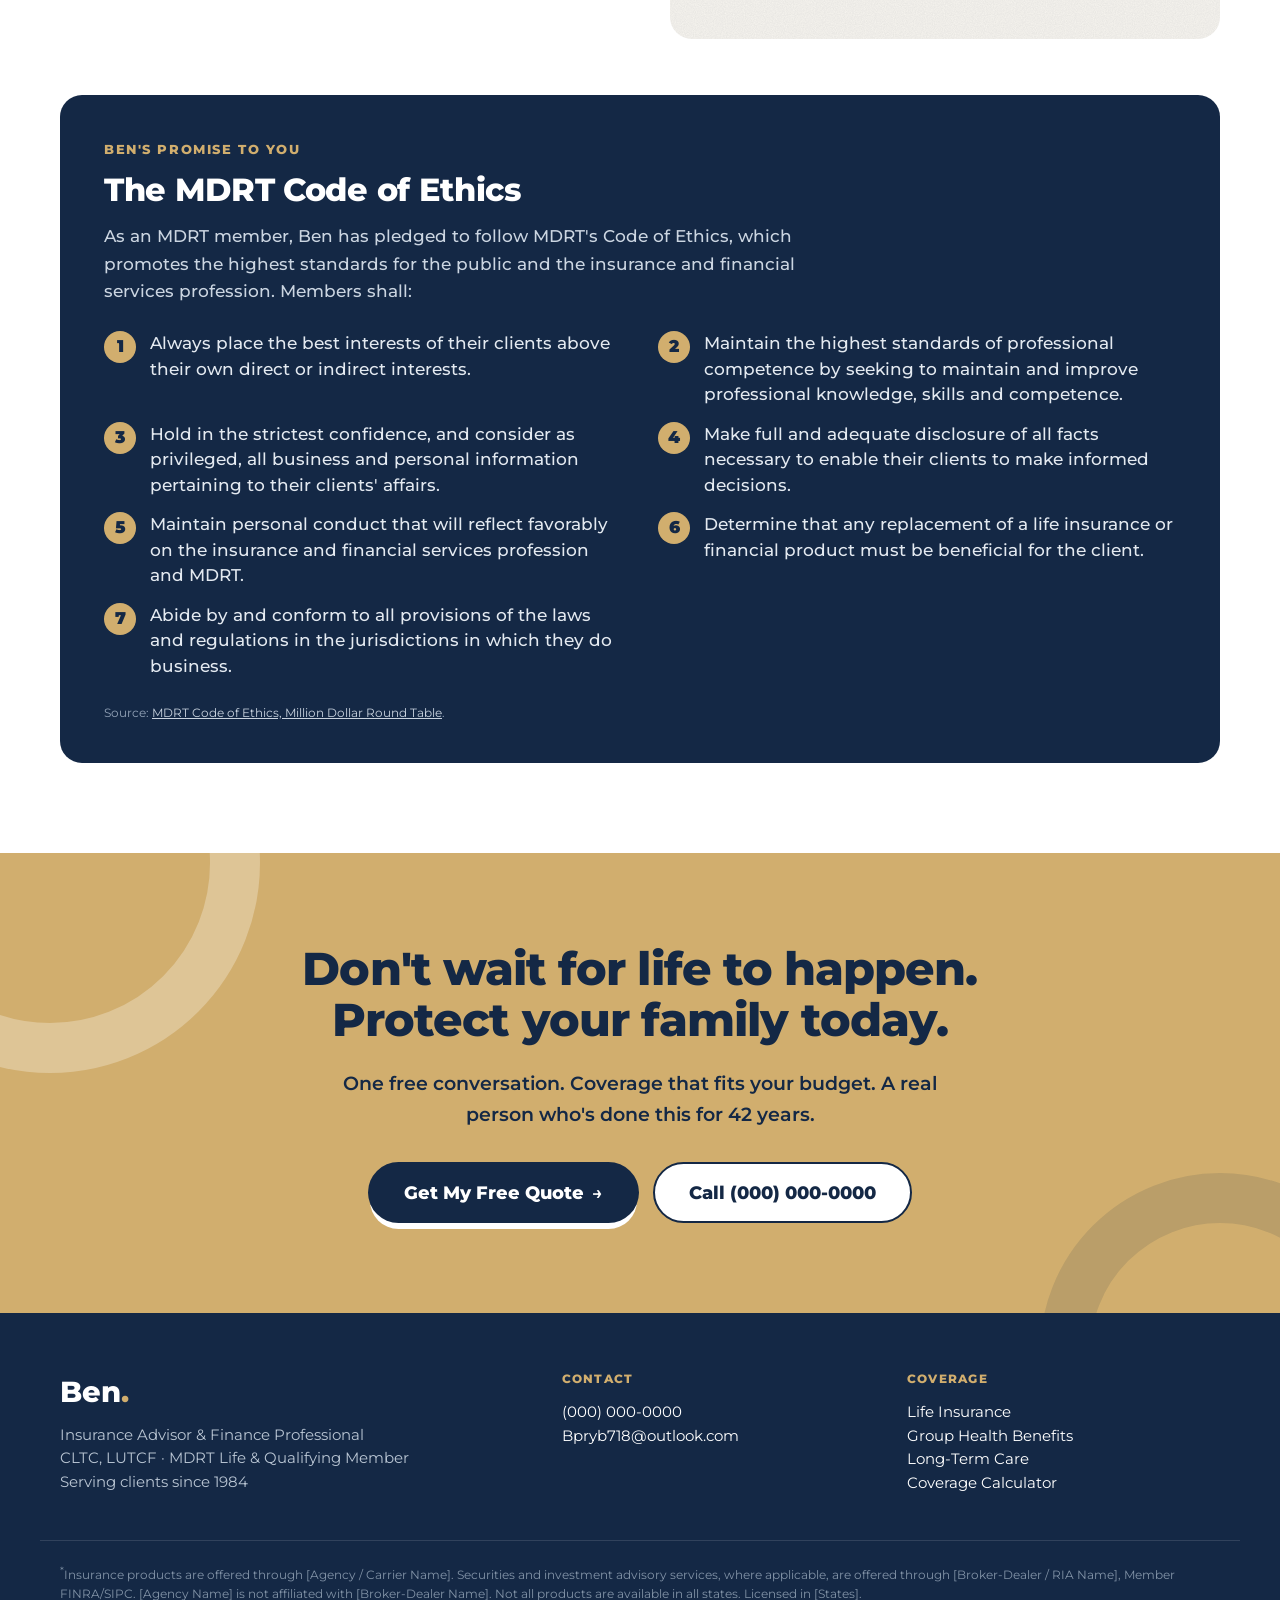
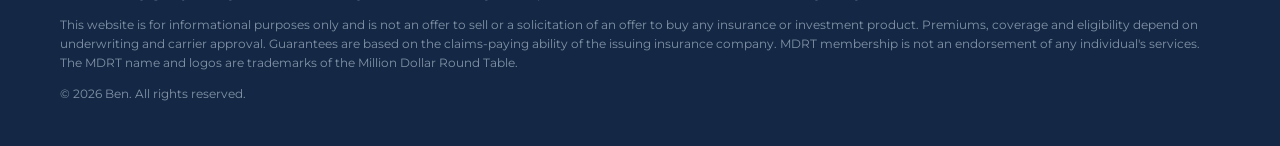
==== commit 41323c1a: "Link MDRT, CLTC and LUTCF designation cards to their sites Co-Authored-By: Claude Opus 5.5 <noreply@" ====
--- a/index.html
+++ b/index.html
@@ -474,9 +474,9 @@
           <p>No call centers and no runaround. Ben listens, explains your options in plain English, shops the market for you, and stays with you as life changes. Insurance is the foundation, and Ben is also glad to talk through how it fits with your retirement and long-term goals, including options for guaranteed retirement income.<sup>*</sup></p>
 
           <div class="cred-grid">
-            <div class="cred"><strong>MDRT</strong><span>Life Member &amp; Qualifying Member, Million Dollar Round Table</span></div>
-            <div class="cred"><strong>CLTC</strong><span>Certified in Long-Term Care</span></div>
-            <div class="cred"><strong>LUTCF</strong><span>Life Underwriter Training Council Fellow</span></div>
+            <a class="cred" href="https://www.mdrt.org/" target="_blank" rel="noopener"><strong>MDRT</strong><span>Life Member &amp; Qualifying Member, Million Dollar Round Table</span><em class="cred-more">Learn more →</em></a>
+            <a class="cred" href="https://www.ltc-cltc.com/" target="_blank" rel="noopener"><strong>CLTC</strong><span>Certified in Long-Term Care</span><em class="cred-more">Learn more →</em></a>
+            <a class="cred" href="https://lutcf.naifa.org/" target="_blank" rel="noopener"><strong>LUTCF</strong><span>Life Underwriter Training Council Fellow</span><em class="cred-more">Learn more →</em></a>
           </div>
           <div class="hero-actions">
             <a href="#quote" class="btn btn-primary btn-lg">Talk to Ben — It's Free</a>
--- a/styles.css
+++ b/styles.css
@@ -214,7 +214,9 @@
 .about-copy h2 { font-size: clamp(2rem, 4vw, 3.2rem); }
 .about-copy p { color: var(--ink); font-size: 1.1rem; font-weight: 500; }
 .cred-grid { display: grid; grid-template-columns: repeat(3, 1fr); gap: 14px; margin: 26px 0 30px; }
-.cred { background: var(--white); border-radius: 16px; padding: 16px; border: 2px solid var(--ink); }
+.cred { display: block; background: var(--white); border-radius: 16px; padding: 16px; border: 2px solid var(--ink); color: var(--ink); text-decoration: none; transition: transform .15s, box-shadow .15s; }
+.cred:hover { transform: translate(-2px, -2px); box-shadow: 4px 4px 0 var(--mint); }
+.cred-more { display: block; margin-top: 8px; font-style: normal; font-size: .78rem; font-weight: 800; color: var(--teal); }
 .cred strong { display: block; font-size: 1.3rem; font-weight: 900; }
 .cred span { font-size: .8rem; color: var(--muted); font-weight: 600; line-height: 1.35; display: block; }
 
